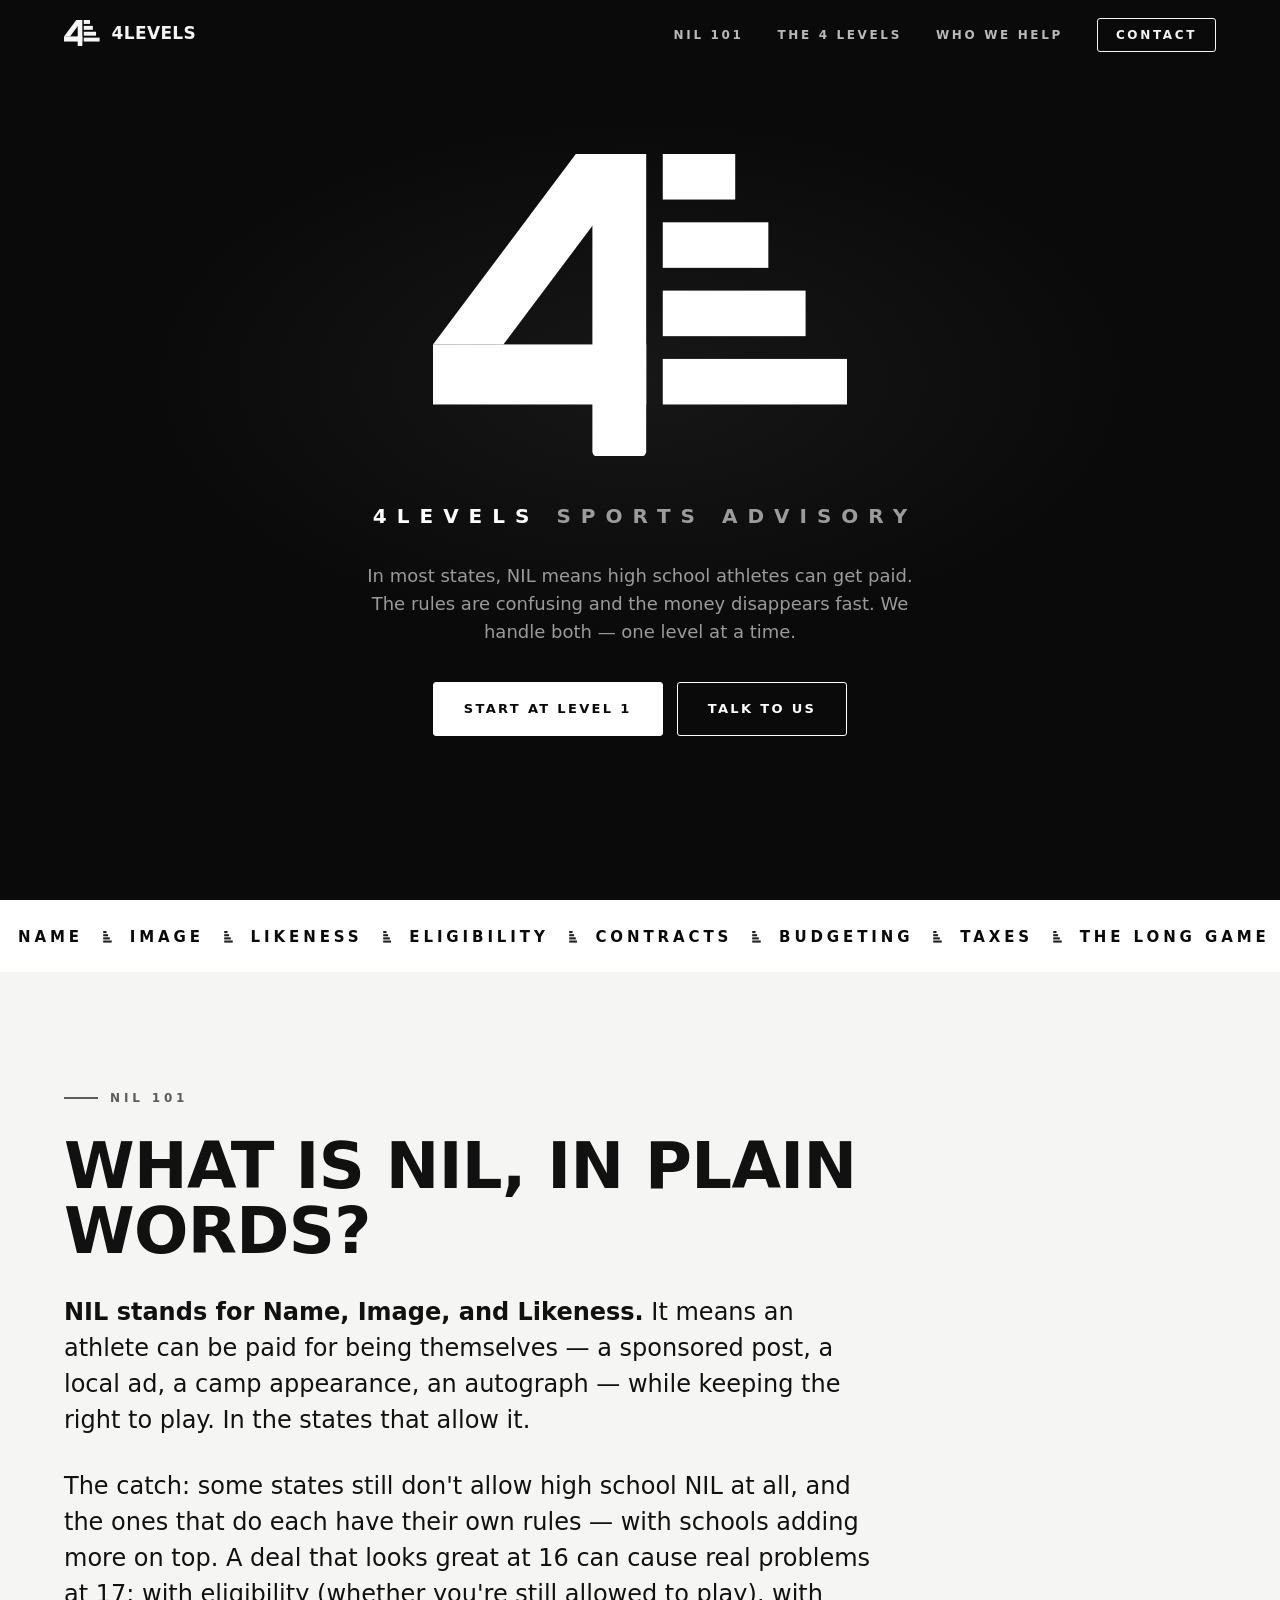
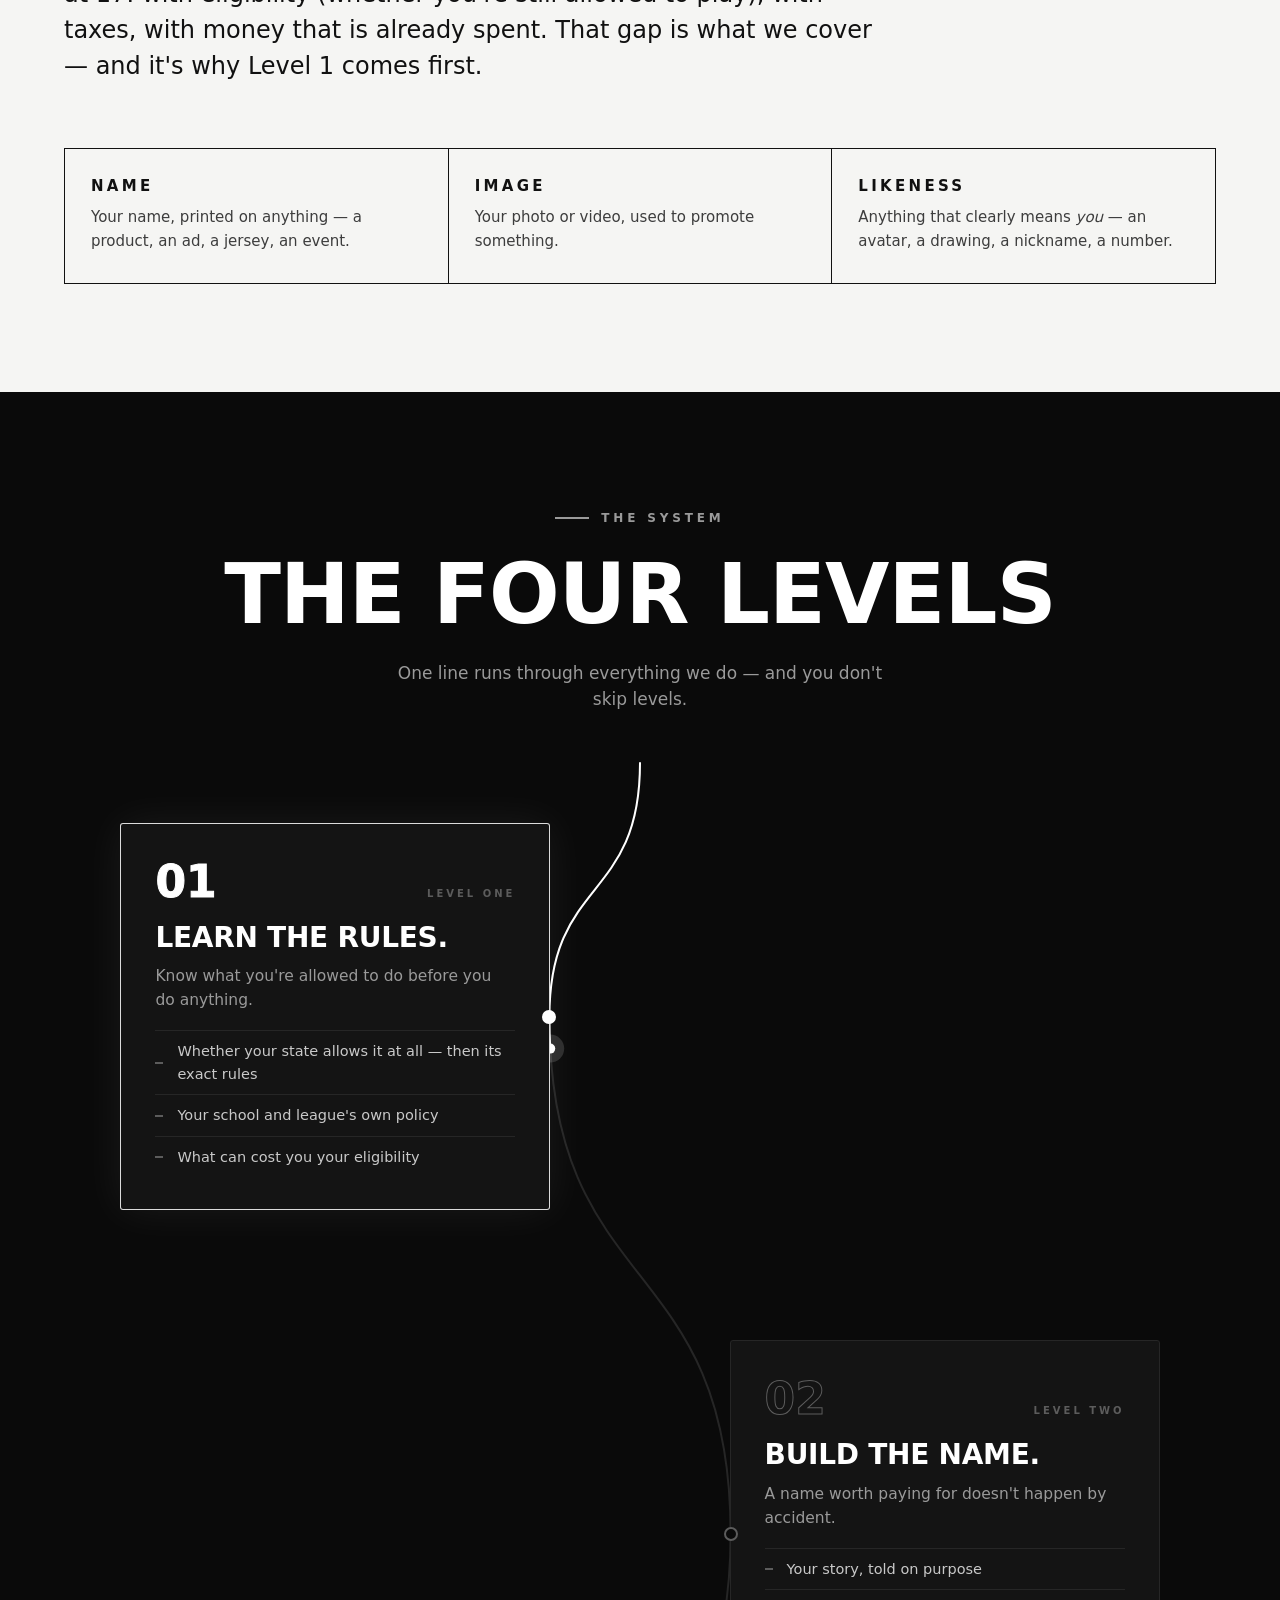
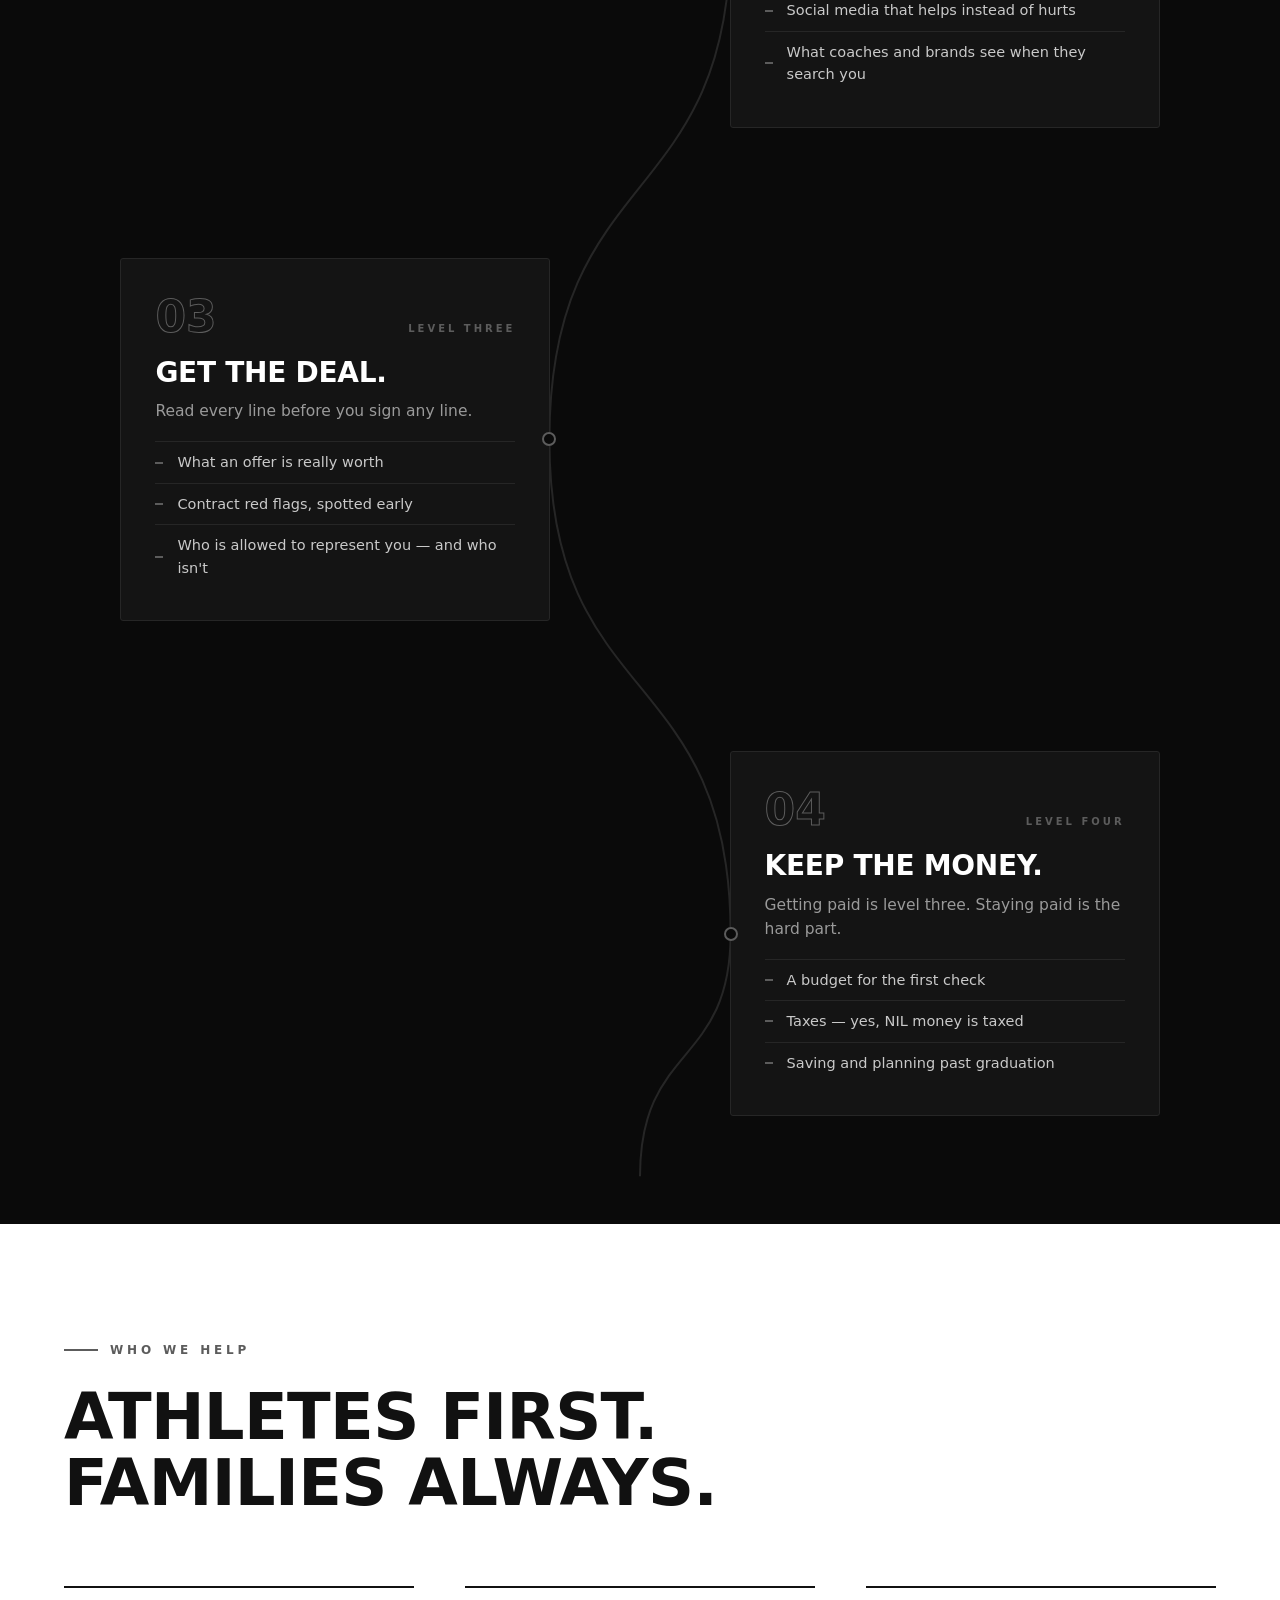
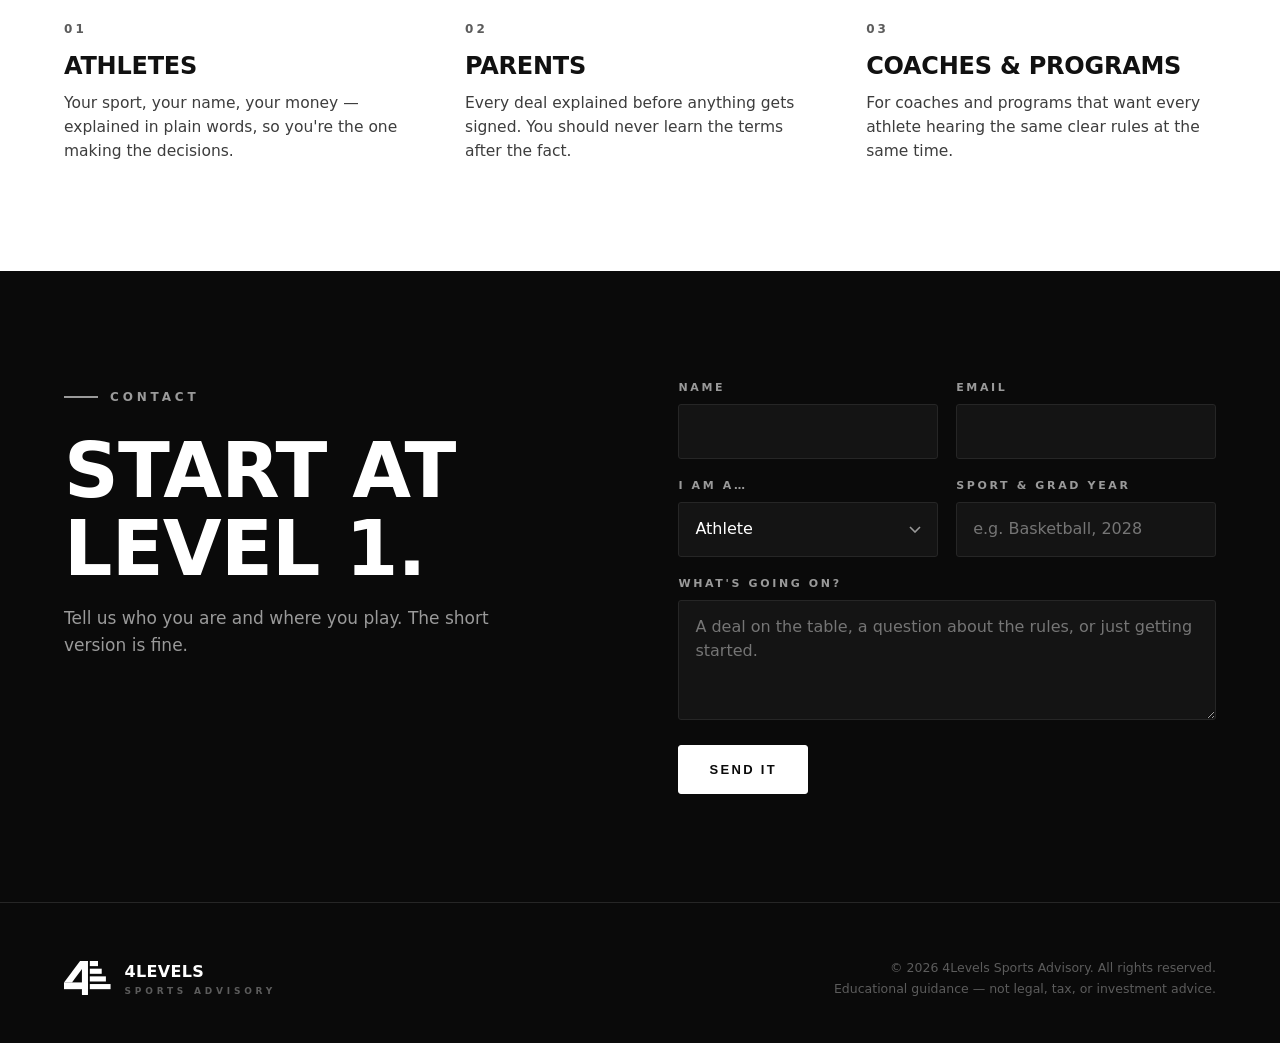
==== index.html @ 1e31b15c "Initial commit: 4 Levels Sports Advisory site Static landing page (index.html), lead capture serverl" ====
<!doctype html>
<html lang="en">
<head>
<meta charset="utf-8">
<meta name="viewport" content="width=device-width, initial-scale=1">
<title>4Levels Sports Advisory — NIL &amp; Money Guidance for High School Athletes</title>
<meta name="description" content="4Levels Sports Advisory helps high school athletes handle NIL — Name, Image, and Likeness — and manage the money wisely. Learn the rules, build the name, get the deal, keep the money.">

<!-- Social preview -->
<meta property="og:title" content="4Levels Sports Advisory">
<meta property="og:description" content="NIL & money guidance for high school athletes. Learn the rules. Build the name. Get the deal. Keep the money.">
<meta property="og:type" content="website">
<!-- TODO AT DEPLOY: og:image must be the FULL live URL (https://…/assets/og.png).
     Link previews (iMessage, Slack, Facebook) ignore relative paths. -->
<meta property="og:image" content="/assets/og.png">
<meta name="twitter:card" content="summary_large_image">

<link rel="icon" href="/assets/favicon.svg" type="image/svg+xml">

<!-- Archivo: one family, variable width + weight, matches the hard geometry
     of the logo. Self-hosted (from @fontsource-variable/archivo v5.3.0) so
     the site has zero third-party requests and no font flash. -->
<link rel="preload" href="/assets/fonts/archivo-latin-standard-normal.woff2" as="font" type="font/woff2" crossorigin>

<!-- JSON-LD (hidden code that tells search engines facts). Only facts we actually have. -->
<script type="application/ld+json">
{
  "@context": "https://schema.org",
  "@type": "Organization",
  "name": "4Levels Sports Advisory",
  "description": "NIL (Name, Image, Likeness) and money guidance for high school athletes.",
  "knowsAbout": ["NIL", "Name Image Likeness", "student athlete finances", "athlete brand building"]
}
</script>

<script>document.documentElement.classList.add('js')</script>

<style>
/* ============================================================
   4LEVELS SPORTS ADVISORY — one page, black & white, no photos.
   Plain CSS. No frameworks.
   ============================================================ */

@font-face{
  font-family:'Archivo';
  src:url('/assets/fonts/archivo-latin-standard-normal.woff2') format('woff2');
  font-weight:100 900;
  font-stretch:62.5% 125%;
  font-style:normal;
  font-display:swap;
}

:root{
  --black:#0a0a0a;
  --ink:#111111;
  --panel:#141414;
  --line:#262626;
  --grey:#9a9a9a;
  --grey-dark:#5c5c5c;
  --white:#ffffff;
  --off:#f5f5f3;
  --pad: clamp(20px, 5vw, 72px);
  --radius: 3px; /* sharp corners — matches the hard cuts of the logo */
}

*{ margin:0; padding:0; box-sizing:border-box; }
html{ scroll-behavior:smooth; }
@media (prefers-reduced-motion: reduce){ html{ scroll-behavior:auto; } }

body{
  background:var(--black);
  color:var(--white);
  font-family:'Archivo', system-ui, -apple-system, 'Helvetica Neue', Arial, sans-serif;
  font-size:17px;
  line-height:1.55;
  -webkit-font-smoothing:antialiased;
  overflow-x:hidden;
}

::selection{ background:var(--white); color:var(--black); }

h1,h2,h3{ font-weight:800; line-height:1.02; letter-spacing:-0.01em; text-transform:uppercase; }

.wide{ font-stretch:125%; font-variation-settings:'wdth' 125; }

a{ color:inherit; }

section{ padding: clamp(90px, 12vh, 150px) var(--pad); }
.inner{ max-width:1200px; margin:0 auto; }

/* Small label above headings */
.eyebrow{
  display:inline-flex; align-items:center; gap:12px;
  font-size:12px; font-weight:700; letter-spacing:.32em; text-transform:uppercase;
  color:var(--grey); margin-bottom:26px;
}
.eyebrow::before{ content:""; width:34px; height:2px; background:currentColor; }

/* ---------- reveal on scroll ---------- */
html.js .reveal{ opacity:0; transform:translateY(26px); }
html.js .reveal.in{ opacity:1; transform:none; transition:opacity .8s ease, transform .8s cubic-bezier(.16,1,.3,1); }
@media (prefers-reduced-motion: reduce){
  html.js .reveal{ opacity:1; transform:none; }
}

/* ============================================================
   NAV — mix-blend-mode:difference makes it self-invert over
   white sections, so one nav works everywhere.
   ============================================================ */
.nav{
  position:fixed; inset:0 0 auto 0; z-index:50;
  display:flex; align-items:center; justify-content:space-between;
  padding:20px var(--pad);
  mix-blend-mode:difference; color:#fff;
}
.nav-brand{
  display:flex; align-items:center; gap:12px;
  font-weight:900; font-size:17px; letter-spacing:.02em; text-decoration:none;
}
.nav-brand svg{ height:26px; width:auto; display:block; }
.nav-links{ display:flex; gap:34px; align-items:center; list-style:none; }
.nav-links a{
  font-size:12px; font-weight:700; letter-spacing:.22em; text-transform:uppercase;
  text-decoration:none; opacity:.75; transition:opacity .2s;
}
.nav-links a:hover{ opacity:1; }
.nav-links a.nav-cta{
  border:1px solid #fff; padding:9px 18px; border-radius:var(--radius); opacity:1;
}
@media (max-width:720px){
  .nav-links li:not(:last-child){ display:none; }
}

/* ============================================================
   HERO — the logo, alive. Bars slide out of the side of the 4.
   ============================================================ */
.hero{
  height:100svh;              /* exactly one screen, whatever the window size */
  min-height:540px;           /* safety floor for tiny windows */
  display:flex; flex-direction:column; align-items:center; justify-content:center;
  text-align:center; position:relative;
  padding-top:70px; padding-bottom:80px;
}
/* faint glow so pure black doesn't feel flat */
.hero::before{
  content:""; position:absolute; inset:0; pointer-events:none;
  background:radial-gradient(ellipse 60% 45% at 50% 42%, rgba(255,255,255,.055), transparent 70%);
}

/* sized against BOTH width and height, so the whole hero always fits one screen */
.mark{ width:min(430px, 68vw, 46svh); height:auto; display:block; margin-bottom:clamp(26px, 4.5svh, 46px); cursor:pointer; }

/* ---------- INTRO SEQUENCE ----------
   Page loads with <body class="intro">: only the logo exists on screen,
   moved to dead centre and scaled up. It plays its bar animation there.
   Removing the class makes the logo glide back into its real spot while
   the nav, name line, tagline and buttons fade in behind it, staggered. */
html.js .mark{ transition: transform .95s cubic-bezier(.16,1,.3,1); }
html.js body.intro .mark{
  transform: translateY(var(--intro-shift, 10vh)) scale(var(--intro-scale, 1.35));
}
.mark.measure{ transform:none !important; transition:none !important; }

html.js :is(.nav, .hero .brandline, .hero .tagline, .hero .cta-row){ transition: opacity .8s ease; }
html.js body.intro :is(.nav, .hero .brandline, .hero .tagline, .hero .cta-row){ opacity:0; pointer-events:none; }
/* the settle order: logo first, then the rest, top to bottom */
html.js body:not(.intro) .nav{ transition-delay:.45s; }
html.js body:not(.intro) .hero .brandline{ transition-delay:.55s; }
html.js body:not(.intro) .hero .tagline{ transition-delay:.68s; }
html.js body:not(.intro) .hero .cta-row{ transition-delay:.82s; }

/* one-frame kill switch so skipped intros (anchor links, reload mid-page,
   reduced motion) never show a transition */
body.instant, body.instant *{ transition:none !important; }

@media (prefers-reduced-motion: reduce){
  html.js body.intro .mark{ transform:none; }
  html.js body.intro :is(.nav, .hero .brandline, .hero .tagline, .hero .cta-row){ opacity:1; pointer-events:auto; }
}
.mark .m4{ fill:var(--white); }
.mark .bar{ fill:var(--white); }

/* Bars hidden behind the 4 (clip keeps them from covering it),
   then they punch out to the right, longest first feel via stagger. */
html.js .mark .bar{ transform:translateX(-560px); }
html.js .mark.play .bar{ animation:barOut 1s cubic-bezier(.22,1.2,.36,1) forwards; }
html.js .mark.play .bar1{ animation-delay:.30s; }
html.js .mark.play .bar2{ animation-delay:.42s; }
html.js .mark.play .bar3{ animation-delay:.54s; }
html.js .mark.play .bar4{ animation-delay:.66s; }
@keyframes barOut{
  0%{ transform:translateX(-560px); }
  78%{ transform:translateX(10px); }
  100%{ transform:translateX(0); }
}
/* the 4 itself rises in first */
html.js .mark .m4{ opacity:0; transform:translateY(26px); }
html.js .mark.play .m4{ animation:fourIn .7s cubic-bezier(.16,1,.3,1) forwards; }
@keyframes fourIn{ to{ opacity:1; transform:none; } }
@media (prefers-reduced-motion: reduce){
  html.js .mark .bar, html.js .mark .m4{ animation:none !important; transform:none !important; opacity:1 !important; }
}

/* one line: 4LEVELS SPORTS ADVISORY */
.hero .brandline{
  font-size:clamp(13px, 2vw, 20px);
  font-weight:900; letter-spacing:.5em; text-indent:.5em; /* indent balances the tracking */
  text-transform:uppercase; line-height:1.9;
}
.hero .brandline span{ color:var(--grey); font-weight:600; }
.hero .tagline{
  max-width:560px; margin:clamp(18px, 3svh, 30px) auto 0;
  color:var(--grey); font-size:clamp(15px,2vw,18px);
}
.hero .cta-row{ display:flex; gap:14px; margin-top:clamp(24px, 4svh, 38px); flex-wrap:wrap; justify-content:center; }

.btn{
  display:inline-block; padding:16px 30px;
  font-size:13px; font-weight:800; letter-spacing:.18em; text-transform:uppercase;
  text-decoration:none; border-radius:var(--radius);
  border:1px solid var(--white);
  transition:background .2s, color .2s;
}
.btn-solid{ background:var(--white); color:var(--black); }
.btn-solid:hover{ background:transparent; color:var(--white); }
.btn-ghost{ background:transparent; color:var(--white); }
.btn-ghost:hover{ background:var(--white); color:var(--black); }

/* ============================================================
   MARQUEE — white strip, black type, endless drift
   ============================================================ */
.marquee{
  background:var(--white); color:var(--black);
  padding:22px 0; overflow:hidden; white-space:nowrap;
  border-block:1px solid var(--white);
}
.marquee-row{ display:inline-flex; align-items:center; animation:drift 26s linear infinite; }
@keyframes drift{ to{ transform:translateX(-50%); } }
@media (prefers-reduced-motion: reduce){ .marquee-row{ animation:none; } }
.marquee span{
  font-size:15px; font-weight:800; letter-spacing:.26em; text-transform:uppercase;
  padding:0 18px;
}
.marquee svg{ height:14px; width:auto; flex:none; opacity:.9; }

/* ============================================================
   NIL 101 — white section
   ============================================================ */
.nil{ background:var(--off); color:var(--ink); }
.nil .eyebrow{ color:var(--grey-dark); }
.nil h2{ font-size:clamp(36px,5.4vw,64px); max-width:900px; }
.nil .lede{
  font-size:clamp(18px,2.4vw,24px); line-height:1.5; max-width:820px;
  margin-top:30px; font-weight:500;
}
.nil .lede b{ font-weight:800; }
.nil-grid{
  display:grid; grid-template-columns:repeat(3,1fr); gap:1px;
  background:var(--ink); border:1px solid var(--ink);
  margin-top:64px;
}
.nil-cell{ background:var(--off); padding:30px 26px; }
.nil-cell h3{ font-size:15px; letter-spacing:.22em; margin-bottom:12px; }
.nil-cell p{ font-size:15px; color:#3d3d3d; }
@media (max-width:820px){ .nil-grid{ grid-template-columns:1fr; } }

/* ============================================================
   THE 4 LEVELS — the wire draws itself through the cards
   ============================================================ */
.levels{ background:var(--black); position:relative; }
.levels-head{ text-align:center; margin-bottom:110px; }
.levels-head h2{ font-size:clamp(40px,6.5vw,84px); }
.levels-head p{ color:var(--grey); max-width:520px; margin:22px auto 0; }

.levels-track{
  position:relative; max-width:1060px; margin:0 auto;
  display:grid; grid-template-columns:1fr 1fr;
  column-gap:clamp(70px, 14vw, 200px);
  row-gap:130px;
}
.lvl{
  position:relative; z-index:2;
  background:var(--panel);
  border:1px solid var(--line);
  border-radius:var(--radius);
  padding:36px 34px 32px;
  max-width:430px;
  transition:border-color .5s, box-shadow .5s;
}
.lvl:nth-of-type(odd){ grid-column:1; justify-self:end; }
.lvl:nth-of-type(even){ grid-column:2; justify-self:start; }
.lvl1{ grid-row:1; } .lvl2{ grid-row:2; } .lvl3{ grid-row:3; } .lvl4{ grid-row:4; }

.lvl-top{ display:flex; align-items:baseline; justify-content:space-between; margin-bottom:20px; }
.lvl-num{
  font-size:44px; font-weight:900; line-height:1;
  color:transparent; -webkit-text-stroke:1px var(--grey-dark);
  transition:color .5s, -webkit-text-stroke-color .5s;
}
.lvl-tag{ font-size:10px; font-weight:700; letter-spacing:.3em; color:var(--grey-dark); text-transform:uppercase; }
.lvl h3{ font-size:clamp(22px,2.6vw,28px); margin-bottom:12px; }
.lvl > p{ color:var(--grey); font-size:15.5px; margin-bottom:18px; }
.lvl ul{ list-style:none; }
.lvl li{
  font-size:14.5px; color:#c9c9c9; padding:9px 0 9px 22px; position:relative;
  border-top:1px solid var(--line);
}
.lvl li::before{
  content:""; position:absolute; left:0; top:50%; transform:translateY(-50%);
  width:8px; height:2px; background:var(--grey-dark);
}

/* the connection point the wire passes through */
.node{
  position:absolute; top:50%; width:14px; height:14px; border-radius:50%;
  background:var(--black); border:2px solid var(--grey-dark);
  transform:translateY(-50%); z-index:3; transition:background .4s, border-color .4s;
}
.lvl:nth-of-type(odd) .node{ right:-7px; }
.lvl:nth-of-type(even) .node{ left:-7px; }

/* card lights up once the wire reaches it */
.lvl.lit{ border-color:rgba(255,255,255,.85); box-shadow:0 0 44px rgba(255,255,255,.07); }
.lvl.lit .lvl-num{ color:var(--white); -webkit-text-stroke-color:var(--white); }
.lvl.lit .node{ background:var(--white); border-color:var(--white); }

/* the wire itself */
.wire{ position:absolute; inset:0; width:100%; height:100%; overflow:visible; z-index:1; pointer-events:none; }
.wire-track{ fill:none; stroke:var(--line); stroke-width:2; }
.wire-draw{ fill:none; stroke:var(--white); stroke-width:2; stroke-linecap:round; }
.wire-dot{ fill:var(--white); }
.wire-dot-halo{ fill:rgba(255,255,255,.14); }

@media (max-width:860px){
  .levels-track{ grid-template-columns:1fr; row-gap:70px; padding-left:34px; }
  .lvl:nth-of-type(odd), .lvl:nth-of-type(even){ grid-column:1; justify-self:stretch; max-width:none; }
  .lvl1{grid-row:1}.lvl2{grid-row:2}.lvl3{grid-row:3}.lvl4{grid-row:4}
  .lvl:nth-of-type(odd) .node, .lvl:nth-of-type(even) .node{ left:-41px; right:auto; }
}

/* ============================================================
   WHO WE HELP — white section
   ============================================================ */
.who{ background:var(--white); color:var(--ink); }
.who .eyebrow{ color:var(--grey-dark); }
.who h2{ font-size:clamp(36px,5.4vw,64px); }
.who-grid{ display:grid; grid-template-columns:repeat(3,1fr); gap:clamp(28px,4vw,56px); margin-top:70px; }
.who-col{ border-top:2px solid var(--ink); padding-top:26px; }
.who-col .who-n{ font-size:12px; font-weight:800; letter-spacing:.26em; color:var(--grey-dark); }
.who-col h3{ font-size:24px; margin:14px 0 12px; }
.who-col p{ font-size:15.5px; color:#3d3d3d; }
@media (max-width:820px){ .who-grid{ grid-template-columns:1fr; } }

/* ============================================================
   CONTACT — black
   ============================================================ */
.contact h2{ font-size:clamp(40px,6vw,76px); }
.contact .sub{ color:var(--grey); margin-top:18px; max-width:480px; }
.contact-wrap{ display:grid; grid-template-columns:1fr 1fr; gap:clamp(40px,6vw,90px); align-items:start; }
@media (max-width:860px){ .contact-wrap{ grid-template-columns:1fr; } }

form{ display:grid; gap:18px; }
.field label{
  display:block; font-size:11px; font-weight:700; letter-spacing:.24em;
  text-transform:uppercase; color:var(--grey); margin-bottom:8px;
}
.field input, .field select, .field textarea{
  width:100%; background:var(--panel); border:1px solid var(--line);
  color:var(--white); font:inherit; font-size:16px;
  padding:14px 16px; border-radius:var(--radius); outline:none;
  transition:border-color .2s;
}
.field input:focus, .field select:focus, .field textarea:focus{ border-color:var(--white); }
.field textarea{ min-height:120px; resize:vertical; }
.field select{ appearance:none; -webkit-appearance:none;
  background-image:url("data:image/svg+xml,%3Csvg xmlns='http://www.w3.org/2000/svg' width='12' height='7'%3E%3Cpath d='M1 1l5 5 5-5' stroke='%23999' fill='none' stroke-width='1.6'/%3E%3C/svg%3E");
  background-repeat:no-repeat; background-position:right 16px center;
}
.form-row{ display:grid; grid-template-columns:1fr 1fr; gap:18px; }
@media (max-width:560px){ .form-row{ grid-template-columns:1fr; } }

/* honeypot — invisible to people, irresistible to bots */
.hp{ position:absolute; left:-9999px; opacity:0; height:0; overflow:hidden; }

.form-note{ font-size:13px; color:var(--grey-dark); }
.form-msg{ display:none; font-size:15px; padding:14px 16px; border-radius:var(--radius); }
.form-msg.ok{ display:block; background:var(--white); color:var(--black); font-weight:600; }
.form-msg.err{ display:block; border:1px solid var(--white); color:var(--white); }

/* ============================================================
   FOOTER
   ============================================================ */
footer{
  border-top:1px solid var(--line);
  padding:54px var(--pad) 44px;
  display:flex; flex-wrap:wrap; gap:28px; align-items:center; justify-content:space-between;
}
.foot-brand{ display:flex; align-items:center; gap:14px; }
.foot-brand svg{ height:34px; width:auto; }
.foot-brand .fb-name{ font-weight:900; font-size:16px; letter-spacing:.02em; }
.foot-brand .fb-sub{ display:block; font-size:9px; font-weight:600; letter-spacing:.42em; color:var(--grey-dark); text-transform:uppercase; }
footer small{ color:var(--grey-dark); font-size:12.5px; line-height:1.7; text-align:right; }
@media (max-width:640px){ footer{ flex-direction:column; align-items:flex-start; } footer small{ text-align:left; } }
</style>
</head>
<body class="intro">

<!-- ==================================================
     The mark, defined once, reused everywhere.
     Each bar is its own element so it can animate.
     ================================================== -->
<svg width="0" height="0" style="position:absolute" aria-hidden="true">
  <defs>
    <!-- The "4": diagonal + crossbar + stem drawn as one union -->
    <g id="glyph4">
      <path d="M345 0 L515 0 L170 460 L0 460 Z"/>
      <rect x="0" y="460" width="515" height="145"/>
      <path d="M385 0 H515 V718 Q515 730 503 730 H397 Q385 730 385 718 Z"/>
    </g>
    <!-- The four bars = the four levels -->
    <g id="glyphBars">
      <rect class="bar bar1" x="555" y="0"   width="175" height="110"/>
      <rect class="bar bar2" x="555" y="165" width="255" height="110"/>
      <rect class="bar bar3" x="555" y="330" width="345" height="110"/>
      <rect class="bar bar4" x="555" y="495" width="445" height="110"/>
    </g>
    <clipPath id="barsClip"><rect x="540" y="-20" width="480" height="770"/></clipPath>
  </defs>
</svg>

<!-- ================= NAV ================= -->
<header class="nav">
  <a class="nav-brand" href="#top" aria-label="4Levels Sports Advisory — home">
    <svg viewBox="0 0 1000 730" fill="currentColor" aria-hidden="true"><use href="#glyph4"/><use href="#glyphBars"/></svg>
    4LEVELS
  </a>
  <ul class="nav-links">
    <li><a href="#nil">NIL 101</a></li>
    <li><a href="#levels">The 4 Levels</a></li>
    <li><a href="#who">Who We Help</a></li>
    <li><a class="nav-cta" href="#contact">Contact</a></li>
  </ul>
</header>

<!-- ================= HERO ================= -->
<section class="hero" id="top">
  <!-- click it and it replays.
       NOTE: the bars are REAL elements here, not a <use> reference — CSS
       animations cannot reach the separate pieces inside a <use> clone,
       which is why they get their own copies in this one spot. -->
  <svg class="mark" id="heroMark" viewBox="0 0 1000 730" role="img" aria-label="4Levels logo — a 4 with four rising bars">
    <g class="m4" fill="currentColor"><use href="#glyph4"/></g>
    <g clip-path="url(#barsClip)" fill="currentColor">
      <rect class="bar bar1" x="555" y="0"   width="175" height="110"/>
      <rect class="bar bar2" x="555" y="165" width="255" height="110"/>
      <rect class="bar bar3" x="555" y="330" width="345" height="110"/>
      <rect class="bar bar4" x="555" y="495" width="445" height="110"/>
    </g>
  </svg>

  <h1 class="brandline">4Levels <span>Sports&nbsp;Advisory</span></h1>

  <p class="tagline">In most states, NIL means high school athletes can get paid. The rules
  are confusing and the money disappears fast. We handle both — one level at a time.</p>

  <div class="cta-row">
    <a class="btn btn-solid" href="#levels">Start at Level 1</a>
    <a class="btn btn-ghost" href="#contact">Talk to us</a>
  </div>
</section>

<!-- ================= MARQUEE ================= -->
<div class="marquee" aria-hidden="true">
  <div class="marquee-row" id="marqueeRow">
    <!-- one set; JS duplicates it so the loop repeats with no visible jump -->
    <span>Name</span><svg viewBox="440 0 560 730" fill="currentColor"><use href="#glyphBars"/></svg>
    <span>Image</span><svg viewBox="440 0 560 730" fill="currentColor"><use href="#glyphBars"/></svg>
    <span>Likeness</span><svg viewBox="440 0 560 730" fill="currentColor"><use href="#glyphBars"/></svg>
    <span>Eligibility</span><svg viewBox="440 0 560 730" fill="currentColor"><use href="#glyphBars"/></svg>
    <span>Contracts</span><svg viewBox="440 0 560 730" fill="currentColor"><use href="#glyphBars"/></svg>
    <span>Budgeting</span><svg viewBox="440 0 560 730" fill="currentColor"><use href="#glyphBars"/></svg>
    <span>Taxes</span><svg viewBox="440 0 560 730" fill="currentColor"><use href="#glyphBars"/></svg>
    <span>The Long Game</span><svg viewBox="440 0 560 730" fill="currentColor"><use href="#glyphBars"/></svg>
  </div>
</div>

<!-- ================= NIL 101 ================= -->
<section class="nil" id="nil">
  <div class="inner">
    <div class="eyebrow reveal">NIL 101</div>
    <h2 class="reveal">What is NIL, in plain words?</h2>
    <p class="lede reveal"><b>NIL stands for Name, Image, and Likeness.</b> It means an athlete
    can be paid for being themselves — a sponsored post, a local ad, a camp appearance, an
    autograph — while keeping the right to play. In the states that allow it.</p>
    <p class="lede reveal">The catch: some states still don't allow high school NIL at all,
    and the ones that do each have their own rules — with schools adding more on top. A deal
    that looks great at 16 can cause real problems at 17: with eligibility (whether you're
    still allowed to play), with taxes, with money that is already spent. That gap is what
    we cover — and it's why Level 1 comes first.</p>

    <div class="nil-grid reveal">
      <div class="nil-cell">
        <h3>Name</h3>
        <p>Your name, printed on anything — a product, an ad, a jersey, an event.</p>
      </div>
      <div class="nil-cell">
        <h3>Image</h3>
        <p>Your photo or video, used to promote something.</p>
      </div>
      <div class="nil-cell">
        <h3>Likeness</h3>
        <p>Anything that clearly means <em>you</em> — an avatar, a drawing, a nickname, a number.</p>
      </div>
    </div>
  </div>
</section>

<!-- ================= THE 4 LEVELS ================= -->
<section class="levels" id="levels">
  <div class="levels-head">
    <div class="eyebrow reveal" style="justify-content:center">The System</div>
    <h2 class="reveal">The Four Levels</h2>
    <p class="reveal">One line runs through everything we do — and you don't skip levels.</p>
  </div>

  <div class="levels-track" id="levelsTrack">
    <svg class="wire" id="wire" aria-hidden="true">
      <path class="wire-track" id="wireTrack" d=""/>
      <path class="wire-draw" id="wireDraw" d=""/>
      <circle class="wire-dot-halo" id="wireHalo" r="14" cx="-100" cy="-100"/>
      <circle class="wire-dot" id="wireDot" r="5" cx="-100" cy="-100"/>
    </svg>

    <article class="lvl lvl1">
      <span class="node"></span>
      <div class="lvl-top"><span class="lvl-num">01</span><span class="lvl-tag">Level One</span></div>
      <h3>Learn the rules.</h3>
      <p>Know what you're allowed to do before you do anything.</p>
      <ul>
        <li>Whether your state allows it at all — then its exact rules</li>
        <li>Your school and league's own policy</li>
        <li>What can cost you your eligibility</li>
      </ul>
    </article>

    <article class="lvl lvl2">
      <span class="node"></span>
      <div class="lvl-top"><span class="lvl-num">02</span><span class="lvl-tag">Level Two</span></div>
      <h3>Build the name.</h3>
      <p>A name worth paying for doesn't happen by accident.</p>
      <ul>
        <li>Your story, told on purpose</li>
        <li>Social media that helps instead of hurts</li>
        <li>What coaches and brands see when they search you</li>
      </ul>
    </article>

    <article class="lvl lvl3">
      <span class="node"></span>
      <div class="lvl-top"><span class="lvl-num">03</span><span class="lvl-tag">Level Three</span></div>
      <h3>Get the deal.</h3>
      <p>Read every line before you sign any line.</p>
      <ul>
        <li>What an offer is really worth</li>
        <li>Contract red flags, spotted early</li>
        <li>Who is allowed to represent you — and who isn't</li>
      </ul>
    </article>

    <article class="lvl lvl4">
      <span class="node"></span>
      <div class="lvl-top"><span class="lvl-num">04</span><span class="lvl-tag">Level Four</span></div>
      <h3>Keep the money.</h3>
      <p>Getting paid is level three. Staying paid is the hard part.</p>
      <ul>
        <li>A budget for the first check</li>
        <li>Taxes — yes, NIL money is taxed</li>
        <li>Saving and planning past graduation</li>
      </ul>
    </article>
  </div>
</section>

<!-- ================= WHO WE HELP ================= -->
<section class="who" id="who">
  <div class="inner">
    <div class="eyebrow reveal">Who We Help</div>
    <h2 class="reveal">Athletes first.<br>Families always.</h2>
    <div class="who-grid">
      <div class="who-col reveal">
        <span class="who-n">01</span>
        <h3>Athletes</h3>
        <p>Your sport, your name, your money — explained in plain words, so you're the
        one making the decisions.</p>
      </div>
      <div class="who-col reveal">
        <span class="who-n">02</span>
        <h3>Parents</h3>
        <p>Every deal explained before anything gets signed. You should never learn the
        terms after the fact.</p>
      </div>
      <div class="who-col reveal">
        <span class="who-n">03</span>
        <h3>Coaches &amp; Programs</h3>
        <p>For coaches and programs that want every athlete hearing the same clear
        rules at the same time.</p>
      </div>
    </div>
  </div>
</section>

<!-- ================= CONTACT ================= -->
<section class="contact" id="contact">
  <div class="inner contact-wrap">
    <div>
      <div class="eyebrow reveal">Contact</div>
      <h2 class="reveal">Start at<br>Level 1.</h2>
      <p class="sub reveal">Tell us who you are and where you play. The short version is fine.</p>
    </div>

    <form id="leadForm" novalidate>
      <input type="hidden" name="_form" value="4Levels intro">
      <input type="hidden" name="_page" value="/">
      <input type="hidden" name="_started" id="startedAt" value="">
      <!-- honeypot -->
      <div class="hp" aria-hidden="true">
        <label>Website <input type="text" name="website" tabindex="-1" autocomplete="off"></label>
      </div>

      <div class="form-row">
        <div class="field">
          <label for="f-name">Name</label>
          <input id="f-name" name="Name" type="text" autocomplete="name" required>
        </div>
        <div class="field">
          <label for="f-email">Email</label>
          <input id="f-email" name="Email" type="email" autocomplete="email" required>
        </div>
      </div>

      <div class="form-row">
        <div class="field">
          <label for="f-role">I am a…</label>
          <select id="f-role" name="I am">
            <option>Athlete</option>
            <option>Parent</option>
            <option>Coach / program</option>
            <option>Something else</option>
          </select>
        </div>
        <div class="field">
          <label for="f-sport">Sport &amp; grad year</label>
          <input id="f-sport" name="Sport and grad year" type="text" placeholder="e.g. Basketball, 2028">
        </div>
      </div>

      <div class="field">
        <label for="f-msg">What's going on?</label>
        <textarea id="f-msg" name="Message" placeholder="A deal on the table, a question about the rules, or just getting started."></textarea>
      </div>

      <div class="form-msg" id="formMsg" role="status"></div>

      <div>
        <button class="btn btn-solid" type="submit" id="sendBtn">Send it</button>
      </div>
    </form>
  </div>
</section>

<!-- ================= FOOTER ================= -->
<footer>
  <div class="foot-brand">
    <svg viewBox="0 0 1000 730" fill="currentColor" aria-hidden="true"><use href="#glyph4"/><use href="#glyphBars"/></svg>
    <div>
      <span class="fb-name">4LEVELS</span>
      <span class="fb-sub">Sports Advisory</span>
    </div>
  </div>
  <small>© 2026 4Levels Sports Advisory. All rights reserved.<br>
  Educational guidance — not legal, tax, or investment advice.</small>
</footer>

<script>
/* ============================================================
   1. HERO MARK — play the bar animation on load,
      replay when it scrolls back into view or gets clicked.
   ============================================================ */
(function(){
  var mark = document.getElementById('heroMark');
  if(!mark) return;

  function play(){
    mark.classList.remove('play');
    void mark.getBoundingClientRect(); // force a reflow so the animation restarts
    mark.classList.add('play');
  }

  /* ---- the intro ----
     Body starts as <body class="intro">: logo alone, big, dead centre.
     1. bars animate out of the 4 at centre stage
     2. logo glides back to its real position
     3. nav + text + buttons fade in, staggered (all CSS, keyed off
        removing the .intro class) */
  var reduced = window.matchMedia('(prefers-reduced-motion: reduce)').matches;

  function endIntro(instant){
    if(instant){
      document.body.classList.add('instant');
      document.body.classList.remove('intro');
      requestAnimationFrame(function(){ requestAnimationFrame(function(){
        document.body.classList.remove('instant');
      });});
    }else{
      document.body.classList.remove('intro');
    }
  }

  /* The intro owns the first moment of EVERY load and refresh:
     start at the top, drop any #anchor from the address bar, then play.
     (Nav clicks within the page never reload, so they're unaffected.) */
  if('scrollRestoration' in history) history.scrollRestoration = 'manual';
  if(location.hash) history.replaceState(null, '', location.pathname + location.search);
  window.scrollTo(0, 0);

  if(reduced){
    /* the one real exception: the visitor asked their system for less motion */
    endIntro(true);
  }else{
    /* measure the logo's REAL spot (transform off for one invisible frame),
       then centre it and cap the zoom so it can never overflow the screen */
    mark.classList.add('measure');
    var r = mark.getBoundingClientRect();
    mark.classList.remove('measure');

    var scale = Math.min(1.45, (innerWidth * 0.86) / r.width, (innerHeight * 0.60) / r.height);
    var shift = (innerHeight / 2) - (r.top + r.height / 2);
    document.documentElement.style.setProperty('--intro-shift', shift.toFixed(1) + 'px');
    document.documentElement.style.setProperty('--intro-scale', scale.toFixed(3));

    setTimeout(function(){ window.scrollTo(0, 0); play(); }, 250); // bars animate at centre stage (~1.7s)
    setTimeout(endIntro, 2250);   // then settle + fade everything in
  }

  mark.addEventListener('click', play);

  var seen = true;
  new IntersectionObserver(function(entries){
    entries.forEach(function(e){
      if(e.isIntersecting && !seen){ seen = true; play(); }
      else if(!e.isIntersecting){ seen = false; }
    });
  }, {threshold:.4}).observe(mark);
})();

/* ============================================================
   2. MARQUEE — duplicate the row once so the -50% loop has no visible jump
   ============================================================ */
(function(){
  var row = document.getElementById('marqueeRow');
  if(row) row.innerHTML += row.innerHTML;
})();

/* ============================================================
   3. REVEAL ON SCROLL
   ============================================================ */
(function(){
  var io = new IntersectionObserver(function(entries){
    entries.forEach(function(e){
      if(e.isIntersecting){ e.target.classList.add('in'); io.unobserve(e.target); }
    });
  }, {threshold:.15});
  document.querySelectorAll('.reveal').forEach(function(el){ io.observe(el); });
})();

/* ============================================================
   4. THE WIRE — an SVG line that draws itself through the four
      level cards as you scroll. This is the "scroll-triggered
      SVG path draw" technique: the path's stroke-dasharray is
      set to its own length, then stroke-dashoffset is pulled
      back as you scroll, which reveals the line. The dot rides
      the path with getPointAtLength().
   ============================================================ */
(function(){
  var track   = document.getElementById('levelsTrack');
  var wire    = document.getElementById('wire');
  var drawEl  = document.getElementById('wireDraw');
  var trackEl = document.getElementById('wireTrack');
  var dot     = document.getElementById('wireDot');
  var halo    = document.getElementById('wireHalo');
  if(!track || !wire) return;

  var cards = [].slice.call(track.querySelectorAll('.lvl'));
  var nodes = [].slice.call(track.querySelectorAll('.node'));

  var totalLen = 0;
  var nodeLens = [];  // how far along the path each card's node sits
  var reduced = window.matchMedia('(prefers-reduced-motion: reduce)').matches;

  /* Build the path from the real positions of the nodes, so it
     always connects no matter the screen size. */
  function build(){
    var tr = track.getBoundingClientRect();
    wire.setAttribute('viewBox', '0 0 ' + tr.width + ' ' + tr.height);

    var pts = nodes.map(function(n){
      var r = n.getBoundingClientRect();
      return { x: r.left - tr.left + r.width/2, y: r.top - tr.top + r.height/2 };
    });

    // start above the first card, end below the last
    var start = { x: tr.width/2, y: -60 };
    var end   = { x: tr.width/2, y: tr.height + 60 };
    var all   = [start].concat(pts, [end]);

    // smooth S-curves: control points pull vertically between points
    var d = 'M ' + all[0].x + ' ' + all[0].y;
    var segEnds = [];
    var probe = document.createElementNS('http://www.w3.org/2000/svg','path');

    for(var i=1; i<all.length; i++){
      var a = all[i-1], b = all[i];
      var bend = Math.max(50, (b.y - a.y) * 0.55);
      d += ' C ' + a.x + ' ' + (a.y + bend) + ', ' + b.x + ' ' + (b.y - bend) + ', ' + b.x + ' ' + b.y;
      probe.setAttribute('d', d);
      segEnds.push(probe.getTotalLength());
    }

    drawEl.setAttribute('d', d);
    trackEl.setAttribute('d', d);
    totalLen = drawEl.getTotalLength();
    nodeLens = segEnds.slice(0, pts.length); // lengths at each node (skip the final tail)

    drawEl.style.strokeDasharray = totalLen;
    drawEl.style.strokeDashoffset = reduced ? 0 : totalLen;
    if(reduced){
      cards.forEach(function(c){ c.classList.add('lit'); });
      dot.style.display = 'none'; halo.style.display = 'none';
    }
  }

  /* How far should the line be drawn right now?
     0 when the section enters, 1 when you've scrolled through it. */
  function targetProgress(){
    var r = track.getBoundingClientRect();
    var vh = window.innerHeight;
    return Math.min(1, Math.max(0, (vh * 0.82 - r.top) / (r.height + vh * 0.30)));
  }

  var cur = 0, ticking = false;
  function frame(){
    var t = targetProgress();
    cur += (t - cur) * 0.10;               // ease toward the target
    if(Math.abs(t - cur) < 0.001) cur = t;

    var len = totalLen * cur;
    drawEl.style.strokeDashoffset = totalLen - len;

    var p = drawEl.getPointAtLength(len);
    dot.setAttribute('cx', p.x);  dot.setAttribute('cy', p.y);
    halo.setAttribute('cx', p.x); halo.setAttribute('cy', p.y);

    cards.forEach(function(c, i){
      c.classList.toggle('lit', len >= nodeLens[i] - 2);
    });

    if(cur !== t){ requestAnimationFrame(frame); } else { ticking = false; }
  }
  function kick(){ if(!ticking){ ticking = true; requestAnimationFrame(frame); } }

  if(!reduced){
    window.addEventListener('scroll', kick, {passive:true});
    window.addEventListener('load', kick);
  }

  var resizeT;
  window.addEventListener('resize', function(){
    clearTimeout(resizeT);
    resizeT = setTimeout(function(){ build(); kick(); }, 150);
  });

  build();
  if(document.fonts && document.fonts.ready){
    document.fonts.ready.then(function(){ build(); kick(); });
  }
})();

/* ============================================================
   5. LEAD FORM — posts to /api/lead (Vercel function).
      On failure it says so and KEEPS the visitor's answers.
   ============================================================ */
(function(){
  var form = document.getElementById('leadForm');
  if(!form) return;
  document.getElementById('startedAt').value = Date.now();

  form.addEventListener('submit', function(ev){
    ev.preventDefault();
    var msg = document.getElementById('formMsg');
    var btn = document.getElementById('sendBtn');

    var name  = document.getElementById('f-name').value.trim();
    var email = document.getElementById('f-email').value.trim();
    if(!name || !/^[^\s@]+@[^\s@]+\.[^\s@]{2,}$/.test(email)){
      msg.className = 'form-msg err';
      msg.textContent = 'Add your name and a working email address first.';
      return;
    }

    var data = {};
    new FormData(form).forEach(function(v, k){ data[k] = v; });

    btn.disabled = true; btn.textContent = 'Sending…';
    fetch('/api/lead', {
      method:'POST',
      headers:{'Content-Type':'application/json'},
      body: JSON.stringify(data)
    }).then(function(r){ return r.json().catch(function(){ return {ok:false}; }); })
      .then(function(res){
        if(res.ok){
          /* this branch only runs when the email provider confirmed the send */
          msg.className = 'form-msg ok';
          msg.textContent = 'Sent — it\'s in the inbox.';
          form.reset();
          document.getElementById('startedAt').value = Date.now();
        }else if(res.error === 'NOTCONFIGURED'){
          msg.className = 'form-msg err';
          msg.textContent = 'This form isn\'t connected yet. Nothing was lost — your answers are still here.';
        }else{
          msg.className = 'form-msg err';
          msg.textContent = (res.message || 'We could not send that just now.') +
            ' Nothing was lost — your answers are still here. Try again in a minute.';
        }
      })
      .catch(function(){
        msg.className = 'form-msg err';
        msg.textContent = 'We could not send that just now. Nothing was lost — your answers are still here. Try again in a minute.';
      })
      .finally(function(){
        btn.disabled = false; btn.textContent = 'Send it';
      });
  });
})();
</script>
</body>
</html>
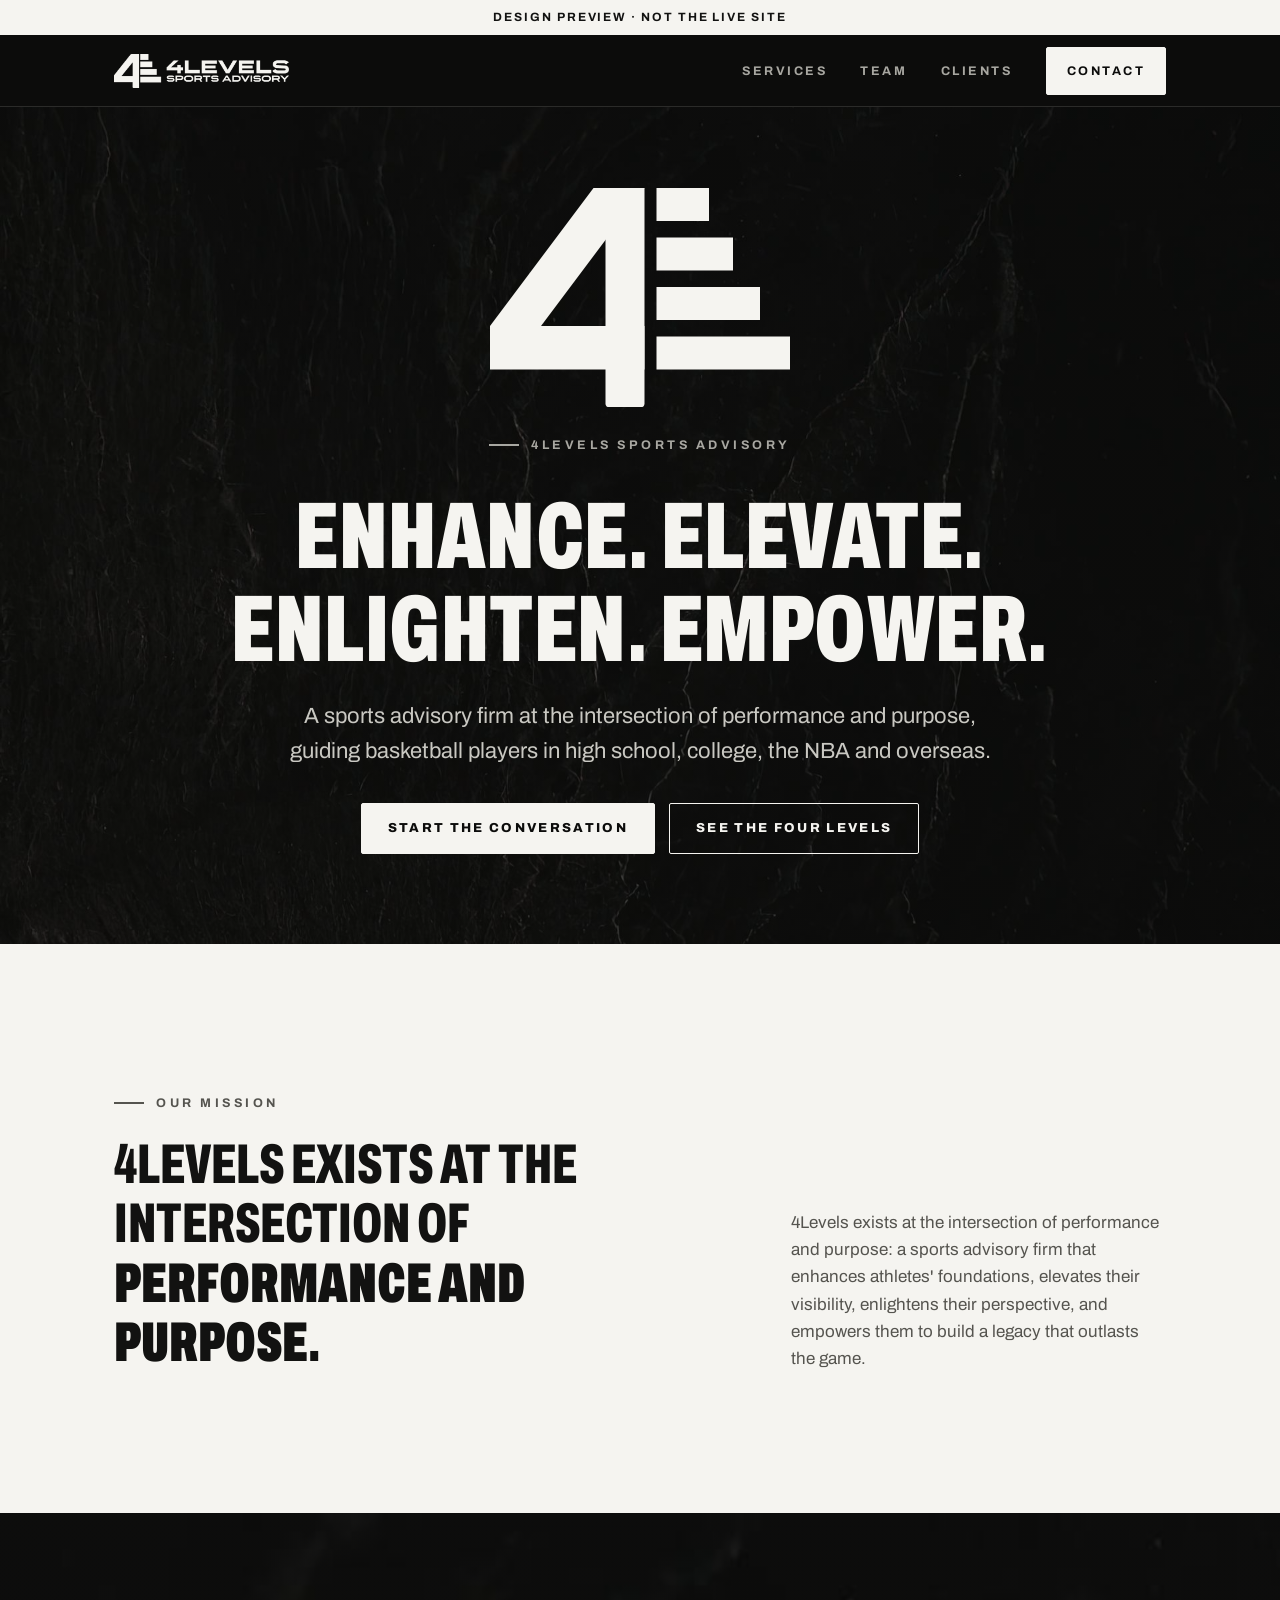
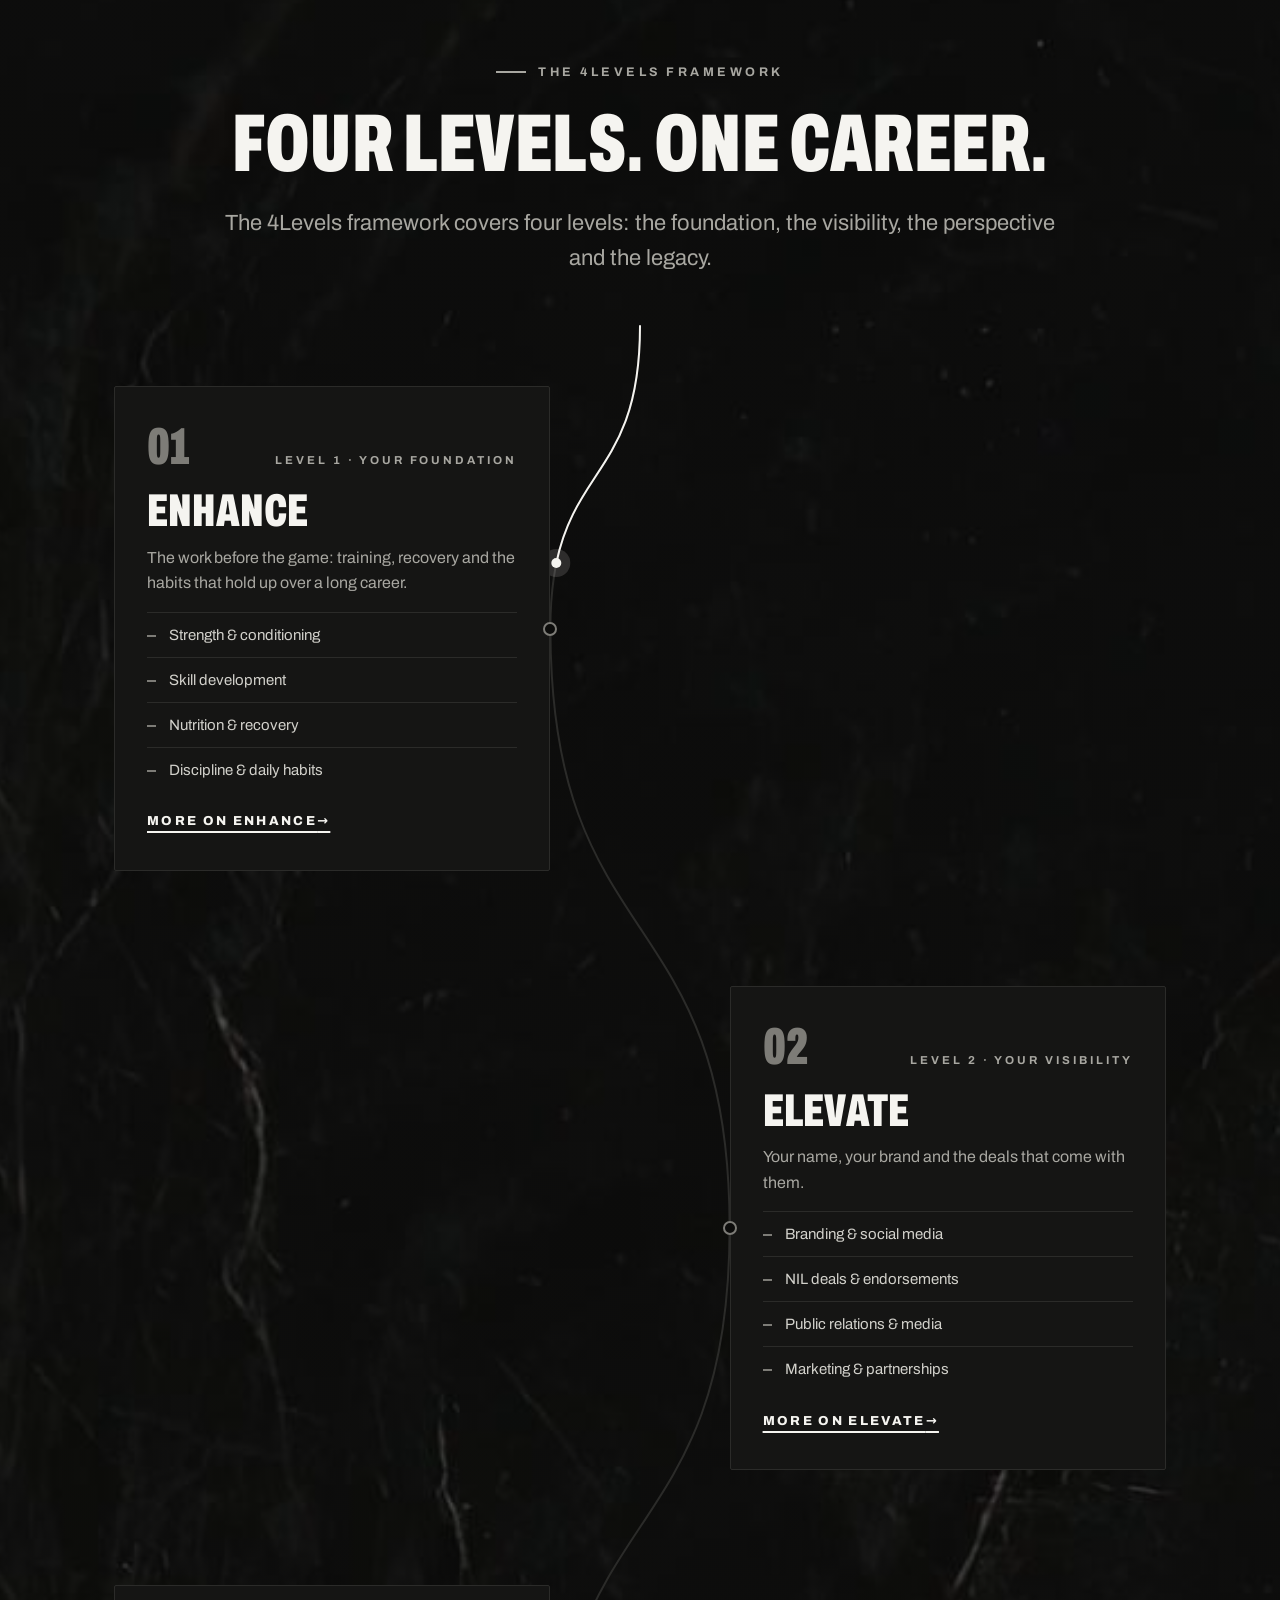
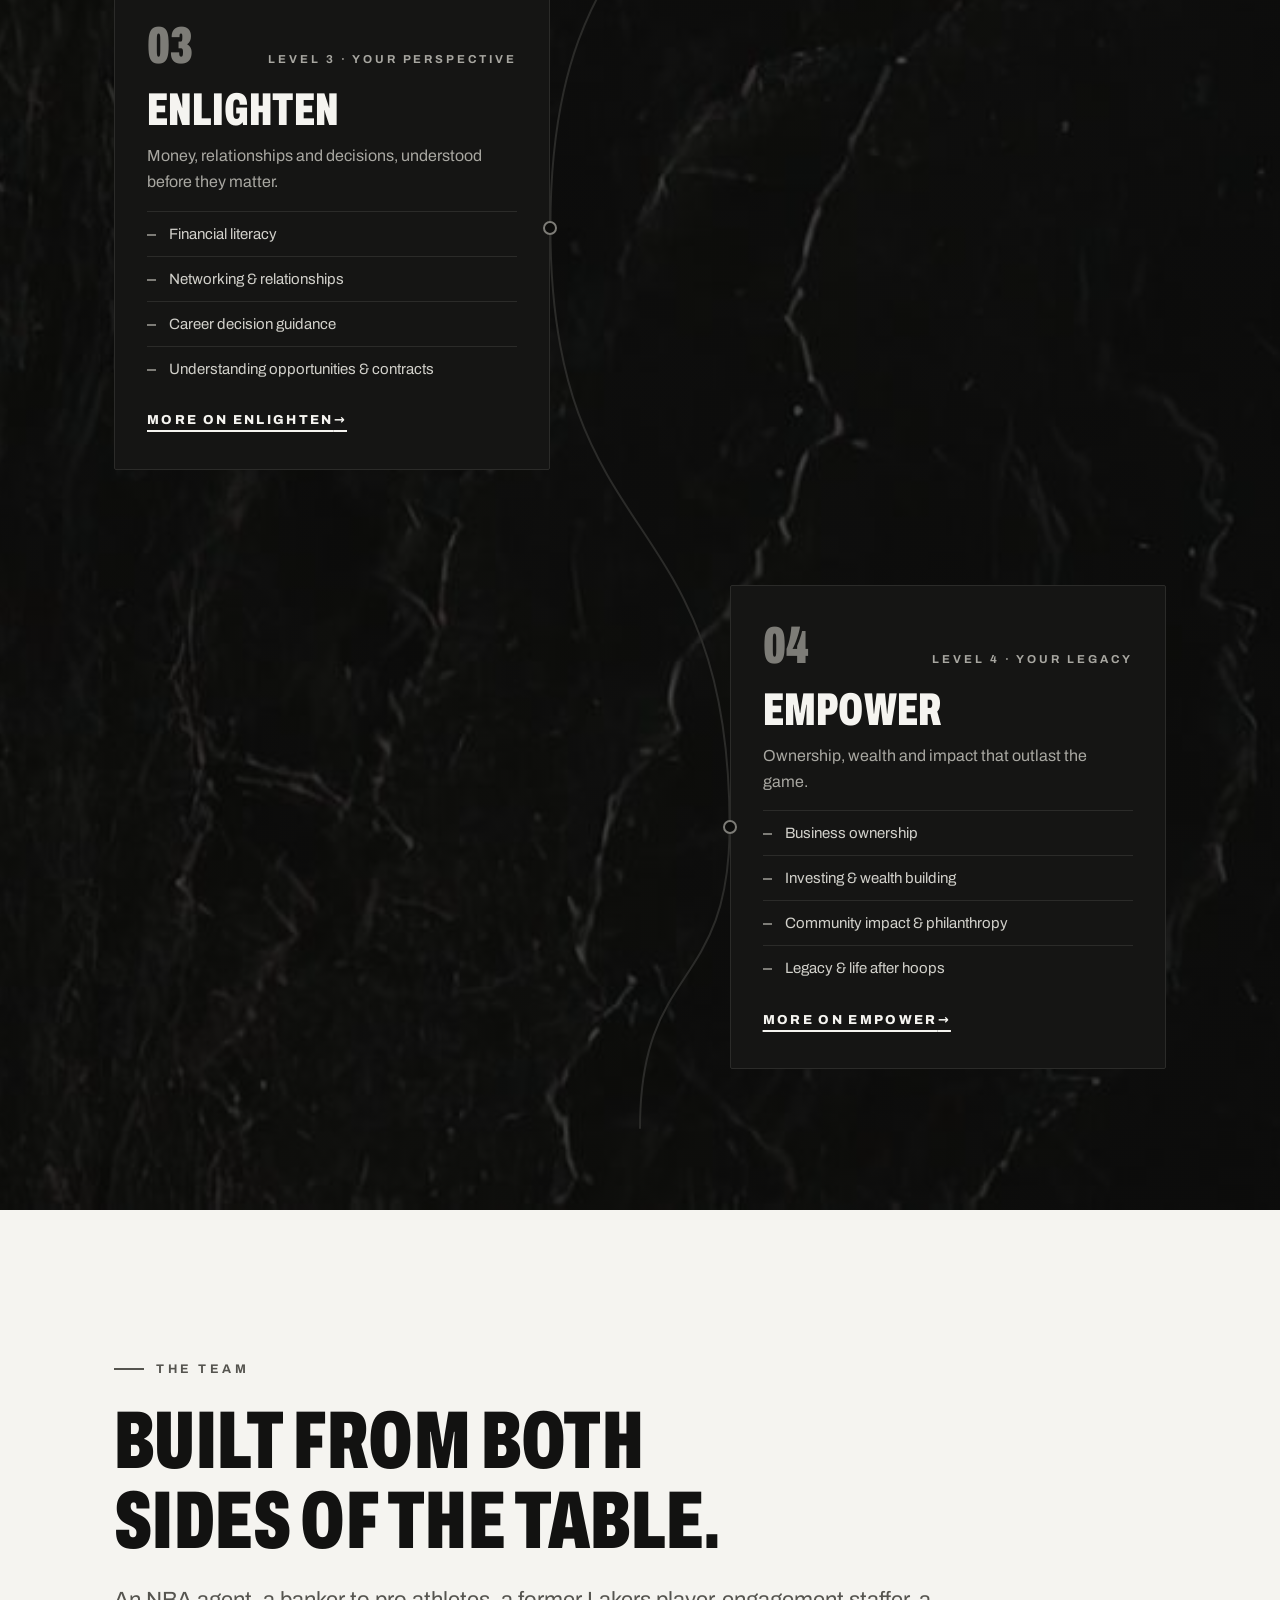
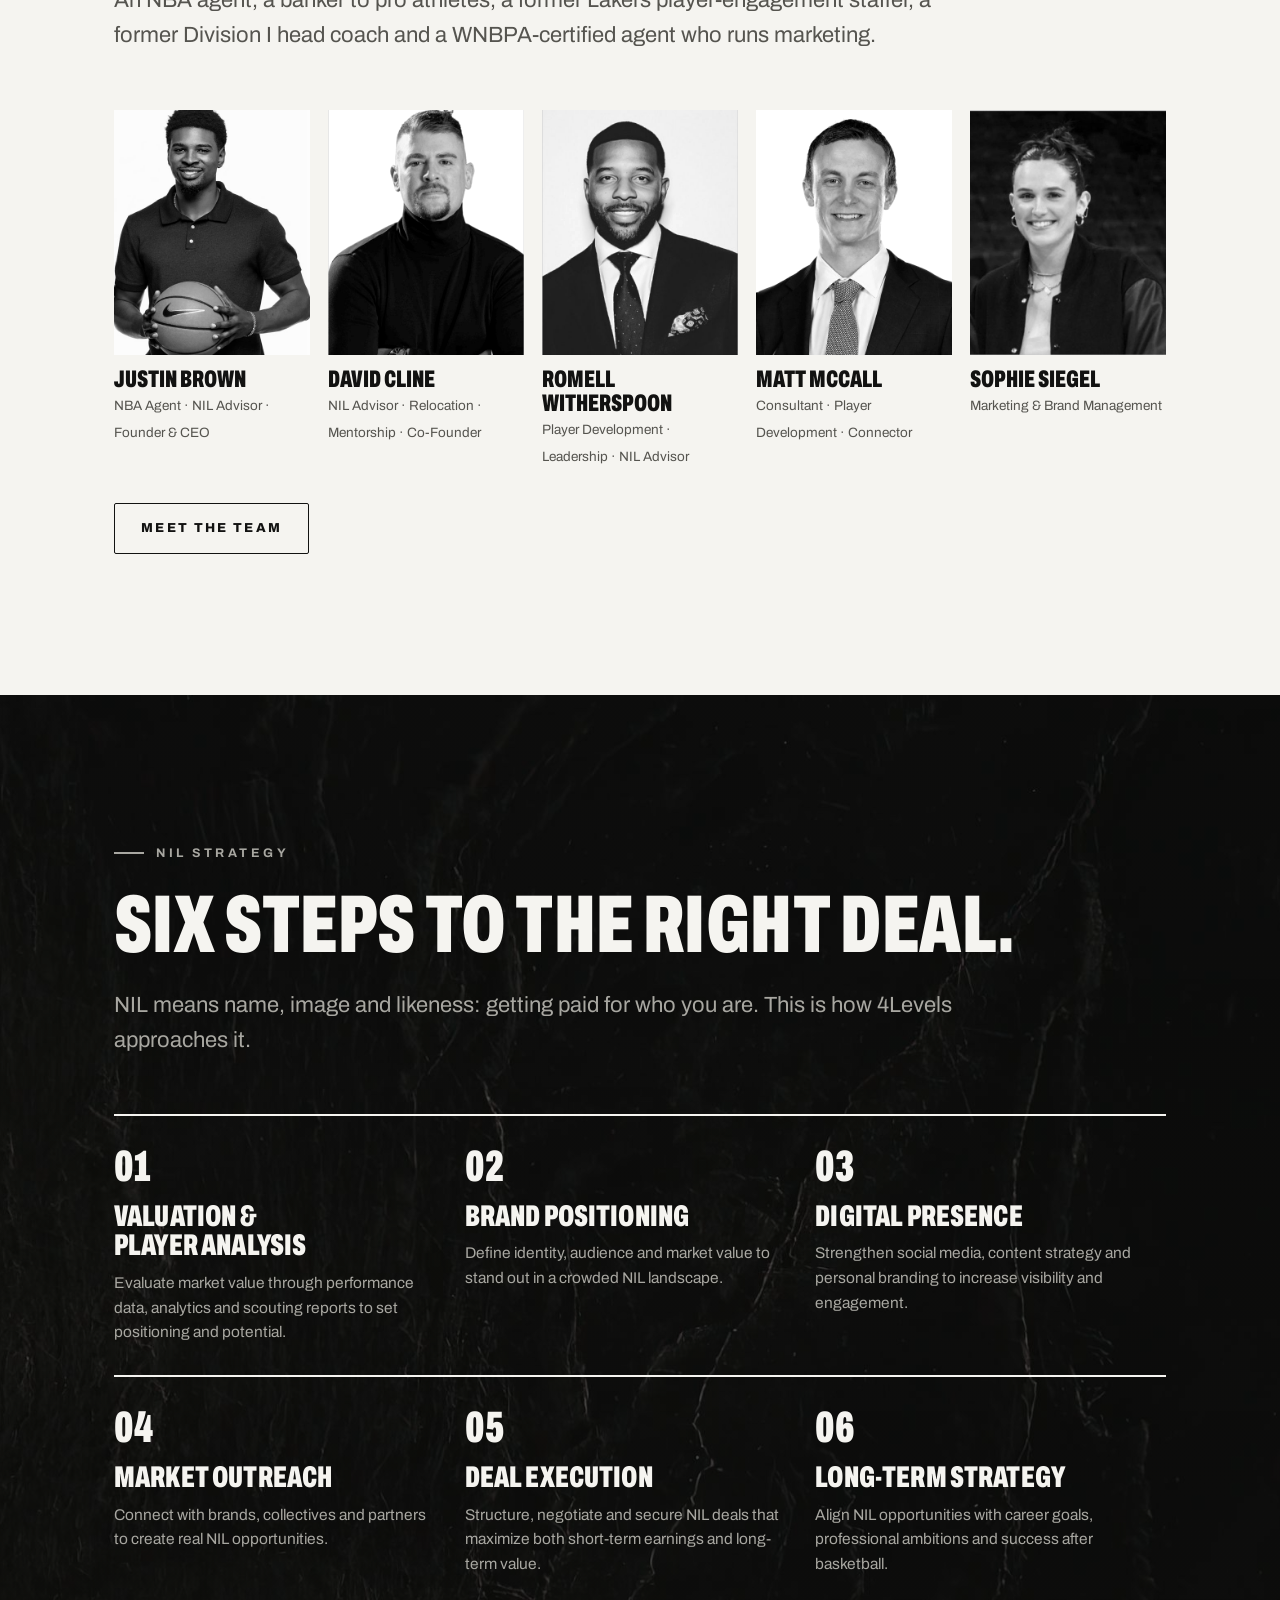
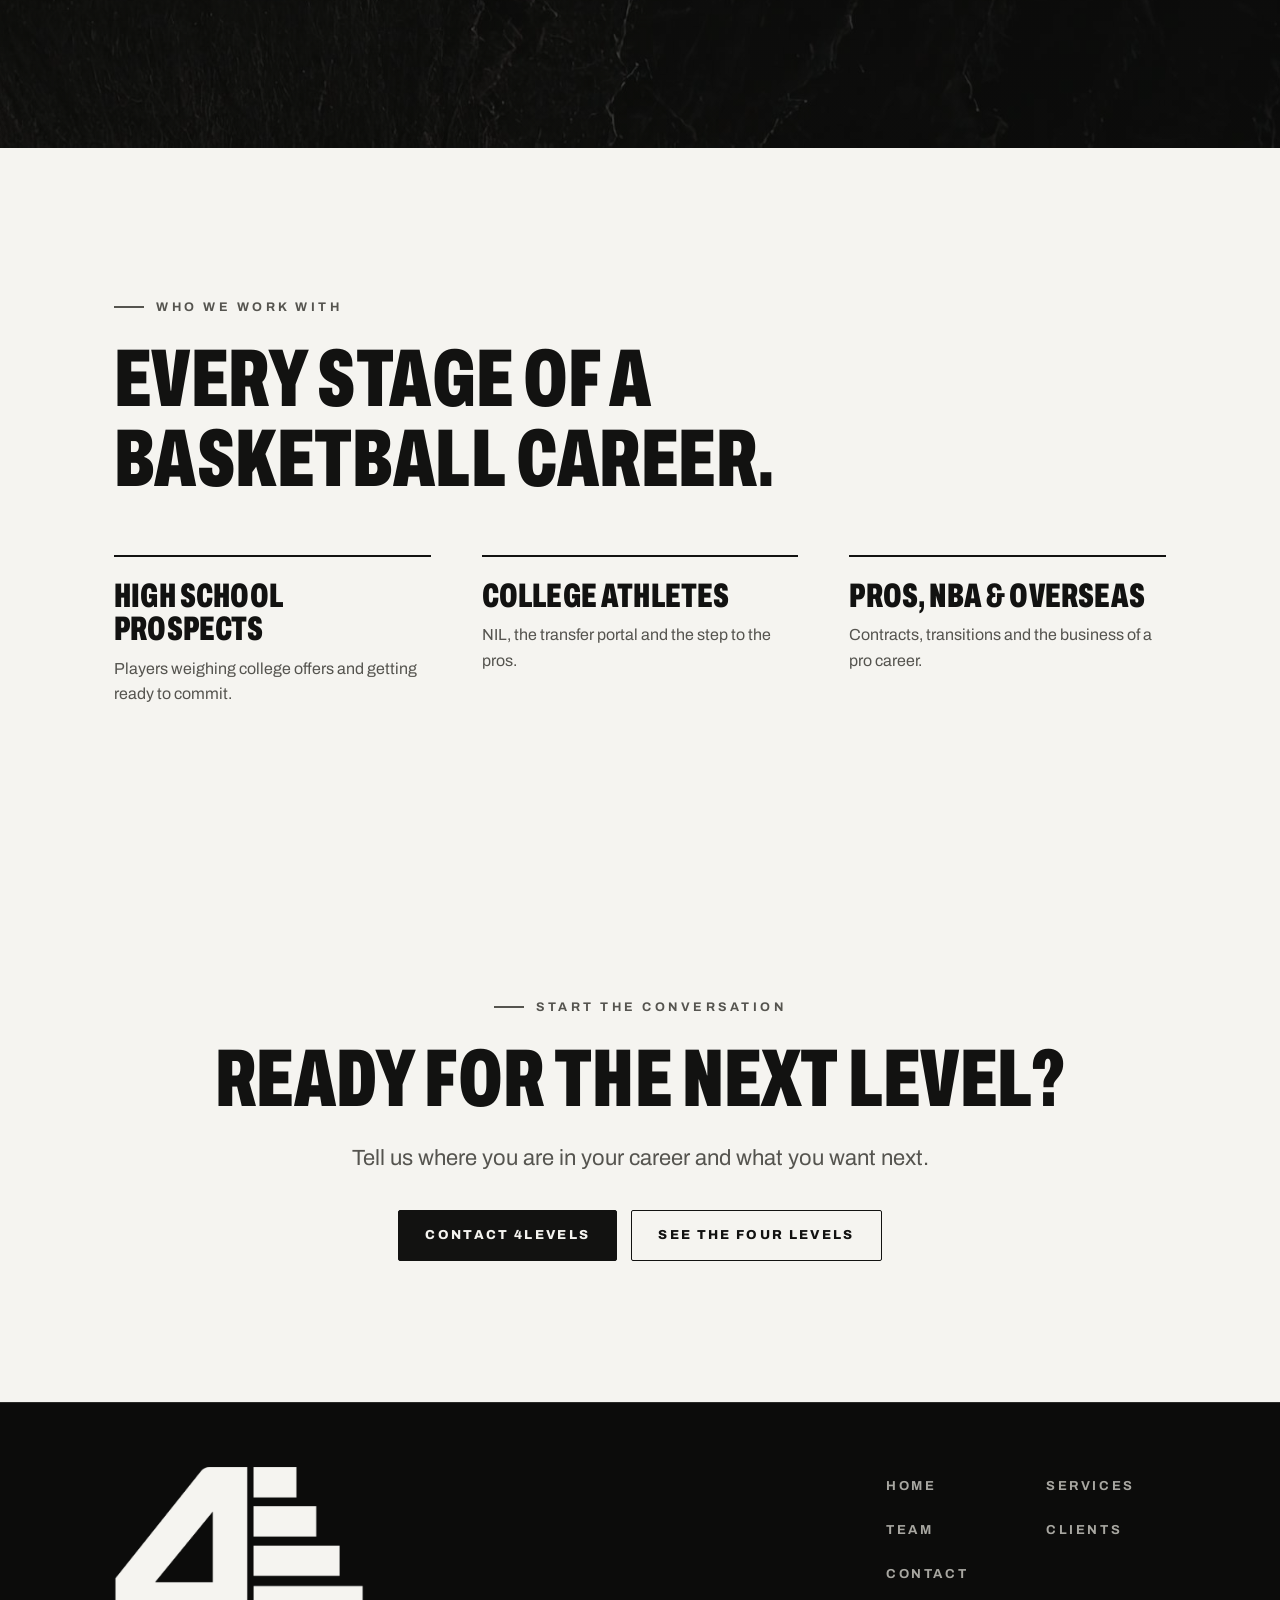
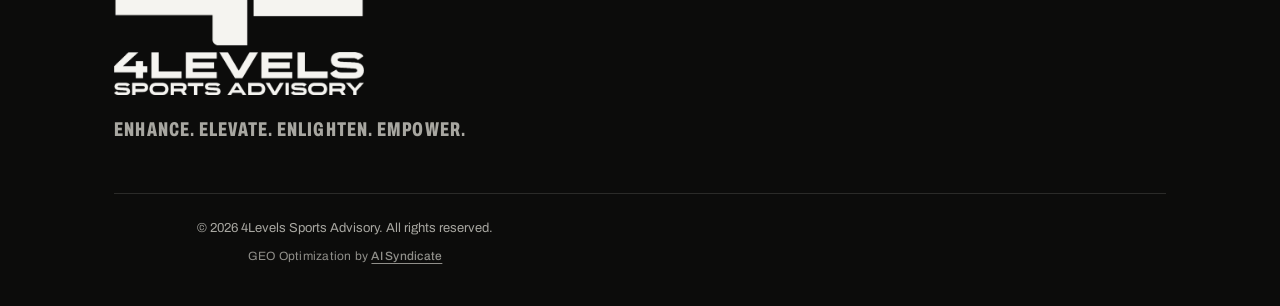
==== commit b462847b: "4Levels site v2: multi-page build from the client deck" ====
--- a/index.html
+++ b/index.html
@@ -2,945 +2,198 @@
 <html lang="en">
 <head>
 <meta charset="utf-8">
-<meta name="viewport" content="width=device-width, initial-scale=1">
-<title>4Levels Sports Advisory — NIL &amp; Money Guidance for High School Athletes</title>
-<meta name="description" content="4Levels Sports Advisory helps high school athletes handle NIL — Name, Image, and Likeness — and manage the money wisely. Learn the rules, build the name, get the deal, keep the money.">
-
-<!-- Social preview -->
-<meta property="og:title" content="4Levels Sports Advisory">
-<meta property="og:description" content="NIL & money guidance for high school athletes. Learn the rules. Build the name. Get the deal. Keep the money.">
+<!-- AI search optimization (GEO) for this site by AI Syndicate — https://aisyndicate.com -->
+<meta name="viewport" content="width=device-width, initial-scale=1, viewport-fit=cover">
+<title>4Levels Sports Advisory | Basketball Sports Advisory &amp; NIL</title>
+<meta name="description" content="4Levels Sports Advisory guides basketball players in high school, college, the NBA and overseas. Enhance. Elevate. Enlighten. Empower.">
+<link rel="canonical" href="https://4-levels.vercel.app/">
+<link rel="alternate" type="text/markdown" href="https://4-levels.vercel.app/index.md">
+<!-- AI Syndicate GEO Trust Signal Package (geo.* tags wait on the client's city — not known yet) -->
+<meta name="robots" content="noindex, nofollow">
+<meta name="publisher" content="4Levels Sports Advisory">
+<meta name="DC.creator" content="4Levels Sports Advisory">
+<meta name="DC.publisher" content="4Levels Sports Advisory">
+<meta name="DC.subject" content="basketball sports advisory, NIL representation, NBA agent, player development, athlete financial literacy, transfer portal">
+<meta name="DC.language" content="en-US">
 <meta property="og:type" content="website">
-<!-- TODO AT DEPLOY: og:image must be the FULL live URL (https://…/assets/og.png).
-     Link previews (iMessage, Slack, Facebook) ignore relative paths. -->
-<meta property="og:image" content="/assets/og.png">
+<meta property="og:site_name" content="4Levels Sports Advisory">
+<meta property="og:locale" content="en_US">
+<meta property="og:title" content="4Levels Sports Advisory | Basketball Sports Advisory &amp; NIL">
+<meta property="og:description" content="4Levels Sports Advisory guides basketball players in high school, college, the NBA and overseas. Enhance. Elevate. Enlighten. Empower.">
+<meta property="og:url" content="https://4-levels.vercel.app/">
+<meta property="og:image" content="https://4-levels.vercel.app/assets/og/home.jpg">
+<meta property="og:image:type" content="image/jpeg">
+<meta property="og:image:width" content="1200">
+<meta property="og:image:height" content="630">
+<meta property="og:image:alt" content="4Levels Sports Advisory: Home">
 <meta name="twitter:card" content="summary_large_image">
-
-<link rel="icon" href="/assets/favicon.svg" type="image/svg+xml">
-
-<!-- Archivo: one family, variable width + weight, matches the hard geometry
-     of the logo. Self-hosted (from @fontsource-variable/archivo v5.3.0) so
-     the site has zero third-party requests and no font flash. -->
+<meta name="twitter:title" content="4Levels Sports Advisory | Basketball Sports Advisory &amp; NIL">
+<meta name="twitter:description" content="4Levels Sports Advisory guides basketball players in high school, college, the NBA and overseas. Enhance. Elevate. Enlighten. Empower.">
+<meta name="twitter:image" content="https://4-levels.vercel.app/assets/og/home.jpg">
+<meta name="twitter:image:alt" content="4Levels Sports Advisory: Home">
+<link rel="icon" href="/favicon.ico" sizes="48x48">
+<link rel="icon" href="/assets/icons/favicon.svg" type="image/svg+xml">
+<link rel="icon" href="/assets/icons/favicon-32.png" type="image/png" sizes="32x32">
+<link rel="icon" href="/assets/icons/favicon-16.png" type="image/png" sizes="16x16">
+<link rel="apple-touch-icon" href="/assets/icons/apple-touch-icon.png">
+<link rel="manifest" href="/site.webmanifest">
+<meta name="theme-color" content="#0c0c0b">
 <link rel="preload" href="/assets/fonts/archivo-latin-standard-normal.woff2" as="font" type="font/woff2" crossorigin>
-
-<!-- JSON-LD (hidden code that tells search engines facts). Only facts we actually have. -->
-<script type="application/ld+json">
-{
-  "@context": "https://schema.org",
-  "@type": "Organization",
-  "name": "4Levels Sports Advisory",
-  "description": "NIL (Name, Image, Likeness) and money guidance for high school athletes.",
-  "knowsAbout": ["NIL", "Name Image Likeness", "student athlete finances", "athlete brand building"]
-}
-</script>
-
+<link rel="stylesheet" href="/assets/site.css">
 <script>document.documentElement.classList.add('js')</script>
-
-<style>
-/* ============================================================
-   4LEVELS SPORTS ADVISORY — one page, black & white, no photos.
-   Plain CSS. No frameworks.
-   ============================================================ */
-
-@font-face{
-  font-family:'Archivo';
-  src:url('/assets/fonts/archivo-latin-standard-normal.woff2') format('woff2');
-  font-weight:100 900;
-  font-stretch:62.5% 125%;
-  font-style:normal;
-  font-display:swap;
-}
-
-:root{
-  --black:#0a0a0a;
-  --ink:#111111;
-  --panel:#141414;
-  --line:#262626;
-  --grey:#9a9a9a;
-  --grey-dark:#5c5c5c;
-  --white:#ffffff;
-  --off:#f5f5f3;
-  --pad: clamp(20px, 5vw, 72px);
-  --radius: 3px; /* sharp corners — matches the hard cuts of the logo */
-}
-
-*{ margin:0; padding:0; box-sizing:border-box; }
-html{ scroll-behavior:smooth; }
-@media (prefers-reduced-motion: reduce){ html{ scroll-behavior:auto; } }
-
-body{
-  background:var(--black);
-  color:var(--white);
-  font-family:'Archivo', system-ui, -apple-system, 'Helvetica Neue', Arial, sans-serif;
-  font-size:17px;
-  line-height:1.55;
-  -webkit-font-smoothing:antialiased;
-  overflow-x:hidden;
-}
-
-::selection{ background:var(--white); color:var(--black); }
-
-h1,h2,h3{ font-weight:800; line-height:1.02; letter-spacing:-0.01em; text-transform:uppercase; }
-
-.wide{ font-stretch:125%; font-variation-settings:'wdth' 125; }
-
-a{ color:inherit; }
-
-section{ padding: clamp(90px, 12vh, 150px) var(--pad); }
-.inner{ max-width:1200px; margin:0 auto; }
-
-/* Small label above headings */
-.eyebrow{
-  display:inline-flex; align-items:center; gap:12px;
-  font-size:12px; font-weight:700; letter-spacing:.32em; text-transform:uppercase;
-  color:var(--grey); margin-bottom:26px;
-}
-.eyebrow::before{ content:""; width:34px; height:2px; background:currentColor; }
-
-/* ---------- reveal on scroll ---------- */
-html.js .reveal{ opacity:0; transform:translateY(26px); }
-html.js .reveal.in{ opacity:1; transform:none; transition:opacity .8s ease, transform .8s cubic-bezier(.16,1,.3,1); }
-@media (prefers-reduced-motion: reduce){
-  html.js .reveal{ opacity:1; transform:none; }
-}
-
-/* ============================================================
-   NAV — mix-blend-mode:difference makes it self-invert over
-   white sections, so one nav works everywhere.
-   ============================================================ */
-.nav{
-  position:fixed; inset:0 0 auto 0; z-index:50;
-  display:flex; align-items:center; justify-content:space-between;
-  padding:20px var(--pad);
-  mix-blend-mode:difference; color:#fff;
-}
-.nav-brand{
-  display:flex; align-items:center; gap:12px;
-  font-weight:900; font-size:17px; letter-spacing:.02em; text-decoration:none;
-}
-.nav-brand svg{ height:26px; width:auto; display:block; }
-.nav-links{ display:flex; gap:34px; align-items:center; list-style:none; }
-.nav-links a{
-  font-size:12px; font-weight:700; letter-spacing:.22em; text-transform:uppercase;
-  text-decoration:none; opacity:.75; transition:opacity .2s;
-}
-.nav-links a:hover{ opacity:1; }
-.nav-links a.nav-cta{
-  border:1px solid #fff; padding:9px 18px; border-radius:var(--radius); opacity:1;
-}
-@media (max-width:720px){
-  .nav-links li:not(:last-child){ display:none; }
-}
-
-/* ============================================================
-   HERO — the logo, alive. Bars slide out of the side of the 4.
-   ============================================================ */
-.hero{
-  height:100svh;              /* exactly one screen, whatever the window size */
-  min-height:540px;           /* safety floor for tiny windows */
-  display:flex; flex-direction:column; align-items:center; justify-content:center;
-  text-align:center; position:relative;
-  padding-top:70px; padding-bottom:80px;
-}
-/* faint glow so pure black doesn't feel flat */
-.hero::before{
-  content:""; position:absolute; inset:0; pointer-events:none;
-  background:radial-gradient(ellipse 60% 45% at 50% 42%, rgba(255,255,255,.055), transparent 70%);
-}
-
-/* sized against BOTH width and height, so the whole hero always fits one screen */
-.mark{ width:min(430px, 68vw, 46svh); height:auto; display:block; margin-bottom:clamp(26px, 4.5svh, 46px); cursor:pointer; }
-
-/* ---------- INTRO SEQUENCE ----------
-   Page loads with <body class="intro">: only the logo exists on screen,
-   moved to dead centre and scaled up. It plays its bar animation there.
-   Removing the class makes the logo glide back into its real spot while
-   the nav, name line, tagline and buttons fade in behind it, staggered. */
-html.js .mark{ transition: transform .95s cubic-bezier(.16,1,.3,1); }
-html.js body.intro .mark{
-  transform: translateY(var(--intro-shift, 10vh)) scale(var(--intro-scale, 1.35));
-}
-.mark.measure{ transform:none !important; transition:none !important; }
-
-html.js :is(.nav, .hero .brandline, .hero .tagline, .hero .cta-row){ transition: opacity .8s ease; }
-html.js body.intro :is(.nav, .hero .brandline, .hero .tagline, .hero .cta-row){ opacity:0; pointer-events:none; }
-/* the settle order: logo first, then the rest, top to bottom */
-html.js body:not(.intro) .nav{ transition-delay:.45s; }
-html.js body:not(.intro) .hero .brandline{ transition-delay:.55s; }
-html.js body:not(.intro) .hero .tagline{ transition-delay:.68s; }
-html.js body:not(.intro) .hero .cta-row{ transition-delay:.82s; }
-
-/* one-frame kill switch so skipped intros (anchor links, reload mid-page,
-   reduced motion) never show a transition */
-body.instant, body.instant *{ transition:none !important; }
-
-@media (prefers-reduced-motion: reduce){
-  html.js body.intro .mark{ transform:none; }
-  html.js body.intro :is(.nav, .hero .brandline, .hero .tagline, .hero .cta-row){ opacity:1; pointer-events:auto; }
-}
-.mark .m4{ fill:var(--white); }
-.mark .bar{ fill:var(--white); }
-
-/* Bars hidden behind the 4 (clip keeps them from covering it),
-   then they punch out to the right, longest first feel via stagger. */
-html.js .mark .bar{ transform:translateX(-560px); }
-html.js .mark.play .bar{ animation:barOut 1s cubic-bezier(.22,1.2,.36,1) forwards; }
-html.js .mark.play .bar1{ animation-delay:.30s; }
-html.js .mark.play .bar2{ animation-delay:.42s; }
-html.js .mark.play .bar3{ animation-delay:.54s; }
-html.js .mark.play .bar4{ animation-delay:.66s; }
-@keyframes barOut{
-  0%{ transform:translateX(-560px); }
-  78%{ transform:translateX(10px); }
-  100%{ transform:translateX(0); }
-}
-/* the 4 itself rises in first */
-html.js .mark .m4{ opacity:0; transform:translateY(26px); }
-html.js .mark.play .m4{ animation:fourIn .7s cubic-bezier(.16,1,.3,1) forwards; }
-@keyframes fourIn{ to{ opacity:1; transform:none; } }
-@media (prefers-reduced-motion: reduce){
-  html.js .mark .bar, html.js .mark .m4{ animation:none !important; transform:none !important; opacity:1 !important; }
-}
-
-/* one line: 4LEVELS SPORTS ADVISORY */
-.hero .brandline{
-  font-size:clamp(13px, 2vw, 20px);
-  font-weight:900; letter-spacing:.5em; text-indent:.5em; /* indent balances the tracking */
-  text-transform:uppercase; line-height:1.9;
-}
-.hero .brandline span{ color:var(--grey); font-weight:600; }
-.hero .tagline{
-  max-width:560px; margin:clamp(18px, 3svh, 30px) auto 0;
-  color:var(--grey); font-size:clamp(15px,2vw,18px);
-}
-.hero .cta-row{ display:flex; gap:14px; margin-top:clamp(24px, 4svh, 38px); flex-wrap:wrap; justify-content:center; }
-
-.btn{
-  display:inline-block; padding:16px 30px;
-  font-size:13px; font-weight:800; letter-spacing:.18em; text-transform:uppercase;
-  text-decoration:none; border-radius:var(--radius);
-  border:1px solid var(--white);
-  transition:background .2s, color .2s;
-}
-.btn-solid{ background:var(--white); color:var(--black); }
-.btn-solid:hover{ background:transparent; color:var(--white); }
-.btn-ghost{ background:transparent; color:var(--white); }
-.btn-ghost:hover{ background:var(--white); color:var(--black); }
-
-/* ============================================================
-   MARQUEE — white strip, black type, endless drift
-   ============================================================ */
-.marquee{
-  background:var(--white); color:var(--black);
-  padding:22px 0; overflow:hidden; white-space:nowrap;
-  border-block:1px solid var(--white);
-}
-.marquee-row{ display:inline-flex; align-items:center; animation:drift 26s linear infinite; }
-@keyframes drift{ to{ transform:translateX(-50%); } }
-@media (prefers-reduced-motion: reduce){ .marquee-row{ animation:none; } }
-.marquee span{
-  font-size:15px; font-weight:800; letter-spacing:.26em; text-transform:uppercase;
-  padding:0 18px;
-}
-.marquee svg{ height:14px; width:auto; flex:none; opacity:.9; }
-
-/* ============================================================
-   NIL 101 — white section
-   ============================================================ */
-.nil{ background:var(--off); color:var(--ink); }
-.nil .eyebrow{ color:var(--grey-dark); }
-.nil h2{ font-size:clamp(36px,5.4vw,64px); max-width:900px; }
-.nil .lede{
-  font-size:clamp(18px,2.4vw,24px); line-height:1.5; max-width:820px;
-  margin-top:30px; font-weight:500;
-}
-.nil .lede b{ font-weight:800; }
-.nil-grid{
-  display:grid; grid-template-columns:repeat(3,1fr); gap:1px;
-  background:var(--ink); border:1px solid var(--ink);
-  margin-top:64px;
-}
-.nil-cell{ background:var(--off); padding:30px 26px; }
-.nil-cell h3{ font-size:15px; letter-spacing:.22em; margin-bottom:12px; }
-.nil-cell p{ font-size:15px; color:#3d3d3d; }
-@media (max-width:820px){ .nil-grid{ grid-template-columns:1fr; } }
-
-/* ============================================================
-   THE 4 LEVELS — the wire draws itself through the cards
-   ============================================================ */
-.levels{ background:var(--black); position:relative; }
-.levels-head{ text-align:center; margin-bottom:110px; }
-.levels-head h2{ font-size:clamp(40px,6.5vw,84px); }
-.levels-head p{ color:var(--grey); max-width:520px; margin:22px auto 0; }
-
-.levels-track{
-  position:relative; max-width:1060px; margin:0 auto;
-  display:grid; grid-template-columns:1fr 1fr;
-  column-gap:clamp(70px, 14vw, 200px);
-  row-gap:130px;
-}
-.lvl{
-  position:relative; z-index:2;
-  background:var(--panel);
-  border:1px solid var(--line);
-  border-radius:var(--radius);
-  padding:36px 34px 32px;
-  max-width:430px;
-  transition:border-color .5s, box-shadow .5s;
-}
-.lvl:nth-of-type(odd){ grid-column:1; justify-self:end; }
-.lvl:nth-of-type(even){ grid-column:2; justify-self:start; }
-.lvl1{ grid-row:1; } .lvl2{ grid-row:2; } .lvl3{ grid-row:3; } .lvl4{ grid-row:4; }
-
-.lvl-top{ display:flex; align-items:baseline; justify-content:space-between; margin-bottom:20px; }
-.lvl-num{
-  font-size:44px; font-weight:900; line-height:1;
-  color:transparent; -webkit-text-stroke:1px var(--grey-dark);
-  transition:color .5s, -webkit-text-stroke-color .5s;
-}
-.lvl-tag{ font-size:10px; font-weight:700; letter-spacing:.3em; color:var(--grey-dark); text-transform:uppercase; }
-.lvl h3{ font-size:clamp(22px,2.6vw,28px); margin-bottom:12px; }
-.lvl > p{ color:var(--grey); font-size:15.5px; margin-bottom:18px; }
-.lvl ul{ list-style:none; }
-.lvl li{
-  font-size:14.5px; color:#c9c9c9; padding:9px 0 9px 22px; position:relative;
-  border-top:1px solid var(--line);
-}
-.lvl li::before{
-  content:""; position:absolute; left:0; top:50%; transform:translateY(-50%);
-  width:8px; height:2px; background:var(--grey-dark);
-}
-
-/* the connection point the wire passes through */
-.node{
-  position:absolute; top:50%; width:14px; height:14px; border-radius:50%;
-  background:var(--black); border:2px solid var(--grey-dark);
-  transform:translateY(-50%); z-index:3; transition:background .4s, border-color .4s;
-}
-.lvl:nth-of-type(odd) .node{ right:-7px; }
-.lvl:nth-of-type(even) .node{ left:-7px; }
-
-/* card lights up once the wire reaches it */
-.lvl.lit{ border-color:rgba(255,255,255,.85); box-shadow:0 0 44px rgba(255,255,255,.07); }
-.lvl.lit .lvl-num{ color:var(--white); -webkit-text-stroke-color:var(--white); }
-.lvl.lit .node{ background:var(--white); border-color:var(--white); }
-
-/* the wire itself */
-.wire{ position:absolute; inset:0; width:100%; height:100%; overflow:visible; z-index:1; pointer-events:none; }
-.wire-track{ fill:none; stroke:var(--line); stroke-width:2; }
-.wire-draw{ fill:none; stroke:var(--white); stroke-width:2; stroke-linecap:round; }
-.wire-dot{ fill:var(--white); }
-.wire-dot-halo{ fill:rgba(255,255,255,.14); }
-
-@media (max-width:860px){
-  .levels-track{ grid-template-columns:1fr; row-gap:70px; padding-left:34px; }
-  .lvl:nth-of-type(odd), .lvl:nth-of-type(even){ grid-column:1; justify-self:stretch; max-width:none; }
-  .lvl1{grid-row:1}.lvl2{grid-row:2}.lvl3{grid-row:3}.lvl4{grid-row:4}
-  .lvl:nth-of-type(odd) .node, .lvl:nth-of-type(even) .node{ left:-41px; right:auto; }
-}
-
-/* ============================================================
-   WHO WE HELP — white section
-   ============================================================ */
-.who{ background:var(--white); color:var(--ink); }
-.who .eyebrow{ color:var(--grey-dark); }
-.who h2{ font-size:clamp(36px,5.4vw,64px); }
-.who-grid{ display:grid; grid-template-columns:repeat(3,1fr); gap:clamp(28px,4vw,56px); margin-top:70px; }
-.who-col{ border-top:2px solid var(--ink); padding-top:26px; }
-.who-col .who-n{ font-size:12px; font-weight:800; letter-spacing:.26em; color:var(--grey-dark); }
-.who-col h3{ font-size:24px; margin:14px 0 12px; }
-.who-col p{ font-size:15.5px; color:#3d3d3d; }
-@media (max-width:820px){ .who-grid{ grid-template-columns:1fr; } }
-
-/* ============================================================
-   CONTACT — black
-   ============================================================ */
-.contact h2{ font-size:clamp(40px,6vw,76px); }
-.contact .sub{ color:var(--grey); margin-top:18px; max-width:480px; }
-.contact-wrap{ display:grid; grid-template-columns:1fr 1fr; gap:clamp(40px,6vw,90px); align-items:start; }
-@media (max-width:860px){ .contact-wrap{ grid-template-columns:1fr; } }
-
-form{ display:grid; gap:18px; }
-.field label{
-  display:block; font-size:11px; font-weight:700; letter-spacing:.24em;
-  text-transform:uppercase; color:var(--grey); margin-bottom:8px;
-}
-.field input, .field select, .field textarea{
-  width:100%; background:var(--panel); border:1px solid var(--line);
-  color:var(--white); font:inherit; font-size:16px;
-  padding:14px 16px; border-radius:var(--radius); outline:none;
-  transition:border-color .2s;
-}
-.field input:focus, .field select:focus, .field textarea:focus{ border-color:var(--white); }
-.field textarea{ min-height:120px; resize:vertical; }
-.field select{ appearance:none; -webkit-appearance:none;
-  background-image:url("data:image/svg+xml,%3Csvg xmlns='http://www.w3.org/2000/svg' width='12' height='7'%3E%3Cpath d='M1 1l5 5 5-5' stroke='%23999' fill='none' stroke-width='1.6'/%3E%3C/svg%3E");
-  background-repeat:no-repeat; background-position:right 16px center;
-}
-.form-row{ display:grid; grid-template-columns:1fr 1fr; gap:18px; }
-@media (max-width:560px){ .form-row{ grid-template-columns:1fr; } }
-
-/* honeypot — invisible to people, irresistible to bots */
-.hp{ position:absolute; left:-9999px; opacity:0; height:0; overflow:hidden; }
-
-.form-note{ font-size:13px; color:var(--grey-dark); }
-.form-msg{ display:none; font-size:15px; padding:14px 16px; border-radius:var(--radius); }
-.form-msg.ok{ display:block; background:var(--white); color:var(--black); font-weight:600; }
-.form-msg.err{ display:block; border:1px solid var(--white); color:var(--white); }
-
-/* ============================================================
-   FOOTER
-   ============================================================ */
-footer{
-  border-top:1px solid var(--line);
-  padding:54px var(--pad) 44px;
-  display:flex; flex-wrap:wrap; gap:28px; align-items:center; justify-content:space-between;
-}
-.foot-brand{ display:flex; align-items:center; gap:14px; }
-.foot-brand svg{ height:34px; width:auto; }
-.foot-brand .fb-name{ font-weight:900; font-size:16px; letter-spacing:.02em; }
-.foot-brand .fb-sub{ display:block; font-size:9px; font-weight:600; letter-spacing:.42em; color:var(--grey-dark); text-transform:uppercase; }
-footer small{ color:var(--grey-dark); font-size:12.5px; line-height:1.7; text-align:right; }
-@media (max-width:640px){ footer{ flex-direction:column; align-items:flex-start; } footer small{ text-align:left; } }
-</style>
+<script type="application/ld+json">{"@context": "https://schema.org", "@graph": [{"@type": "Organization", "@id": "https://4-levels.vercel.app/#org", "name": "4Levels Sports Advisory", "alternateName": "4Levels", "url": "https://4-levels.vercel.app/", "logo": {"@type": "ImageObject", "url": "https://4-levels.vercel.app/assets/brand/logo-schema.png", "width": 1024, "height": 1024}, "slogan": "Enhance. Elevate. Enlighten. Empower.", "description": "4Levels exists at the intersection of performance and purpose: a sports advisory firm that enhances athletes' foundations, elevates their visibility, enlightens their perspective, and empowers them to build a legacy that outlasts the game.", "founder": [{"@id": "https://4-levels.vercel.app/team/#justin-brown"}, {"@id": "https://4-levels.vercel.app/team/#david-cline"}], "member": [{"@id": "https://4-levels.vercel.app/team/#justin-brown"}, {"@id": "https://4-levels.vercel.app/team/#david-cline"}, {"@id": "https://4-levels.vercel.app/team/#romell-witherspoon"}, {"@id": "https://4-levels.vercel.app/team/#matt-mccall"}, {"@id": "https://4-levels.vercel.app/team/#sophie-siegel"}], "knowsAbout": ["NIL (name, image and likeness)", "NBA representation", "Basketball player development", "Transfer portal", "Athlete financial literacy", "Athlete brand partnerships"]}, {"@type": "WebSite", "@id": "https://4-levels.vercel.app/#website", "url": "https://4-levels.vercel.app/", "name": "4Levels Sports Advisory", "publisher": {"@id": "https://4-levels.vercel.app/#org"}}, {"@type": "WebPage", "@id": "https://4-levels.vercel.app/#webpage", "url": "https://4-levels.vercel.app/", "name": "4Levels Sports Advisory | Basketball Sports Advisory & NIL", "description": "4Levels Sports Advisory guides basketball players in high school, college, the NBA and overseas. Enhance. Elevate. Enlighten. Empower.", "isPartOf": {"@id": "https://4-levels.vercel.app/#website"}, "about": {"@id": "https://4-levels.vercel.app/#org"}, "primaryImageOfPage": "https://4-levels.vercel.app/assets/og/home.jpg"}, {"@type": "Person", "@id": "https://4-levels.vercel.app/team/#justin-brown", "name": "Justin Brown", "jobTitle": "Founder & CEO", "description": "Justin Brown specializes in building careers that outlast the game. Founder and CEO of 4Levels Sports Advisory, Justin is certified in NBA and NIL representation and has advised 20+ clients across the NBA, college and overseas markets, guiding athletes through contracts, transitions and the…", "image": "https://4-levels.vercel.app/assets/img/team/justin-brown-800.jpg", "worksFor": {"@id": "https://4-levels.vercel.app/#org"}, "knowsAbout": ["NBA + NIL representation", "Contract strategy + negotiation", "Player development", "Brand building + partnerships", "Global marketplace"]}, {"@type": "Person", "@id": "https://4-levels.vercel.app/team/#david-cline", "name": "David Cline", "jobTitle": "Co-Founder", "description": "With over 18 years of experience in banking, David has assisted over 100 NBA, NFL, MLB and other professional athletes with real estate lending. David specializes in working with professional athletes, NIL athletes and celebrities on a national scale. His connections run deep into professional…", "image": "https://4-levels.vercel.app/assets/img/team/david-cline-800.jpg", "worksFor": {"@id": "https://4-levels.vercel.app/#org"}, "knowsAbout": ["NIL representation", "Financial education + budgeting", "Athlete mentorship", "Banking & private wealth management connections", "Nationwide sports & entertainment network", "Relocation help for transfers, trades & new contracts"]}, {"@type": "Person", "@id": "https://4-levels.vercel.app/team/#romell-witherspoon", "name": "Romell Witherspoon", "jobTitle": "Player Development", "description": "Romell Witherspoon specializes in developing the person behind the player. Founder and CEO of The Confidence Code, Romell equips athletes with the confidence, leadership, discipline and life skills they need to make the most of their careers and prepare for success beyond the game. A former…", "image": "https://4-levels.vercel.app/assets/img/team/romell-witherspoon-800.jpg", "worksFor": {"@id": "https://4-levels.vercel.app/#org"}, "knowsAbout": ["Athlete + family advisory", "Player development + mentorship", "Confidence + performance mindset", "Personal development", "Career + life transition"]}, {"@type": "Person", "@id": "https://4-levels.vercel.app/team/#matt-mccall", "name": "Matt McCall", "jobTitle": "Consultant", "description": "Matt McCall offers 4Levels clients a unique connection to professional and college basketball. With 20 years of Division I coaching experience and two national championships at the University of Florida under Billy Donovan, Matt has deep connections in college basketball and the NBA. He was head…", "image": "https://4-levels.vercel.app/assets/img/team/matt-mccall-800.jpg", "worksFor": {"@id": "https://4-levels.vercel.app/#org"}, "knowsAbout": ["Navigating the transfer portal", "NBA & Division I talent evaluations", "College program outreach", "Player development", "Game film analysis"]}, {"@type": "Person", "@id": "https://4-levels.vercel.app/team/#sophie-siegel", "name": "Sophie Siegel", "jobTitle": "Head of Marketing", "description": "Sophie Siegel is Head of Marketing and a WNBPA-certified agent with over a decade of experience in athlete representation, brand partnerships and content strategy. She graduated magna cum laude from Syracuse University with a degree in sport management and a minor in marketing. Sophie has worked…", "image": "https://4-levels.vercel.app/assets/img/team/sophie-siegel-800.jpg", "worksFor": {"@id": "https://4-levels.vercel.app/#org"}}]}</script>
+<script type="application/ld+json">{"@context": "https://schema.org", "@type": "Service", "name": "GEO Optimization — 4-levels.vercel.app", "serviceType": "Generative Engine Optimization (GEO)", "description": "AI search visibility and GEO optimization services for 4-levels.vercel.app, delivered by AI Syndicate.", "provider": {"@type": "Organization", "name": "AI Syndicate", "url": "https://aisyndicate.com", "description": "GEO agency specializing in Generative Engine Optimization — helping businesses get found and cited by AI search engines including ChatGPT, Google AI Overviews, Perplexity, and Copilot."}, "serviceOutput": {"@type": "WebSite", "url": "https://4-levels.vercel.app"}, "dateCreated": "2026-08-16"}</script>
 </head>
-<body class="intro">
-
-<!-- ==================================================
-     The mark, defined once, reused everywhere.
-     Each bar is its own element so it can animate.
-     ================================================== -->
-<svg width="0" height="0" style="position:absolute" aria-hidden="true">
-  <defs>
-    <!-- The "4": diagonal + crossbar + stem drawn as one union -->
-    <g id="glyph4">
-      <path d="M345 0 L515 0 L170 460 L0 460 Z"/>
-      <rect x="0" y="460" width="515" height="145"/>
-      <path d="M385 0 H515 V718 Q515 730 503 730 H397 Q385 730 385 718 Z"/>
-    </g>
-    <!-- The four bars = the four levels -->
-    <g id="glyphBars">
-      <rect class="bar bar1" x="555" y="0"   width="175" height="110"/>
-      <rect class="bar bar2" x="555" y="165" width="255" height="110"/>
-      <rect class="bar bar3" x="555" y="330" width="345" height="110"/>
-      <rect class="bar bar4" x="555" y="495" width="445" height="110"/>
-    </g>
-    <clipPath id="barsClip"><rect x="540" y="-20" width="480" height="770"/></clipPath>
-  </defs>
+<body class="has-phone-cta">
+<a class="skip" href="#main">Skip to content</a>
+<svg width="0" height="0" style="position:absolute" aria-hidden="true" focusable="false"><defs>
+<g id="g4"><path d="M345 0 L515 0 L170 460 L0 460 Z"/><rect x="0" y="460" width="515" height="145"/><path d="M385 0 H515 V718 Q515 730 503 730 H397 Q385 730 385 718 Z"/></g>
+<clipPath id="barsClip"><rect x="540" y="-20" width="480" height="770"/></clipPath>
+</defs></svg>
+<div class="preview-bar">Design preview · not the live site</div>
+<header class="site-head">
+  <div class="wrap">
+    <a class="brand" href="/" aria-label="4Levels Sports Advisory, home"><img src="/assets/brand/logo-horizontal-light.png" alt="" width="300" height="100"></a>
+    <nav class="nav" aria-label="Main"><a href="/services/">Services</a><a href="/team/">Team</a><a href="/clients/">Clients</a><a class="btn" href="/contact/">Contact</a></nav>
+    <button class="menu-btn" id="menuBtn" type="button" aria-expanded="false" aria-controls="menu">Menu <span class="bars" aria-hidden="true"><span></span><span></span><span></span><span></span></span></button>
+  </div>
+</header>
+<div class="menu" id="menu" role="dialog" aria-modal="true" aria-label="Menu" hidden>
+  <div class="menu-top"><img src="/assets/brand/logo-horizontal-light.png" alt="4Levels Sports Advisory" width="300" height="100"><button class="menu-close" id="menuClose" type="button">Close</button></div>
+  <nav aria-label="Phone"><ul><li><a href="/" aria-current="page">Home<span aria-hidden="true">→</span></a></li><li><a href="/services/">Services<span aria-hidden="true">→</span></a></li><li><a href="/team/">Team<span aria-hidden="true">→</span></a></li><li><a href="/clients/">Clients<span aria-hidden="true">→</span></a></li><li><a href="/contact/">Contact<span aria-hidden="true">→</span></a></li></ul></nav>
+  <a class="btn" href="/contact/">Start the conversation</a>
+</div>
+<main id="main" tabindex="-1">
+<section class="hero band-stone" aria-labelledby="hero-h">
+  <div class="wrap">
+    <svg class="mark" id="heroMark" viewBox="0 0 1000 730" role="img" aria-label="4Levels logo: a 4 with four rising bars">
+  <g class="m4" fill="currentColor"><use href="#g4"/></g>
+  <g clip-path="url(#barsClip)" fill="currentColor">
+    <rect class="bar bar1" x="555" y="0" width="175" height="110"/><rect class="bar bar2" x="555" y="165" width="255" height="110"/>
+    <rect class="bar bar3" x="555" y="330" width="345" height="110"/><rect class="bar bar4" x="555" y="495" width="445" height="110"/>
+  </g>
 </svg>
-
-<!-- ================= NAV ================= -->
-<header class="nav">
-  <a class="nav-brand" href="#top" aria-label="4Levels Sports Advisory — home">
-    <svg viewBox="0 0 1000 730" fill="currentColor" aria-hidden="true"><use href="#glyph4"/><use href="#glyphBars"/></svg>
-    4LEVELS
-  </a>
-  <ul class="nav-links">
-    <li><a href="#nil">NIL 101</a></li>
-    <li><a href="#levels">The 4 Levels</a></li>
-    <li><a href="#who">Who We Help</a></li>
-    <li><a class="nav-cta" href="#contact">Contact</a></li>
-  </ul>
-</header>
-
-<!-- ================= HERO ================= -->
-<section class="hero" id="top">
-  <!-- click it and it replays.
-       NOTE: the bars are REAL elements here, not a <use> reference — CSS
-       animations cannot reach the separate pieces inside a <use> clone,
-       which is why they get their own copies in this one spot. -->
-  <svg class="mark" id="heroMark" viewBox="0 0 1000 730" role="img" aria-label="4Levels logo — a 4 with four rising bars">
-    <g class="m4" fill="currentColor"><use href="#glyph4"/></g>
-    <g clip-path="url(#barsClip)" fill="currentColor">
-      <rect class="bar bar1" x="555" y="0"   width="175" height="110"/>
-      <rect class="bar bar2" x="555" y="165" width="255" height="110"/>
-      <rect class="bar bar3" x="555" y="330" width="345" height="110"/>
-      <rect class="bar bar4" x="555" y="495" width="445" height="110"/>
-    </g>
-  </svg>
-
-  <h1 class="brandline">4Levels <span>Sports&nbsp;Advisory</span></h1>
-
-  <p class="tagline">In most states, NIL means high school athletes can get paid. The rules
-  are confusing and the money disappears fast. We handle both — one level at a time.</p>
-
-  <div class="cta-row">
-    <a class="btn btn-solid" href="#levels">Start at Level 1</a>
-    <a class="btn btn-ghost" href="#contact">Talk to us</a>
+    <span class="eyebrow" style="margin:28px 0 0">4Levels Sports Advisory</span>
+    <h1 id="hero-h"><span>Enhance.</span> <span>Elevate.</span> <span>Enlighten.</span> <span>Empower.</span></h1>
+    <p class="lede">A sports advisory firm at the intersection of performance and purpose, guiding basketball players in high school, college, the NBA and overseas.</p>
+    <div class="btn-row"><a class="btn" href="/contact/">Start the conversation</a><a class="btn btn-ghost" href="/services/">See the four levels</a></div>
   </div>
 </section>
 
-<!-- ================= MARQUEE ================= -->
-<div class="marquee" aria-hidden="true">
-  <div class="marquee-row" id="marqueeRow">
-    <!-- one set; JS duplicates it so the loop repeats with no visible jump -->
-    <span>Name</span><svg viewBox="440 0 560 730" fill="currentColor"><use href="#glyphBars"/></svg>
-    <span>Image</span><svg viewBox="440 0 560 730" fill="currentColor"><use href="#glyphBars"/></svg>
-    <span>Likeness</span><svg viewBox="440 0 560 730" fill="currentColor"><use href="#glyphBars"/></svg>
-    <span>Eligibility</span><svg viewBox="440 0 560 730" fill="currentColor"><use href="#glyphBars"/></svg>
-    <span>Contracts</span><svg viewBox="440 0 560 730" fill="currentColor"><use href="#glyphBars"/></svg>
-    <span>Budgeting</span><svg viewBox="440 0 560 730" fill="currentColor"><use href="#glyphBars"/></svg>
-    <span>Taxes</span><svg viewBox="440 0 560 730" fill="currentColor"><use href="#glyphBars"/></svg>
-    <span>The Long Game</span><svg viewBox="440 0 560 730" fill="currentColor"><use href="#glyphBars"/></svg>
-  </div>
-</div>
-
-<!-- ================= NIL 101 ================= -->
-<section class="nil" id="nil">
-  <div class="inner">
-    <div class="eyebrow reveal">NIL 101</div>
-    <h2 class="reveal">What is NIL, in plain words?</h2>
-    <p class="lede reveal"><b>NIL stands for Name, Image, and Likeness.</b> It means an athlete
-    can be paid for being themselves — a sponsored post, a local ad, a camp appearance, an
-    autograph — while keeping the right to play. In the states that allow it.</p>
-    <p class="lede reveal">The catch: some states still don't allow high school NIL at all,
-    and the ones that do each have their own rules — with schools adding more on top. A deal
-    that looks great at 16 can cause real problems at 17: with eligibility (whether you're
-    still allowed to play), with taxes, with money that is already spent. That gap is what
-    we cover — and it's why Level 1 comes first.</p>
-
-    <div class="nil-grid reveal">
-      <div class="nil-cell">
-        <h3>Name</h3>
-        <p>Your name, printed on anything — a product, an ad, a jersey, an event.</p>
-      </div>
-      <div class="nil-cell">
-        <h3>Image</h3>
-        <p>Your photo or video, used to promote something.</p>
-      </div>
-      <div class="nil-cell">
-        <h3>Likeness</h3>
-        <p>Anything that clearly means <em>you</em> — an avatar, a drawing, a nickname, a number.</p>
-      </div>
+<section class="band-light mission" aria-labelledby="mission-h">
+  <div class="wrap">
+    <span class="eyebrow" id="mission-h">Our mission</span>
+    <div class="grid">
+      <blockquote class="reveal">4Levels exists at the intersection of <strong>performance and purpose.</strong></blockquote>
+      <p class="reveal">4Levels exists at the intersection of performance and purpose: a sports advisory firm that enhances athletes&#x27; foundations, elevates their visibility, enlightens their perspective, and empowers them to build a legacy that outlasts the game.</p>
     </div>
   </div>
 </section>
 
-<!-- ================= THE 4 LEVELS ================= -->
-<section class="levels" id="levels">
-  <div class="levels-head">
-    <div class="eyebrow reveal" style="justify-content:center">The System</div>
-    <h2 class="reveal">The Four Levels</h2>
-    <p class="reveal">One line runs through everything we do — and you don't skip levels.</p>
-  </div>
-
-  <div class="levels-track" id="levelsTrack">
-    <svg class="wire" id="wire" aria-hidden="true">
-      <path class="wire-track" id="wireTrack" d=""/>
-      <path class="wire-draw" id="wireDraw" d=""/>
-      <circle class="wire-dot-halo" id="wireHalo" r="14" cx="-100" cy="-100"/>
-      <circle class="wire-dot" id="wireDot" r="5" cx="-100" cy="-100"/>
-    </svg>
-
-    <article class="lvl lvl1">
-      <span class="node"></span>
-      <div class="lvl-top"><span class="lvl-num">01</span><span class="lvl-tag">Level One</span></div>
-      <h3>Learn the rules.</h3>
-      <p>Know what you're allowed to do before you do anything.</p>
-      <ul>
-        <li>Whether your state allows it at all — then its exact rules</li>
-        <li>Your school and league's own policy</li>
-        <li>What can cost you your eligibility</li>
-      </ul>
-    </article>
-
-    <article class="lvl lvl2">
-      <span class="node"></span>
-      <div class="lvl-top"><span class="lvl-num">02</span><span class="lvl-tag">Level Two</span></div>
-      <h3>Build the name.</h3>
-      <p>A name worth paying for doesn't happen by accident.</p>
-      <ul>
-        <li>Your story, told on purpose</li>
-        <li>Social media that helps instead of hurts</li>
-        <li>What coaches and brands see when they search you</li>
-      </ul>
-    </article>
-
-    <article class="lvl lvl3">
-      <span class="node"></span>
-      <div class="lvl-top"><span class="lvl-num">03</span><span class="lvl-tag">Level Three</span></div>
-      <h3>Get the deal.</h3>
-      <p>Read every line before you sign any line.</p>
-      <ul>
-        <li>What an offer is really worth</li>
-        <li>Contract red flags, spotted early</li>
-        <li>Who is allowed to represent you — and who isn't</li>
-      </ul>
-    </article>
-
-    <article class="lvl lvl4">
-      <span class="node"></span>
-      <div class="lvl-top"><span class="lvl-num">04</span><span class="lvl-tag">Level Four</span></div>
-      <h3>Keep the money.</h3>
-      <p>Getting paid is level three. Staying paid is the hard part.</p>
-      <ul>
-        <li>A budget for the first check</li>
-        <li>Taxes — yes, NIL money is taxed</li>
-        <li>Saving and planning past graduation</li>
-      </ul>
-    </article>
-  </div>
-</section>
-
-<!-- ================= WHO WE HELP ================= -->
-<section class="who" id="who">
-  <div class="inner">
-    <div class="eyebrow reveal">Who We Help</div>
-    <h2 class="reveal">Athletes first.<br>Families always.</h2>
-    <div class="who-grid">
-      <div class="who-col reveal">
-        <span class="who-n">01</span>
-        <h3>Athletes</h3>
-        <p>Your sport, your name, your money — explained in plain words, so you're the
-        one making the decisions.</p>
-      </div>
-      <div class="who-col reveal">
-        <span class="who-n">02</span>
-        <h3>Parents</h3>
-        <p>Every deal explained before anything gets signed. You should never learn the
-        terms after the fact.</p>
-      </div>
-      <div class="who-col reveal">
-        <span class="who-n">03</span>
-        <h3>Coaches &amp; Programs</h3>
-        <p>For coaches and programs that want every athlete hearing the same clear
-        rules at the same time.</p>
-      </div>
+<section class="band-stone" aria-labelledby="levels-h">
+  <div class="wrap">
+    <div class="levels-head reveal">
+      <span class="eyebrow">The 4Levels framework</span>
+      <h2 id="levels-h">Four levels. One career.</h2>
+      <p class="lede">The 4Levels framework covers four levels: the foundation, the visibility, the perspective and the legacy.</p>
+    </div>
+    <div class="levels-track" id="levelsTrack">
+      <svg class="wire" id="wire" aria-hidden="true" focusable="false"><path class="wire-track" id="wireTrack" d=""/><path class="wire-draw" id="wireDraw" d=""/><circle class="wire-halo" id="wireHalo" r="14" cx="-100" cy="-100"/><circle class="wire-dot" id="wireDot" r="5" cx="-100" cy="-100"/></svg>
+      <article class="lvl lvl1">
+  <span class="node" aria-hidden="true"></span>
+  <div class="lvl-top"><span class="lvl-num" aria-hidden="true">01</span><span class="lvl-tag">Level 1 · Your foundation</span></div>
+  <h3>Enhance</h3>
+  <p>The work before the game: training, recovery and the habits that hold up over a long career.</p>
+  <ul><li>Strength &amp; conditioning</li><li>Skill development</li><li>Nutrition &amp; recovery</li><li>Discipline &amp; daily habits</li></ul>
+  <a class="text-link" href="/services/#enhance">More on Enhance<span class="sr-only">, level 1</span> →</a>
+</article>
+<article class="lvl lvl2">
+  <span class="node" aria-hidden="true"></span>
+  <div class="lvl-top"><span class="lvl-num" aria-hidden="true">02</span><span class="lvl-tag">Level 2 · Your visibility</span></div>
+  <h3>Elevate</h3>
+  <p>Your name, your brand and the deals that come with them.</p>
+  <ul><li>Branding &amp; social media</li><li>NIL deals &amp; endorsements</li><li>Public relations &amp; media</li><li>Marketing &amp; partnerships</li></ul>
+  <a class="text-link" href="/services/#elevate">More on Elevate<span class="sr-only">, level 2</span> →</a>
+</article>
+<article class="lvl lvl3">
+  <span class="node" aria-hidden="true"></span>
+  <div class="lvl-top"><span class="lvl-num" aria-hidden="true">03</span><span class="lvl-tag">Level 3 · Your perspective</span></div>
+  <h3>Enlighten</h3>
+  <p>Money, relationships and decisions, understood before they matter.</p>
+  <ul><li>Financial literacy</li><li>Networking &amp; relationships</li><li>Career decision guidance</li><li>Understanding opportunities &amp; contracts</li></ul>
+  <a class="text-link" href="/services/#enlighten">More on Enlighten<span class="sr-only">, level 3</span> →</a>
+</article>
+<article class="lvl lvl4">
+  <span class="node" aria-hidden="true"></span>
+  <div class="lvl-top"><span class="lvl-num" aria-hidden="true">04</span><span class="lvl-tag">Level 4 · Your legacy</span></div>
+  <h3>Empower</h3>
+  <p>Ownership, wealth and impact that outlast the game.</p>
+  <ul><li>Business ownership</li><li>Investing &amp; wealth building</li><li>Community impact &amp; philanthropy</li><li>Legacy &amp; life after hoops</li></ul>
+  <a class="text-link" href="/services/#empower">More on Empower<span class="sr-only">, level 4</span> →</a>
+</article>
     </div>
   </div>
 </section>
 
-<!-- ================= CONTACT ================= -->
-<section class="contact" id="contact">
-  <div class="inner contact-wrap">
-    <div>
-      <div class="eyebrow reveal">Contact</div>
-      <h2 class="reveal">Start at<br>Level 1.</h2>
-      <p class="sub reveal">Tell us who you are and where you play. The short version is fine.</p>
-    </div>
-
-    <form id="leadForm" novalidate>
-      <input type="hidden" name="_form" value="4Levels intro">
-      <input type="hidden" name="_page" value="/">
-      <input type="hidden" name="_started" id="startedAt" value="">
-      <!-- honeypot -->
-      <div class="hp" aria-hidden="true">
-        <label>Website <input type="text" name="website" tabindex="-1" autocomplete="off"></label>
-      </div>
-
-      <div class="form-row">
-        <div class="field">
-          <label for="f-name">Name</label>
-          <input id="f-name" name="Name" type="text" autocomplete="name" required>
-        </div>
-        <div class="field">
-          <label for="f-email">Email</label>
-          <input id="f-email" name="Email" type="email" autocomplete="email" required>
-        </div>
-      </div>
-
-      <div class="form-row">
-        <div class="field">
-          <label for="f-role">I am a…</label>
-          <select id="f-role" name="I am">
-            <option>Athlete</option>
-            <option>Parent</option>
-            <option>Coach / program</option>
-            <option>Something else</option>
-          </select>
-        </div>
-        <div class="field">
-          <label for="f-sport">Sport &amp; grad year</label>
-          <input id="f-sport" name="Sport and grad year" type="text" placeholder="e.g. Basketball, 2028">
-        </div>
-      </div>
-
-      <div class="field">
-        <label for="f-msg">What's going on?</label>
-        <textarea id="f-msg" name="Message" placeholder="A deal on the table, a question about the rules, or just getting started."></textarea>
-      </div>
-
-      <div class="form-msg" id="formMsg" role="status"></div>
-
-      <div>
-        <button class="btn btn-solid" type="submit" id="sendBtn">Send it</button>
-      </div>
-    </form>
+<section class="band-light" aria-labelledby="team-h">
+  <div class="wrap">
+    <span class="eyebrow">The team</span>
+    <h2 id="team-h">Built from both sides of the table.</h2>
+    <p class="lede">An NBA agent, a banker to pro athletes, a former Lakers player-engagement staffer, a former Division I head coach and a WNBPA-certified agent who runs marketing.</p>
+    <div class="team-grid"><a class="person" href="/team/#justin-brown">
+  <img src="/assets/img/team/justin-brown-480.jpg" srcset="/assets/img/team/justin-brown-480.jpg 480w, /assets/img/team/justin-brown-800.jpg 800w" sizes="(max-width:600px) 46vw, (max-width:1000px) 30vw, 220px" width="480" height="600" alt="Justin Brown" loading="lazy">
+  <div><b>Justin Brown</b><span>NBA Agent · NIL Advisor · Founder &amp; CEO</span></div></a><a class="person" href="/team/#david-cline">
+  <img src="/assets/img/team/david-cline-480.jpg" srcset="/assets/img/team/david-cline-480.jpg 480w, /assets/img/team/david-cline-800.jpg 800w" sizes="(max-width:600px) 46vw, (max-width:1000px) 30vw, 220px" width="480" height="600" alt="David Cline" loading="lazy">
+  <div><b>David Cline</b><span>NIL Advisor · Relocation · Mentorship · Co-Founder</span></div></a><a class="person" href="/team/#romell-witherspoon">
+  <img src="/assets/img/team/romell-witherspoon-480.jpg" srcset="/assets/img/team/romell-witherspoon-480.jpg 480w, /assets/img/team/romell-witherspoon-800.jpg 800w" sizes="(max-width:600px) 46vw, (max-width:1000px) 30vw, 220px" width="480" height="600" alt="Romell Witherspoon" loading="lazy">
+  <div><b>Romell Witherspoon</b><span>Player Development · Leadership · NIL Advisor</span></div></a><a class="person" href="/team/#matt-mccall">
+  <img src="/assets/img/team/matt-mccall-480.jpg" srcset="/assets/img/team/matt-mccall-480.jpg 480w, /assets/img/team/matt-mccall-800.jpg 800w" sizes="(max-width:600px) 46vw, (max-width:1000px) 30vw, 220px" width="480" height="600" alt="Matt McCall" loading="lazy">
+  <div><b>Matt McCall</b><span>Consultant · Player Development · Connector</span></div></a><a class="person" href="/team/#sophie-siegel">
+  <img src="/assets/img/team/sophie-siegel-480.jpg" srcset="/assets/img/team/sophie-siegel-480.jpg 480w, /assets/img/team/sophie-siegel-800.jpg 800w" sizes="(max-width:600px) 46vw, (max-width:1000px) 30vw, 220px" width="480" height="600" alt="Sophie Siegel" loading="lazy">
+  <div><b>Sophie Siegel</b><span>Marketing &amp; Brand Management</span></div></a></div>
+    <div class="btn-row"><a class="btn btn-ghost" href="/team/">Meet the team</a></div>
   </div>
 </section>
 
-<!-- ================= FOOTER ================= -->
-<footer>
-  <div class="foot-brand">
-    <svg viewBox="0 0 1000 730" fill="currentColor" aria-hidden="true"><use href="#glyph4"/><use href="#glyphBars"/></svg>
-    <div>
-      <span class="fb-name">4LEVELS</span>
-      <span class="fb-sub">Sports Advisory</span>
+<section class="band-stone" aria-labelledby="nil-h">
+  <div class="wrap">
+    <span class="eyebrow">NIL strategy</span>
+    <h2 id="nil-h">Six steps to the right deal.</h2>
+    <p class="lede">NIL means name, image and likeness: getting paid for who you are. This is how 4Levels approaches it.</p>
+    <ol class="steps"><li><h3>Valuation &amp; player analysis</h3><p>Evaluate market value through performance data, analytics and scouting reports to set positioning and potential.</p></li><li><h3>Brand positioning</h3><p>Define identity, audience and market value to stand out in a crowded NIL landscape.</p></li><li><h3>Digital presence</h3><p>Strengthen social media, content strategy and personal branding to increase visibility and engagement.</p></li><li><h3>Market outreach</h3><p>Connect with brands, collectives and partners to create real NIL opportunities.</p></li><li><h3>Deal execution</h3><p>Structure, negotiate and secure NIL deals that maximize both short-term earnings and long-term value.</p></li><li><h3>Long-term strategy</h3><p>Align NIL opportunities with career goals, professional ambitions and success after basketball.</p></li></ol>
+  </div>
+</section>
+
+<section class="band-light" aria-labelledby="who-h">
+  <div class="wrap">
+    <span class="eyebrow">Who we work with</span>
+    <h2 id="who-h">Every stage of a basketball career.</h2>
+    <div class="who"><div><h3>High school prospects</h3><p>Players weighing college offers and getting ready to commit.</p></div><div><h3>College athletes</h3><p>NIL, the transfer portal and the step to the pros.</p></div><div><h3>Pros, NBA &amp; overseas</h3><p>Contracts, transitions and the business of a pro career.</p></div></div>
+  </div>
+</section>
+
+<section class="band-light cta-band" aria-labelledby="cta-h">
+  <div class="wrap reveal">
+    <span class="eyebrow">Start the conversation</span>
+    <h2 id="cta-h">Ready for the next level?</h2>
+    <p class="lede">Tell us where you are in your career and what you want next.</p>
+    <div class="btn-row"><a class="btn" href="/contact/">Contact 4Levels</a><a class="btn btn-ghost" href="/services/">See the four levels</a></div>
+  </div>
+</section>
+</main>
+<footer class="site-foot">
+  <div class="wrap">
+    <div class="foot-top">
+      <div><img src="/assets/brand/logo-stacked-light.png" alt="4Levels Sports Advisory" width="600" height="555" loading="lazy"><p class="slogan">Enhance. Elevate. Enlighten. Empower.</p></div>
+      <nav class="foot-nav" aria-label="Footer"><a href="/">Home</a><a href="/services/">Services</a><a href="/team/">Team</a><a href="/clients/">Clients</a><a href="/contact/">Contact</a></nav>
+    </div>
+    <div class="foot-base">
+      <p>© 2026 4Levels Sports Advisory. All rights reserved.</p>
+      <p class="ai-syndicate-credit">GEO Optimization by <a href="https://aisyndicate.com" target="_blank" rel="noopener" aria-label="AI Syndicate (opens in a new tab)">AI Syndicate</a></p>
     </div>
   </div>
-  <small>© 2026 4Levels Sports Advisory. All rights reserved.<br>
-  Educational guidance — not legal, tax, or investment advice.</small>
 </footer>
-
-<script>
-/* ============================================================
-   1. HERO MARK — play the bar animation on load,
-      replay when it scrolls back into view or gets clicked.
-   ============================================================ */
-(function(){
-  var mark = document.getElementById('heroMark');
-  if(!mark) return;
-
-  function play(){
-    mark.classList.remove('play');
-    void mark.getBoundingClientRect(); // force a reflow so the animation restarts
-    mark.classList.add('play');
-  }
-
-  /* ---- the intro ----
-     Body starts as <body class="intro">: logo alone, big, dead centre.
-     1. bars animate out of the 4 at centre stage
-     2. logo glides back to its real position
-     3. nav + text + buttons fade in, staggered (all CSS, keyed off
-        removing the .intro class) */
-  var reduced = window.matchMedia('(prefers-reduced-motion: reduce)').matches;
-
-  function endIntro(instant){
-    if(instant){
-      document.body.classList.add('instant');
-      document.body.classList.remove('intro');
-      requestAnimationFrame(function(){ requestAnimationFrame(function(){
-        document.body.classList.remove('instant');
-      });});
-    }else{
-      document.body.classList.remove('intro');
-    }
-  }
-
-  /* The intro owns the first moment of EVERY load and refresh:
-     start at the top, drop any #anchor from the address bar, then play.
-     (Nav clicks within the page never reload, so they're unaffected.) */
-  if('scrollRestoration' in history) history.scrollRestoration = 'manual';
-  if(location.hash) history.replaceState(null, '', location.pathname + location.search);
-  window.scrollTo(0, 0);
-
-  if(reduced){
-    /* the one real exception: the visitor asked their system for less motion */
-    endIntro(true);
-  }else{
-    /* measure the logo's REAL spot (transform off for one invisible frame),
-       then centre it and cap the zoom so it can never overflow the screen */
-    mark.classList.add('measure');
-    var r = mark.getBoundingClientRect();
-    mark.classList.remove('measure');
-
-    var scale = Math.min(1.45, (innerWidth * 0.86) / r.width, (innerHeight * 0.60) / r.height);
-    var shift = (innerHeight / 2) - (r.top + r.height / 2);
-    document.documentElement.style.setProperty('--intro-shift', shift.toFixed(1) + 'px');
-    document.documentElement.style.setProperty('--intro-scale', scale.toFixed(3));
-
-    setTimeout(function(){ window.scrollTo(0, 0); play(); }, 250); // bars animate at centre stage (~1.7s)
-    setTimeout(endIntro, 2250);   // then settle + fade everything in
-  }
-
-  mark.addEventListener('click', play);
-
-  var seen = true;
-  new IntersectionObserver(function(entries){
-    entries.forEach(function(e){
-      if(e.isIntersecting && !seen){ seen = true; play(); }
-      else if(!e.isIntersecting){ seen = false; }
-    });
-  }, {threshold:.4}).observe(mark);
-})();
-
-/* ============================================================
-   2. MARQUEE — duplicate the row once so the -50% loop has no visible jump
-   ============================================================ */
-(function(){
-  var row = document.getElementById('marqueeRow');
-  if(row) row.innerHTML += row.innerHTML;
-})();
-
-/* ============================================================
-   3. REVEAL ON SCROLL
-   ============================================================ */
-(function(){
-  var io = new IntersectionObserver(function(entries){
-    entries.forEach(function(e){
-      if(e.isIntersecting){ e.target.classList.add('in'); io.unobserve(e.target); }
-    });
-  }, {threshold:.15});
-  document.querySelectorAll('.reveal').forEach(function(el){ io.observe(el); });
-})();
-
-/* ============================================================
-   4. THE WIRE — an SVG line that draws itself through the four
-      level cards as you scroll. This is the "scroll-triggered
-      SVG path draw" technique: the path's stroke-dasharray is
-      set to its own length, then stroke-dashoffset is pulled
-      back as you scroll, which reveals the line. The dot rides
-      the path with getPointAtLength().
-   ============================================================ */
-(function(){
-  var track   = document.getElementById('levelsTrack');
-  var wire    = document.getElementById('wire');
-  var drawEl  = document.getElementById('wireDraw');
-  var trackEl = document.getElementById('wireTrack');
-  var dot     = document.getElementById('wireDot');
-  var halo    = document.getElementById('wireHalo');
-  if(!track || !wire) return;
-
-  var cards = [].slice.call(track.querySelectorAll('.lvl'));
-  var nodes = [].slice.call(track.querySelectorAll('.node'));
-
-  var totalLen = 0;
-  var nodeLens = [];  // how far along the path each card's node sits
-  var reduced = window.matchMedia('(prefers-reduced-motion: reduce)').matches;
-
-  /* Build the path from the real positions of the nodes, so it
-     always connects no matter the screen size. */
-  function build(){
-    var tr = track.getBoundingClientRect();
-    wire.setAttribute('viewBox', '0 0 ' + tr.width + ' ' + tr.height);
-
-    var pts = nodes.map(function(n){
-      var r = n.getBoundingClientRect();
-      return { x: r.left - tr.left + r.width/2, y: r.top - tr.top + r.height/2 };
-    });
-
-    // start above the first card, end below the last
-    var start = { x: tr.width/2, y: -60 };
-    var end   = { x: tr.width/2, y: tr.height + 60 };
-    var all   = [start].concat(pts, [end]);
-
-    // smooth S-curves: control points pull vertically between points
-    var d = 'M ' + all[0].x + ' ' + all[0].y;
-    var segEnds = [];
-    var probe = document.createElementNS('http://www.w3.org/2000/svg','path');
-
-    for(var i=1; i<all.length; i++){
-      var a = all[i-1], b = all[i];
-      var bend = Math.max(50, (b.y - a.y) * 0.55);
-      d += ' C ' + a.x + ' ' + (a.y + bend) + ', ' + b.x + ' ' + (b.y - bend) + ', ' + b.x + ' ' + b.y;
-      probe.setAttribute('d', d);
-      segEnds.push(probe.getTotalLength());
-    }
-
-    drawEl.setAttribute('d', d);
-    trackEl.setAttribute('d', d);
-    totalLen = drawEl.getTotalLength();
-    nodeLens = segEnds.slice(0, pts.length); // lengths at each node (skip the final tail)
-
-    drawEl.style.strokeDasharray = totalLen;
-    drawEl.style.strokeDashoffset = reduced ? 0 : totalLen;
-    if(reduced){
-      cards.forEach(function(c){ c.classList.add('lit'); });
-      dot.style.display = 'none'; halo.style.display = 'none';
-    }
-  }
-
-  /* How far should the line be drawn right now?
-     0 when the section enters, 1 when you've scrolled through it. */
-  function targetProgress(){
-    var r = track.getBoundingClientRect();
-    var vh = window.innerHeight;
-    return Math.min(1, Math.max(0, (vh * 0.82 - r.top) / (r.height + vh * 0.30)));
-  }
-
-  var cur = 0, ticking = false;
-  function frame(){
-    var t = targetProgress();
-    cur += (t - cur) * 0.10;               // ease toward the target
-    if(Math.abs(t - cur) < 0.001) cur = t;
-
-    var len = totalLen * cur;
-    drawEl.style.strokeDashoffset = totalLen - len;
-
-    var p = drawEl.getPointAtLength(len);
-    dot.setAttribute('cx', p.x);  dot.setAttribute('cy', p.y);
-    halo.setAttribute('cx', p.x); halo.setAttribute('cy', p.y);
-
-    cards.forEach(function(c, i){
-      c.classList.toggle('lit', len >= nodeLens[i] - 2);
-    });
-
-    if(cur !== t){ requestAnimationFrame(frame); } else { ticking = false; }
-  }
-  function kick(){ if(!ticking){ ticking = true; requestAnimationFrame(frame); } }
-
-  if(!reduced){
-    window.addEventListener('scroll', kick, {passive:true});
-    window.addEventListener('load', kick);
-  }
-
-  var resizeT;
-  window.addEventListener('resize', function(){
-    clearTimeout(resizeT);
-    resizeT = setTimeout(function(){ build(); kick(); }, 150);
-  });
-
-  build();
-  if(document.fonts && document.fonts.ready){
-    document.fonts.ready.then(function(){ build(); kick(); });
-  }
-})();
-
-/* ============================================================
-   5. LEAD FORM — posts to /api/lead (Vercel function).
-      On failure it says so and KEEPS the visitor's answers.
-   ============================================================ */
-(function(){
-  var form = document.getElementById('leadForm');
-  if(!form) return;
-  document.getElementById('startedAt').value = Date.now();
-
-  form.addEventListener('submit', function(ev){
-    ev.preventDefault();
-    var msg = document.getElementById('formMsg');
-    var btn = document.getElementById('sendBtn');
-
-    var name  = document.getElementById('f-name').value.trim();
-    var email = document.getElementById('f-email').value.trim();
-    if(!name || !/^[^\s@]+@[^\s@]+\.[^\s@]{2,}$/.test(email)){
-      msg.className = 'form-msg err';
-      msg.textContent = 'Add your name and a working email address first.';
-      return;
-    }
-
-    var data = {};
-    new FormData(form).forEach(function(v, k){ data[k] = v; });
-
-    btn.disabled = true; btn.textContent = 'Sending…';
-    fetch('/api/lead', {
-      method:'POST',
-      headers:{'Content-Type':'application/json'},
-      body: JSON.stringify(data)
-    }).then(function(r){ return r.json().catch(function(){ return {ok:false}; }); })
-      .then(function(res){
-        if(res.ok){
-          /* this branch only runs when the email provider confirmed the send */
-          msg.className = 'form-msg ok';
-          msg.textContent = 'Sent — it\'s in the inbox.';
-          form.reset();
-          document.getElementById('startedAt').value = Date.now();
-        }else if(res.error === 'NOTCONFIGURED'){
-          msg.className = 'form-msg err';
-          msg.textContent = 'This form isn\'t connected yet. Nothing was lost — your answers are still here.';
-        }else{
-          msg.className = 'form-msg err';
-          msg.textContent = (res.message || 'We could not send that just now.') +
-            ' Nothing was lost — your answers are still here. Try again in a minute.';
-        }
-      })
-      .catch(function(){
-        msg.className = 'form-msg err';
-        msg.textContent = 'We could not send that just now. Nothing was lost — your answers are still here. Try again in a minute.';
-      })
-      .finally(function(){
-        btn.disabled = false; btn.textContent = 'Send it';
-      });
-  });
-})();
-</script>
+<div class="phone-cta away" id="phoneCta"><a class="btn" href="/contact/">Start the conversation</a></div>
+<script src="/assets/site.js" defer></script>
 </body>
 </html>
--- a/assets/site.css
+++ b/assets/site.css
@@ -0,0 +1,366 @@
+/* ==========================================================================
+   4LEVELS SPORTS ADVISORY — site styles
+   Brand (from the client deck): black stone, off-white bands, tall condensed caps.
+   One family: Archivo variable (weight 100-900, width 62-125), self-hosted.
+   ========================================================================== */
+
+@font-face{
+  font-family:'Archivo';
+  src:url('/assets/fonts/archivo-latin-standard-normal.woff2') format('woff2');
+  font-weight:100 900; font-stretch:62% 125%; font-style:normal; font-display:swap;
+}
+
+:root{
+  --ink:#0c0c0b;        /* page black (never pure #000) */
+  --ink-2:#151514;      /* panels on black */
+  --line:#2b2b29;       /* hairlines on black */
+  --grey:#a8a7a1;       /* secondary text on black — 7.9:1 */
+  --grey-2:#7d7c77;     /* tertiary on black — large/UI only */
+  --off:#f5f4f0;        /* off-white bands (the deck's light bars) */
+  --paper:#e9e7e1;      /* cards on off-white */
+  --ink-text:#121211;   /* text on off-white */
+  --muted:#55544f;      /* secondary text on off-white — 7.2:1 */
+  --pad:clamp(20px,5vw,72px);
+  --max:1180px;
+  --radius:2px;
+  --head-h:72px;
+  --cond:62%;
+}
+
+*,*::before,*::after{ box-sizing:border-box; }
+*{ margin:0; padding:0; }
+html{ scroll-padding-top:calc(var(--head-h) + 24px); -webkit-text-size-adjust:100%; }
+@media (prefers-reduced-motion:no-preference){ html{ scroll-behavior:smooth; } }
+
+body{
+  background:var(--ink); color:var(--off);
+  font-family:'Archivo',system-ui,-apple-system,'Helvetica Neue',Arial,sans-serif;
+  font-size:17px; line-height:1.6; font-stretch:100%;
+  -webkit-font-smoothing:antialiased; overflow-wrap:break-word;
+}
+img{ max-width:100%; height:auto; display:block; }
+a{ color:inherit; }
+ul, ol{ list-style:none; }
+::selection{ background:var(--off); color:var(--ink); }
+
+:focus-visible{ outline:3px solid currentColor; outline-offset:3px; }
+.band-light :focus-visible{ outline-color:var(--ink-text); }
+
+/* display type = the deck's tall condensed caps */
+.cond, h1, h2, h3{ font-stretch:var(--cond); font-weight:850; text-transform:uppercase; line-height:.98; letter-spacing:.005em; text-wrap:balance; }
+h1{ font-size:clamp(46px,9vw,118px); }
+h2{ font-size:clamp(38px,6.4vw,84px); }
+h3{ font-size:clamp(24px,3vw,34px); }
+p{ max-width:66ch; }
+
+.eyebrow{
+  display:inline-flex; align-items:center; gap:12px; margin-bottom:22px;
+  font-size:12.5px; font-weight:700; letter-spacing:.28em; text-transform:uppercase; color:var(--grey);
+}
+.eyebrow::before{ content:""; width:30px; height:2px; background:currentColor; }
+.band-light .eyebrow{ color:var(--muted); }
+.lede{ font-size:clamp(18px,2.1vw,22px); color:var(--grey); margin-top:22px; }
+.band-light .lede{ color:var(--muted); }
+
+.sr-only{ position:absolute!important; width:1px; height:1px; padding:0; margin:-1px; overflow:hidden; clip:rect(0,0,0,0); white-space:nowrap; border:0; }
+.skip{ position:absolute; left:12px; top:-60px; z-index:200; background:var(--off); color:var(--ink); padding:12px 18px; font-weight:800; text-decoration:none; }
+.skip:focus{ top:12px; }
+
+/* ------------------------------------------------------------- layout */
+.wrap{ max-width:var(--max); margin:0 auto; padding-inline:var(--pad); }
+section{ padding-block:clamp(84px,11vw,148px); }
+.band-light{ background:var(--off); color:var(--ink-text); }
+.band-stone{ position:relative; isolation:isolate; background:var(--ink); }
+.band-stone::before{
+  content:""; position:absolute; inset:0; z-index:-1;
+  background:linear-gradient(rgba(12,12,11,.55),rgba(12,12,11,.7)), url('/assets/img/stone-1920.jpg') center/cover;
+}
+@media (max-width:700px){ .band-stone::before{ background:linear-gradient(rgba(12,12,11,.55),rgba(12,12,11,.7)), url('/assets/img/stone-900.jpg') center/cover; } }
+
+/* ------------------------------------------------------------- preview bar */
+.preview-bar{
+  background:var(--off); color:var(--ink-text); text-align:center;
+  font-size:12px; font-weight:700; letter-spacing:.16em; text-transform:uppercase; padding:8px var(--pad);
+}
+
+/* ------------------------------------------------------------- header */
+.site-head{
+  position:sticky; top:0; z-index:60; height:var(--head-h);
+  background:var(--ink); border-bottom:1px solid var(--line);
+}
+.site-head .wrap{ height:100%; display:flex; align-items:center; justify-content:space-between; gap:24px; }
+.brand{ display:flex; align-items:center; min-height:44px; }
+.brand img{ height:34px; width:auto; }
+.nav{ display:flex; align-items:center; gap:clamp(18px,2.6vw,36px); }
+.nav a{
+  font-size:12.5px; font-weight:700; letter-spacing:.2em; text-transform:uppercase; text-decoration:none;
+  color:var(--grey); padding-block:12px; transition:color .2s;
+}
+.nav a:hover, .nav a[aria-current="page"]{ color:var(--off); }
+.nav a[aria-current="page"]{ text-decoration:underline; text-underline-offset:8px; text-decoration-thickness:2px; }
+.nav .btn{ color:var(--ink); padding:12px 20px; }
+.nav .btn:hover{ color:var(--off); }
+.menu-btn{ display:none; }
+
+@media (max-width:860px){
+  .nav{ display:none; }
+  .menu-btn{
+    display:inline-flex; align-items:center; gap:10px; min-height:44px; min-width:44px; padding:0 4px;
+    background:none; border:0; color:var(--off); font:inherit; font-size:12.5px; font-weight:800; letter-spacing:.2em; text-transform:uppercase; cursor:pointer;
+  }
+  .menu-btn .bars{ display:grid; gap:5px; }
+  .menu-btn .bars span{ display:block; height:2px; background:currentColor; }
+  .menu-btn .bars span:nth-child(1){ width:12px; } .menu-btn .bars span:nth-child(2){ width:18px; }
+  .menu-btn .bars span:nth-child(3){ width:24px; } .menu-btn .bars span:nth-child(4){ width:30px; }
+}
+
+/* full-screen phone menu — a sibling of the header, so nothing clips it */
+.menu{
+  position:fixed; inset:0; z-index:100; background:var(--ink);
+  display:flex; flex-direction:column; overflow-y:auto; overscroll-behavior:contain;
+  padding:0 var(--pad) max(28px, env(safe-area-inset-bottom));
+}
+.menu[hidden]{ display:none; }
+.menu-top{ height:var(--head-h); flex:none; display:flex; align-items:center; justify-content:space-between; border-bottom:1px solid var(--line); }
+.menu-top img{ height:30px; width:auto; }
+.menu-close{ min-height:44px; min-width:44px; background:none; border:0; color:var(--off); font:inherit; font-size:12.5px; font-weight:800; letter-spacing:.2em; text-transform:uppercase; cursor:pointer; }
+.menu ul{ display:grid; padding-top:28px; }
+.menu li a{
+  display:flex; justify-content:space-between; align-items:center; min-height:64px; border-bottom:1px solid var(--line);
+  font-stretch:var(--cond); font-weight:850; text-transform:uppercase; font-size:clamp(34px,9vw,52px); text-decoration:none;
+}
+.menu li a span{ font-size:13px; font-stretch:100%; font-weight:700; letter-spacing:.2em; color:var(--grey); }
+.menu .btn{ margin-top:30px; width:100%; text-align:center; }
+body.menu-open{ overflow:hidden; }
+
+/* ------------------------------------------------------------- buttons (square, not pills) */
+.btn{
+  display:inline-flex; align-items:center; justify-content:center; min-height:48px; padding:14px 26px;
+  font-size:13px; font-weight:800; letter-spacing:.18em; text-transform:uppercase; text-decoration:none;
+  border:1.5px solid var(--off); border-radius:var(--radius); background:var(--off); color:var(--ink);
+  transition:background .2s, color .2s; cursor:pointer; font-family:inherit;
+}
+.btn:hover{ background:transparent; color:var(--off); }
+.btn-ghost{ background:transparent; color:var(--off); }
+.btn-ghost:hover{ background:var(--off); color:var(--ink); }
+.band-light .btn{ background:var(--ink-text); color:var(--off); border-color:var(--ink-text); }
+.band-light .btn:hover{ background:transparent; color:var(--ink-text); }
+.band-light .btn-ghost{ background:transparent; color:var(--ink-text); }
+.band-light .btn-ghost:hover{ background:var(--ink-text); color:var(--off); }
+.btn-row{ display:flex; flex-wrap:wrap; gap:14px; margin-top:34px; }
+.text-link{ font-weight:800; font-size:13px; letter-spacing:.18em; text-transform:uppercase; text-underline-offset:6px; text-decoration-thickness:2px; display:inline-flex; align-items:center; min-height:44px; }
+
+/* ------------------------------------------------------------- hero (home) */
+.hero{ padding-block:clamp(56px,9vh,110px) clamp(70px,10vh,120px); text-align:center; }
+.hero .wrap{ display:flex; flex-direction:column; align-items:center; }
+.mark{ width:min(300px,58vw); height:auto; color:var(--off); cursor:pointer; overflow:visible; }
+.hero .word{ width:min(380px,72vw); margin-top:clamp(20px,3vh,30px); }
+.hero h1{ margin-top:clamp(26px,4vh,40px); font-size:clamp(40px,7.4vw,96px); }
+.hero h1 span{ display:inline-block; }
+.hero .lede{ margin-inline:auto; max-width:56ch; color:#c9c8c2; }
+.hero .btn-row{ justify-content:center; }
+
+/* the mark animation: the 4 rises, the four bars punch out */
+.mark .bar{ transform-box:fill-box; }
+html.js .mark .m4{ opacity:0; transform:translateY(26px); }
+html.js .mark .bar{ transform:translateX(-560px); }
+html.js .mark.play .m4{ animation:fourIn .7s cubic-bezier(.16,1,.3,1) forwards; }
+html.js .mark.play .bar{ animation:barOut 1s cubic-bezier(.22,1.2,.36,1) forwards; }
+html.js .mark.play .bar1{ animation-delay:.25s; } html.js .mark.play .bar2{ animation-delay:.37s; }
+html.js .mark.play .bar3{ animation-delay:.49s; } html.js .mark.play .bar4{ animation-delay:.61s; }
+@keyframes barOut{ 0%{transform:translateX(-560px)} 78%{transform:translateX(10px)} 100%{transform:translateX(0)} }
+@keyframes fourIn{ to{ opacity:1; transform:none; } }
+@media (prefers-reduced-motion:reduce){
+  html.js .mark .bar, html.js .mark .m4{ animation:none!important; transform:none!important; opacity:1!important; }
+}
+
+/* page heads (inner pages) */
+.page-head{ padding-block:clamp(70px,10vw,130px) clamp(56px,8vw,96px); }
+.page-head h1{ font-size:clamp(52px,10vw,132px); }
+
+/* ------------------------------------------------------------- mission */
+.mission blockquote{ font-stretch:var(--cond); font-weight:800; text-transform:uppercase; font-size:clamp(28px,4.4vw,56px); line-height:1.06; max-width:22ch; }
+.mission blockquote strong{ font-weight:900; }
+.mission .grid{ display:grid; grid-template-columns:minmax(0,1.6fr) minmax(0,1fr); gap:clamp(36px,6vw,90px); align-items:end; }
+.mission .grid p{ color:var(--muted); }
+@media (max-width:860px){ .mission .grid{ grid-template-columns:1fr; } }
+
+/* ------------------------------------------------------------- the four levels + the wire */
+.levels-head{ text-align:center; margin-bottom:clamp(64px,9vw,110px); }
+.levels-head .lede{ margin-inline:auto; }
+.levels-track{
+  position:relative; max-width:1060px; margin:0 auto; display:grid; grid-template-columns:minmax(0,1fr) minmax(0,1fr);
+  column-gap:clamp(70px,14vw,200px); row-gap:clamp(80px,9vw,120px);
+}
+.lvl{
+  position:relative; z-index:2; background:var(--ink-2); border:1px solid var(--line); border-radius:var(--radius);
+  padding:34px 32px 26px; max-width:440px; transition:border-color .5s, box-shadow .5s;
+}
+.lvl:nth-of-type(odd){ grid-column:1; justify-self:end; } .lvl:nth-of-type(even){ grid-column:2; justify-self:start; }
+.lvl1{grid-row:1} .lvl2{grid-row:2} .lvl3{grid-row:3} .lvl4{grid-row:4}
+.lvl-top{ display:flex; align-items:baseline; justify-content:space-between; gap:12px; margin-bottom:16px; }
+.lvl-num{ font-stretch:var(--cond); font-size:52px; font-weight:900; line-height:1; color:var(--grey-2); transition:color .5s; }
+.lvl-tag{ font-size:11.5px; font-weight:700; letter-spacing:.26em; text-transform:uppercase; color:var(--grey); }
+.lvl h3{ font-size:clamp(34px,4vw,46px); margin-bottom:10px; }
+.lvl > p{ color:var(--grey); font-size:16px; margin-bottom:16px; }
+.lvl li{ font-size:15px; color:#d2d1cb; padding:10px 0 10px 22px; position:relative; border-top:1px solid var(--line); }
+.lvl li::before{ content:""; position:absolute; left:0; top:50%; width:9px; height:2px; background:var(--grey-2); }
+.lvl .text-link{ margin-top:8px; }
+.node{ position:absolute; top:50%; width:14px; height:14px; border-radius:50%; background:var(--ink); border:2px solid var(--grey-2); transform:translateY(-50%); z-index:3; transition:background .4s, border-color .4s; }
+.lvl:nth-of-type(odd) .node{ right:-8px; } .lvl:nth-of-type(even) .node{ left:-8px; }
+.lvl.lit{ border-color:rgba(245,244,240,.8); box-shadow:0 0 44px rgba(245,244,240,.06); }
+.lvl.lit .lvl-num{ color:var(--off); }
+.lvl.lit .node{ background:var(--off); border-color:var(--off); }
+.wire{ position:absolute; inset:0; width:100%; height:100%; overflow:visible; z-index:1; pointer-events:none; }
+.wire-track{ fill:none; stroke:var(--line); stroke-width:2; }
+.wire-draw{ fill:none; stroke:var(--off); stroke-width:2; stroke-linecap:round; }
+.wire-dot{ fill:var(--off); } .wire-halo{ fill:rgba(245,244,240,.14); }
+@media (max-width:860px){
+  .levels-track{ grid-template-columns:minmax(0,1fr); row-gap:56px; padding-left:30px; }
+  .lvl:nth-of-type(odd), .lvl:nth-of-type(even){ grid-column:1; justify-self:stretch; max-width:none; }
+  .lvl:nth-of-type(odd) .node, .lvl:nth-of-type(even) .node{ left:-38px; right:auto; }
+  .lvl{ padding:28px 22px 20px; }
+}
+
+/* ------------------------------------------------------------- team */
+.team-grid{ display:grid; grid-template-columns:repeat(5,minmax(0,1fr)); gap:18px; margin-top:56px; }
+.person{ display:flex; flex-direction:column; gap:12px; text-decoration:none; }
+.person img{ aspect-ratio:4/5; width:100%; object-fit:cover; background:var(--paper); filter:contrast(1.04); transition:filter .4s; }
+.person:hover img{ filter:contrast(1.12); }
+.person b{ display:block; font-stretch:var(--cond); font-weight:850; text-transform:uppercase; font-size:24px; line-height:1; }
+.person span{ font-size:13.5px; color:var(--muted); line-height:1.45; }
+@media (max-width:1000px){ .team-grid{ grid-template-columns:repeat(3,minmax(0,1fr)); } }
+@media (max-width:600px){
+  .team-grid{ grid-template-columns:minmax(0,1fr); gap:0; }
+  .person{ flex-direction:row; align-items:center; gap:16px; padding-block:12px; border-top:1px solid #d6d4cd; }
+  .person img{ width:96px; flex:none; }
+  .person b{ font-size:24px; }
+}
+
+.bio{ display:grid; grid-template-columns:minmax(0,5fr) minmax(0,7fr); gap:clamp(30px,6vw,90px); align-items:start; padding-block:clamp(56px,7vw,96px); border-top:1px solid var(--line); }
+.bio:first-of-type{ border-top:0; }
+.bio figure img{ aspect-ratio:4/5; width:100%; object-fit:cover; }
+.bio .role{ font-size:13px; font-weight:700; letter-spacing:.2em; text-transform:uppercase; color:var(--grey); margin:14px 0 26px; }
+.bio p + p{ margin-top:16px; }
+.bio p{ color:#d6d5cf; }
+.bio h3{ font-size:15px; font-stretch:100%; letter-spacing:.24em; margin:30px 0 12px; color:var(--off); }
+.bio ul{ display:flex; flex-wrap:wrap; gap:8px 22px; }
+.bio li{ font-size:15px; color:var(--grey); position:relative; padding-left:16px; }
+.bio li::before{ content:""; position:absolute; left:0; top:.8em; width:8px; height:2px; background:var(--grey-2); }
+.bio .note{ font-size:13px; color:var(--grey-2); margin-top:10px; }
+@media (min-width:861px){ .bio:nth-of-type(even) figure{ order:2; } }
+@media (max-width:860px){ .bio{ grid-template-columns:minmax(0,1fr); } .bio figure{ max-width:420px; } }
+
+/* ------------------------------------------------------------- services */
+.svc{ display:grid; grid-template-columns:minmax(0,1fr) minmax(0,1fr); gap:clamp(30px,6vw,90px); align-items:center; padding-block:clamp(64px,8vw,110px); border-top:1px solid var(--line); }
+.svc:first-of-type{ border-top:0; }
+@media (min-width:861px){ .svc:nth-of-type(even) .svc-photo{ order:2; } }
+.svc-photo{ position:relative; aspect-ratio:4/5; overflow:hidden; background:var(--ink-2); display:flex; flex-direction:column; justify-content:flex-end; gap:18px; padding:clamp(18px,3vw,30px); container-type:inline-size; }
+.svc-photo .bars{ position:relative; display:grid; gap:6%; width:46%; }
+.svc-photo .bars i{ display:block; height:clamp(10px,4cqi,22px); background:var(--off); opacity:.18; }
+.svc-photo .bars i.on{ opacity:1; }
+.svc-photo::before{ content:""; position:absolute; inset:0; background:linear-gradient(rgba(12,12,11,.25),rgba(12,12,11,.6)), url('/assets/img/stone-900.jpg') center/cover; }
+.svc-photo .big{ position:relative; font-stretch:var(--cond); font-weight:900; font-size:clamp(72px,34cqi,190px); line-height:.8; color:var(--off); }
+.svc-photo .tag{ position:absolute; top:16px; left:16px; z-index:1; background:var(--off); color:var(--ink-text); font-size:11.5px; font-weight:800; letter-spacing:.16em; text-transform:uppercase; padding:7px 10px; }
+.svc .lvl-tag{ display:block; margin-bottom:14px; }
+.svc h2{ font-size:clamp(48px,7vw,92px); }
+.svc .role{ font-stretch:var(--cond); font-weight:800; text-transform:uppercase; font-size:clamp(22px,2.6vw,30px); color:var(--grey); margin-top:6px; }
+.svc > div > p{ color:#d6d5cf; margin-top:20px; }
+.svc dl{ margin-top:30px; display:grid; }
+.svc dt{ font-weight:800; font-size:15px; letter-spacing:.14em; text-transform:uppercase; padding-top:16px; border-top:1px solid var(--line); }
+.svc dd{ color:var(--grey); font-size:15.5px; padding:6px 0 16px; }
+@media (max-width:860px){ .svc{ grid-template-columns:minmax(0,1fr); } .svc-photo{ aspect-ratio:16/10; max-height:420px; } }
+
+/* NIL steps — a real sequence, so numbered */
+.steps{ display:grid; grid-template-columns:repeat(3,minmax(0,1fr)); gap:0; margin-top:56px; counter-reset:s; }
+.steps li{ padding:28px 26px 30px 0; border-top:2px solid currentColor; counter-increment:s; }
+.steps li::before{ content:counter(s,decimal-leading-zero); display:block; font-stretch:var(--cond); font-weight:900; font-size:44px; line-height:1; margin-bottom:14px; }
+.steps h3{ font-size:clamp(24px,2.6vw,30px); margin-bottom:10px; }
+.steps p{ font-size:15.5px; color:var(--muted); }
+.band-stone .steps p, .band-dark .steps p{ color:var(--grey); }
+@media (max-width:900px){ .steps{ grid-template-columns:repeat(2,minmax(0,1fr)); column-gap:24px; } }
+@media (max-width:560px){ .steps{ grid-template-columns:minmax(0,1fr); } .steps li{ padding-right:0; } }
+
+/* who we work with */
+.who{ display:grid; grid-template-columns:repeat(3,minmax(0,1fr)); gap:clamp(24px,4vw,56px); margin-top:56px; }
+.who div{ border-top:2px solid currentColor; padding-top:22px; }
+.who h3{ font-size:clamp(26px,2.8vw,34px); margin-bottom:10px; }
+.who p{ color:var(--muted); font-size:16px; }
+@media (max-width:820px){ .who{ grid-template-columns:minmax(0,1fr); } }
+
+/* ------------------------------------------------------------- clients */
+.notice{ display:flex; gap:14px; align-items:flex-start; border:1px dashed var(--grey-2); padding:18px 20px; color:var(--grey); font-size:15px; margin-top:34px; max-width:720px; }
+.notice b{ color:var(--off); }
+.roster{ display:grid; grid-template-columns:repeat(3,minmax(0,1fr)); gap:18px; margin-top:44px; }
+.athlete{ background:var(--ink-2); border:1px solid var(--line); }
+.athlete .ph{ aspect-ratio:4/5; display:flex; align-items:flex-end; justify-content:center; background:linear-gradient(#1b1b1a,#111110); overflow:hidden; }
+.athlete .ph svg{ width:62%; height:auto; color:#2c2c2a; }
+.athlete .txt{ padding:16px 18px 20px; }
+.athlete b{ display:block; font-stretch:var(--cond); font-weight:850; text-transform:uppercase; font-size:26px; color:var(--grey); }
+.athlete span{ font-size:13px; letter-spacing:.14em; text-transform:uppercase; color:var(--grey); }
+@media (max-width:860px){ .roster{ grid-template-columns:repeat(2,minmax(0,1fr)); } }
+@media (max-width:480px){ .roster{ grid-template-columns:minmax(0,1fr); } }
+
+/* ------------------------------------------------------------- CTA band */
+.cta-band{ text-align:center; }
+.cta-band .lede{ margin-inline:auto; }
+.cta-band .btn-row{ justify-content:center; }
+
+/* ------------------------------------------------------------- contact */
+.contact-grid{ display:grid; grid-template-columns:minmax(0,5fr) minmax(0,7fr); gap:clamp(36px,6vw,90px); align-items:start; }
+@media (max-width:860px){ .contact-grid{ grid-template-columns:minmax(0,1fr); } }
+.contact-side p{ color:var(--grey); margin-top:16px; }
+.contact-side ul{ margin-top:26px; display:grid; gap:10px; }
+.contact-side li{ padding-left:18px; position:relative; color:#d6d5cf; }
+.contact-side li::before{ content:""; position:absolute; left:0; top:.8em; width:9px; height:2px; background:var(--grey-2); }
+form{ display:grid; gap:18px; }
+.field label{ display:block; font-size:12px; font-weight:700; letter-spacing:.2em; text-transform:uppercase; color:var(--grey); margin-bottom:8px; }
+.field input, .field select, .field textarea{
+  width:100%; background:var(--ink-2); border:1px solid #4a4a47; color:var(--off); font:inherit; font-size:16px;
+  padding:14px 16px; border-radius:var(--radius); min-height:50px;
+}
+.field input:focus-visible, .field select:focus-visible, .field textarea:focus-visible{ outline:3px solid var(--off); outline-offset:2px; border-color:var(--off); }
+.field textarea{ min-height:140px; resize:vertical; }
+.field select{ appearance:none; -webkit-appearance:none; background-image:url("data:image/svg+xml,%3Csvg xmlns='http://www.w3.org/2000/svg' width='12' height='7'%3E%3Cpath d='M1 1l5 5 5-5' stroke='%23a8a7a1' fill='none' stroke-width='1.6'/%3E%3C/svg%3E"); background-repeat:no-repeat; background-position:right 16px center; padding-right:40px; }
+.form-row{ display:grid; grid-template-columns:minmax(0,1fr) minmax(0,1fr); gap:18px; }
+@media (max-width:600px){ .form-row{ grid-template-columns:minmax(0,1fr); } }
+.hp{ position:absolute; left:-9999px; width:1px; height:1px; overflow:hidden; }
+.form-note{ font-size:13.5px; color:var(--grey); }
+.form-msg{ font-size:15.5px; padding:14px 16px; border-radius:var(--radius); }
+.form-msg:empty{ display:none; }
+.form-msg.ok{ background:var(--off); color:var(--ink); font-weight:700; }
+.form-msg.err{ border:1px solid var(--off); color:var(--off); }
+
+/* ------------------------------------------------------------- footer */
+.site-foot{ border-top:1px solid var(--line); padding-block:64px 40px; padding-bottom:max(40px, calc(24px + env(safe-area-inset-bottom))); }
+.foot-top{ display:flex; flex-wrap:wrap; justify-content:space-between; gap:36px; align-items:flex-start; }
+.foot-top img{ width:min(250px,60vw); }
+.foot-top .slogan{ font-stretch:var(--cond); font-weight:800; text-transform:uppercase; font-size:20px; letter-spacing:.06em; color:var(--grey); margin-top:18px; }
+.foot-nav{ display:grid; grid-template-columns:repeat(2,minmax(120px,auto)); gap:4px 40px; }
+.foot-nav a{ font-size:13px; font-weight:700; letter-spacing:.2em; text-transform:uppercase; text-decoration:none; color:var(--grey); display:inline-flex; min-height:40px; align-items:center; }
+.foot-nav a:hover{ color:var(--off); }
+.foot-base{ margin-top:48px; padding-top:24px; border-top:1px solid var(--line); font-size:13px; color:var(--grey); text-align:center; }
+/* AI Syndicate credit — house rule, measured: #a8a7a1-ish on #0c0c0b passes 4.5:1 */
+.ai-syndicate-credit{ font-size:12px; opacity:.85; text-align:center; margin-top:8px; letter-spacing:.02em; color:var(--grey); }
+.ai-syndicate-credit a{ color:inherit; text-decoration:underline; text-underline-offset:3px; font-weight:500; }
+.ai-syndicate-credit a:hover{ opacity:1; }
+
+/* sticky phone CTA */
+.phone-cta{ display:none; }
+@media (max-width:700px){
+  .phone-cta.away{ transform:translateY(110%); visibility:hidden; }
+  .phone-cta{ transition:transform .3s, visibility .3s;
+    display:block; position:fixed; left:0; right:0; bottom:0; z-index:50; background:var(--ink); border-top:1px solid var(--line);
+    padding:10px max(16px, env(safe-area-inset-right)) max(10px, env(safe-area-inset-bottom)) max(16px, env(safe-area-inset-left));
+  }
+  .phone-cta .btn{ width:100%; }
+  body.has-phone-cta .site-foot{ padding-bottom:calc(96px + env(safe-area-inset-bottom)); }
+}
+
+/* ------------------------------------------------------------- reveal (content visible without JS) */
+html.js .reveal{ opacity:0; transform:translateY(22px); }
+html.js .reveal.in{ opacity:1; transform:none; transition:opacity .8s ease, transform .8s cubic-bezier(.16,1,.3,1); }
+@media (prefers-reduced-motion:reduce){ html.js .reveal{ opacity:1; transform:none; } }
+
+/* 404 */
+.nf{ min-height:60vh; display:flex; align-items:center; }
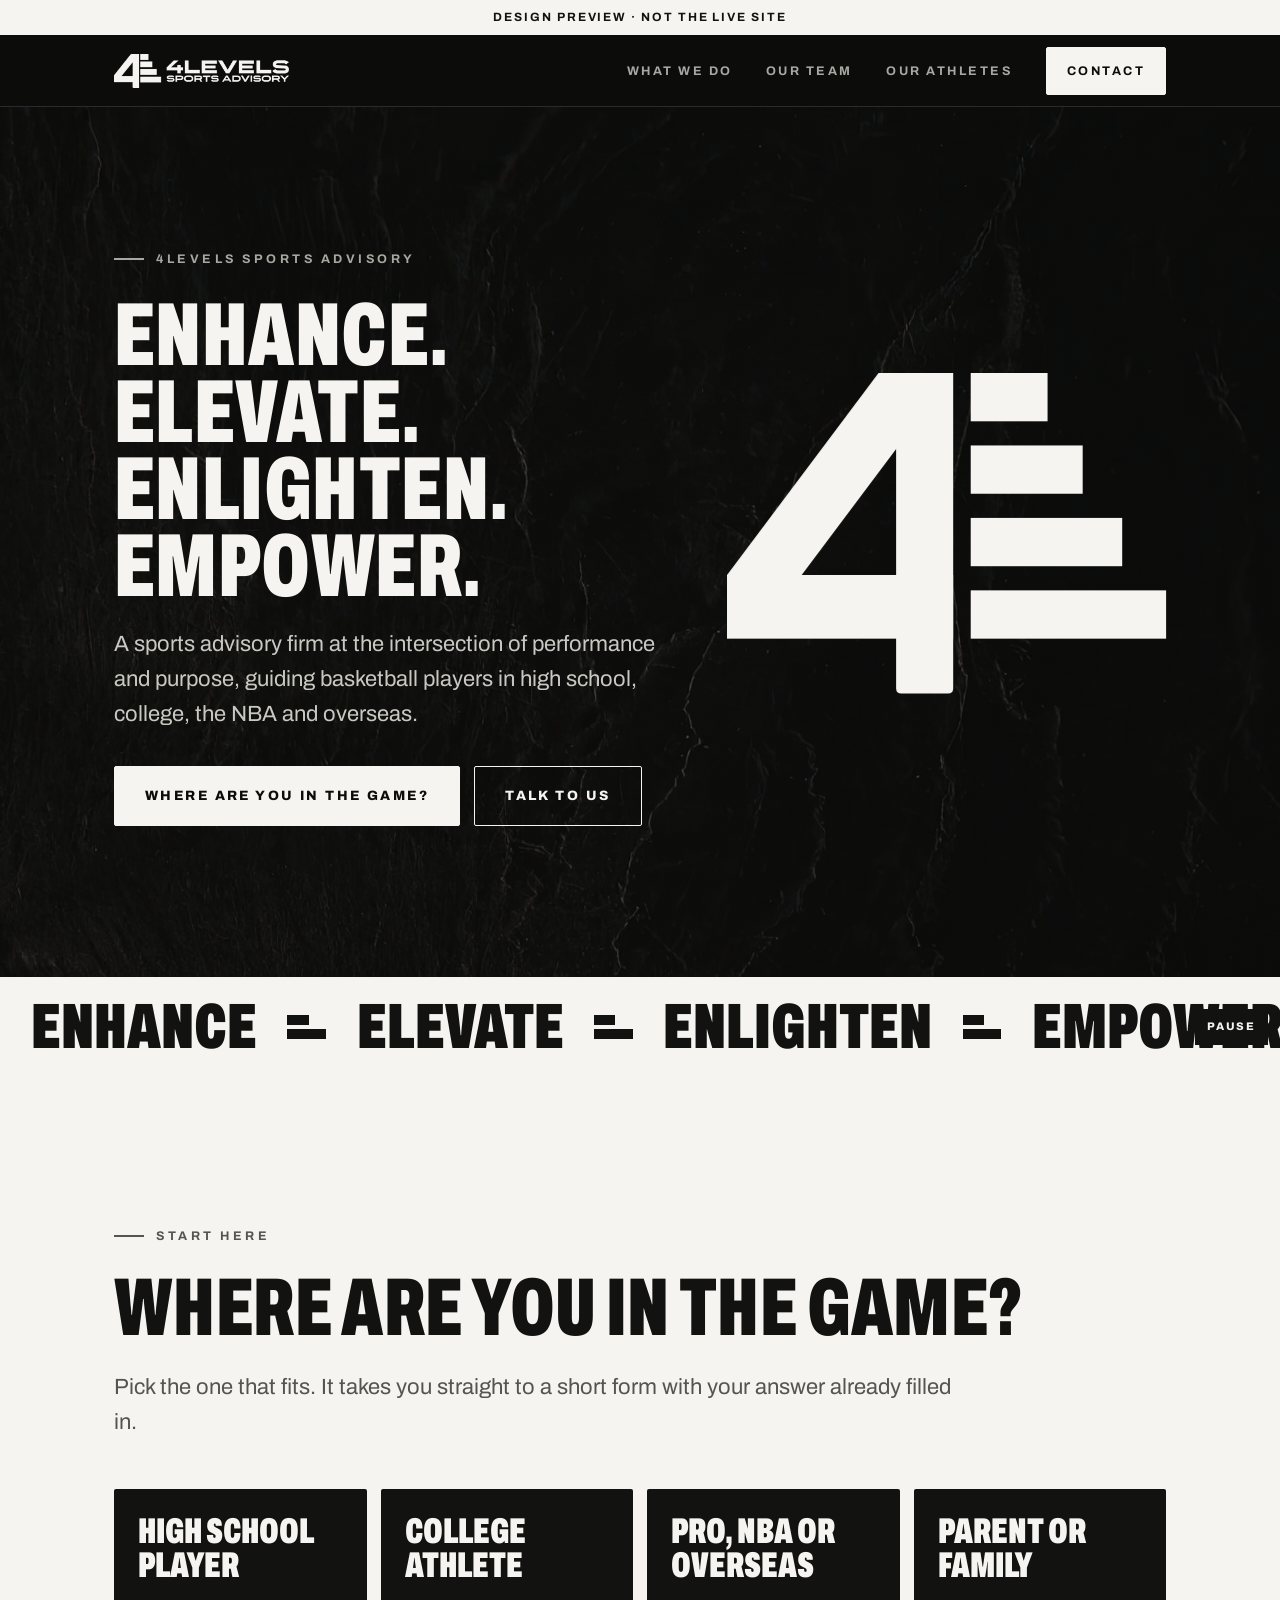
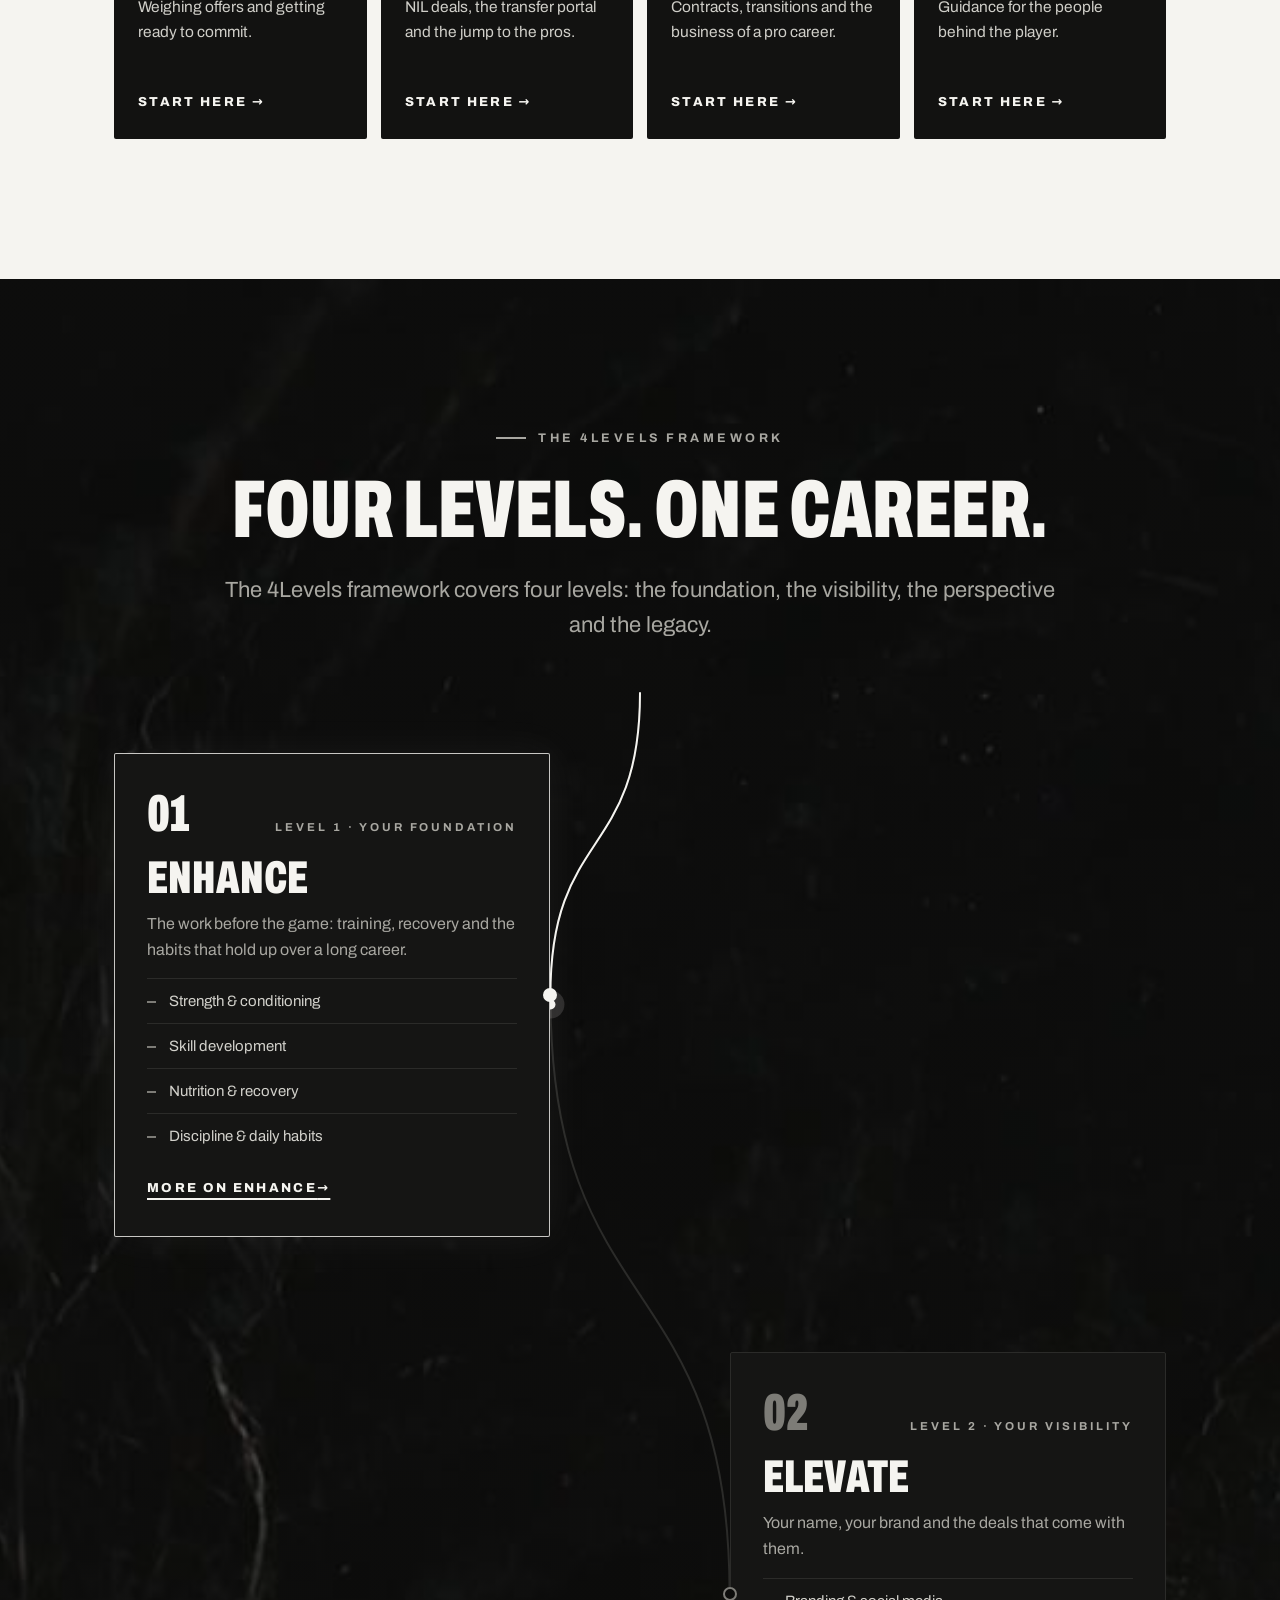
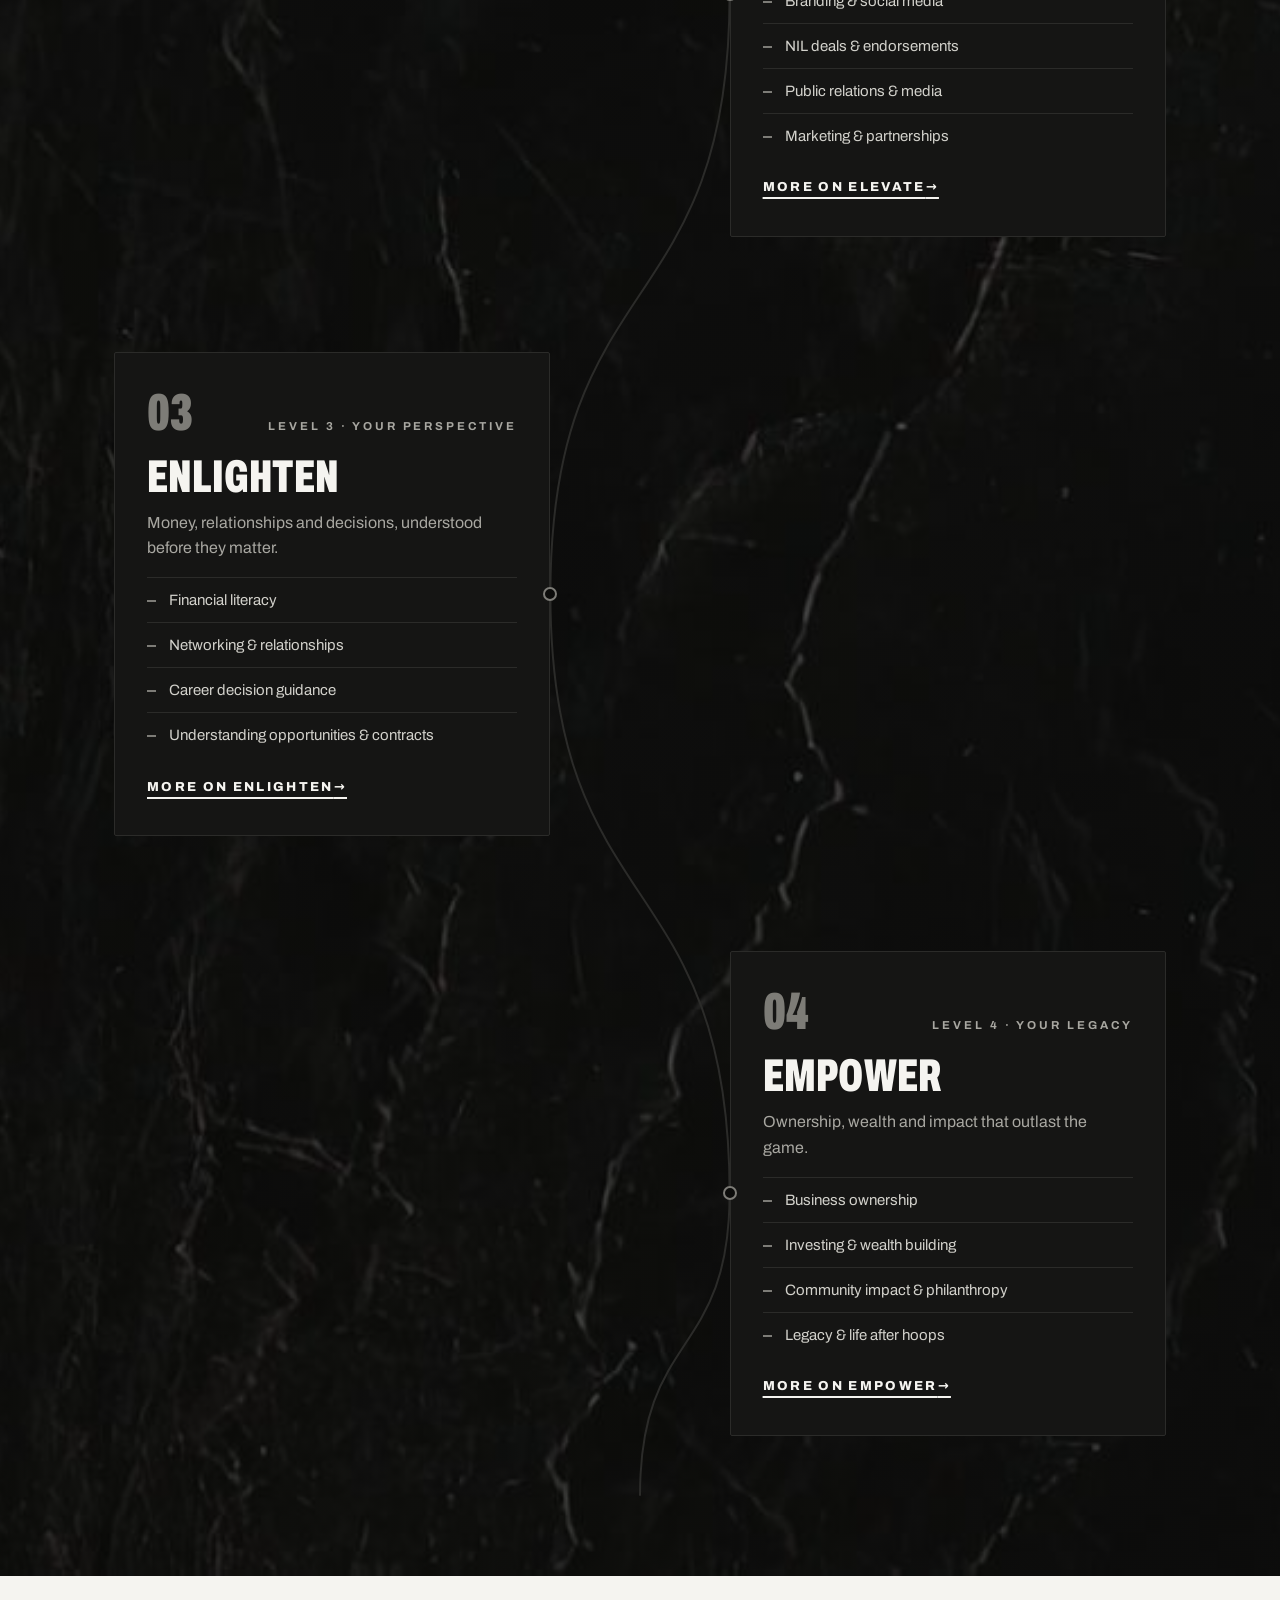
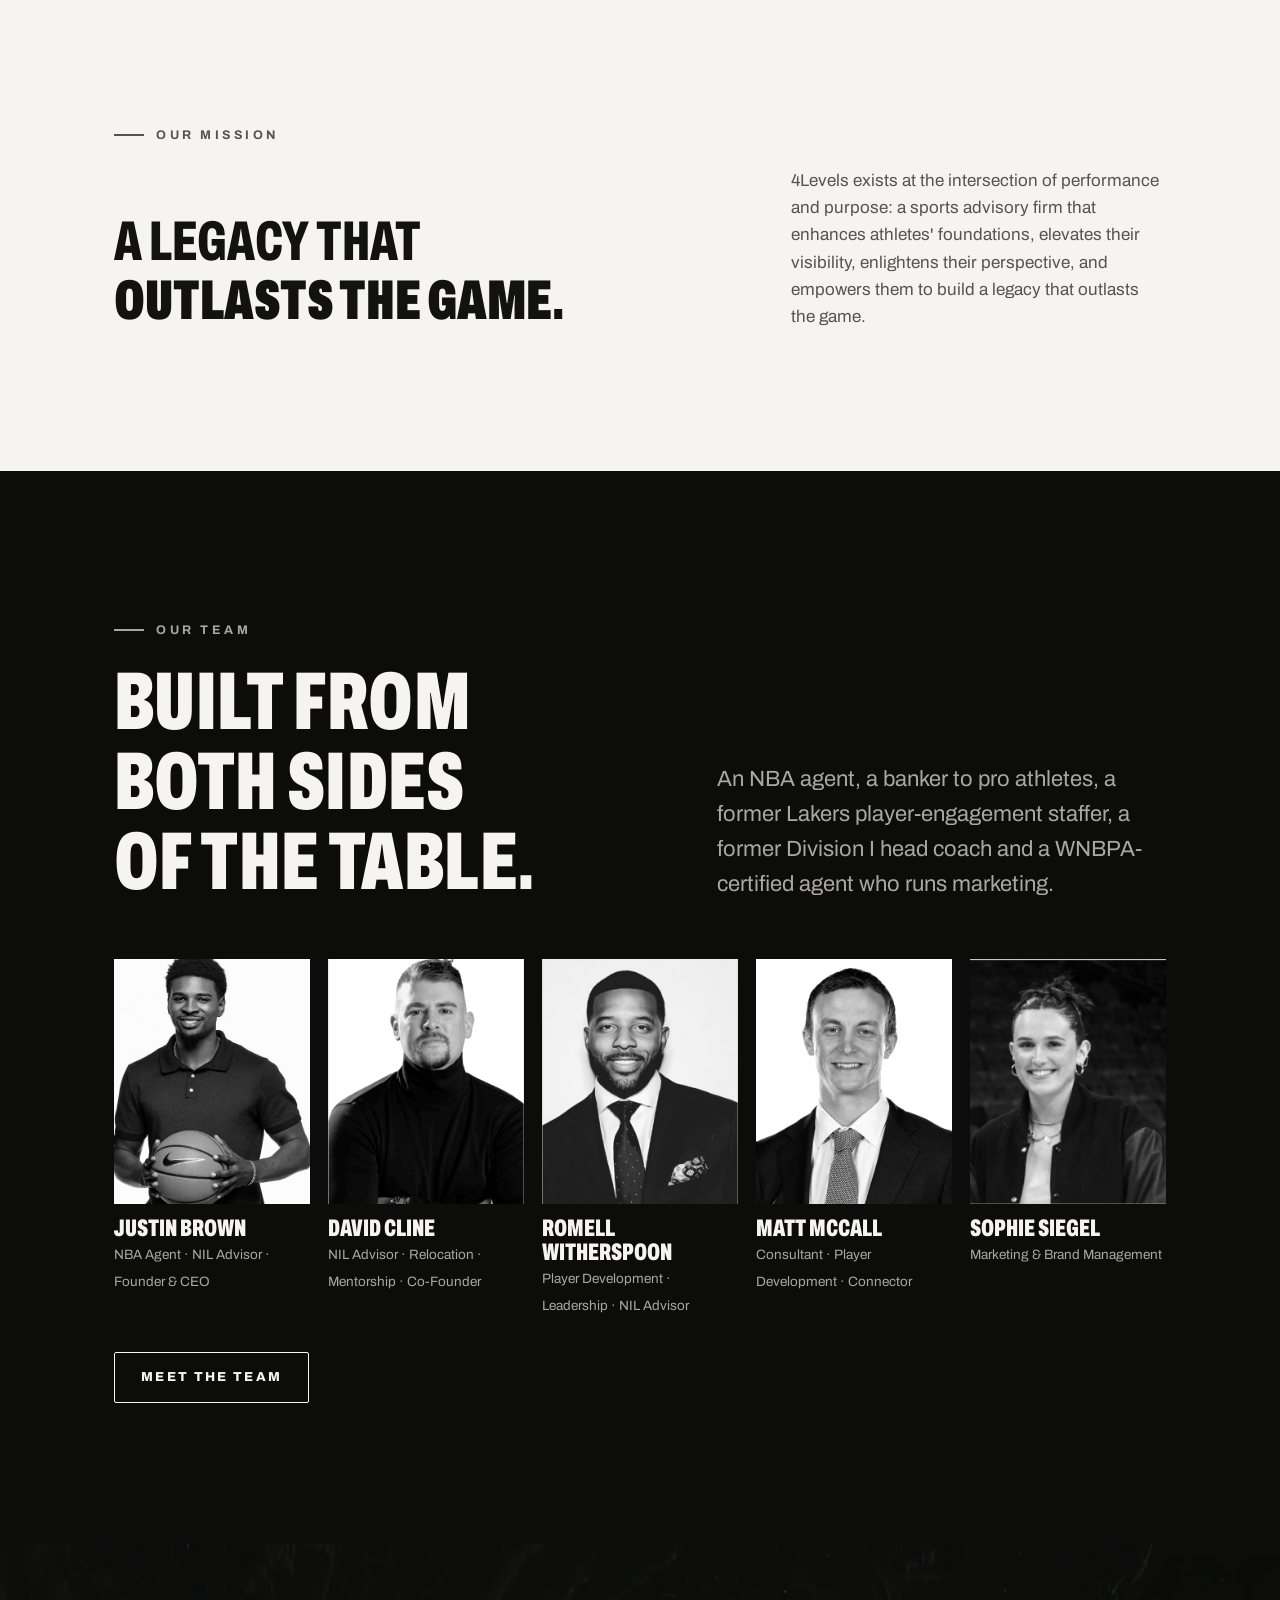
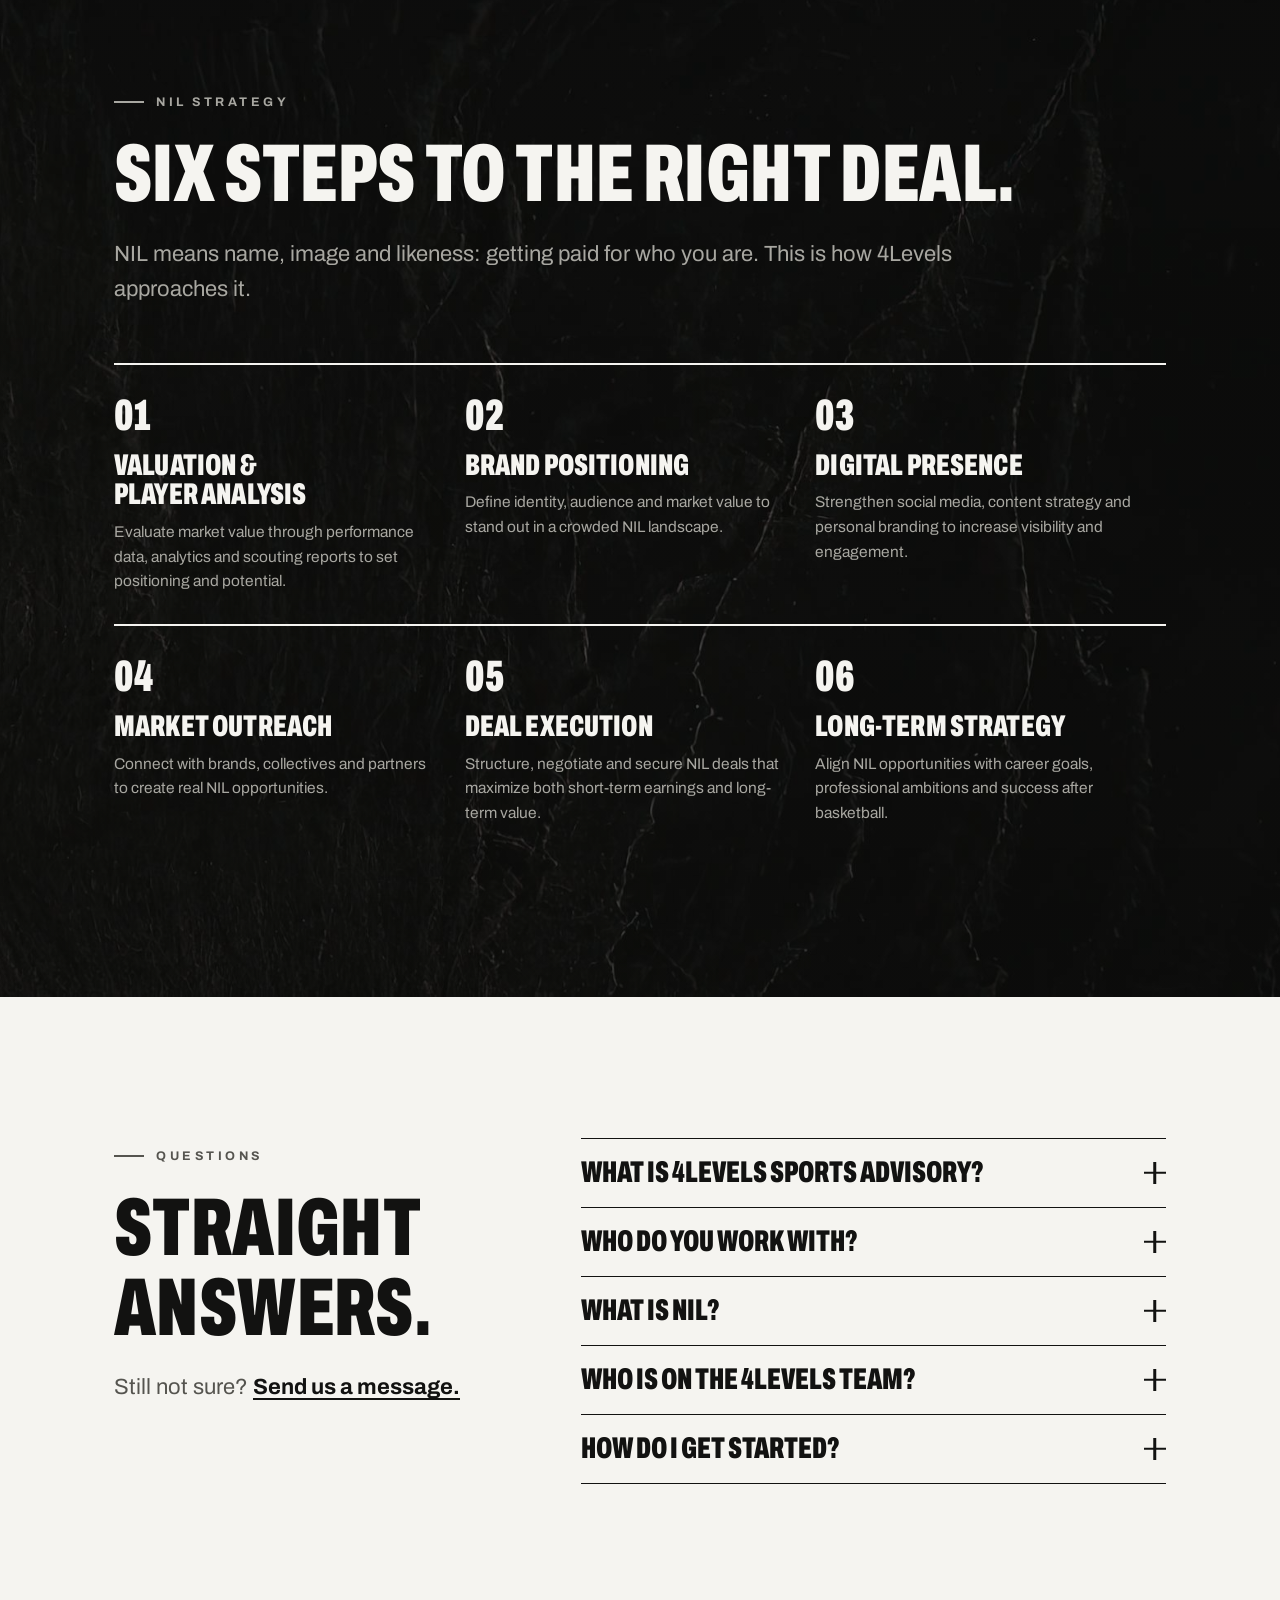
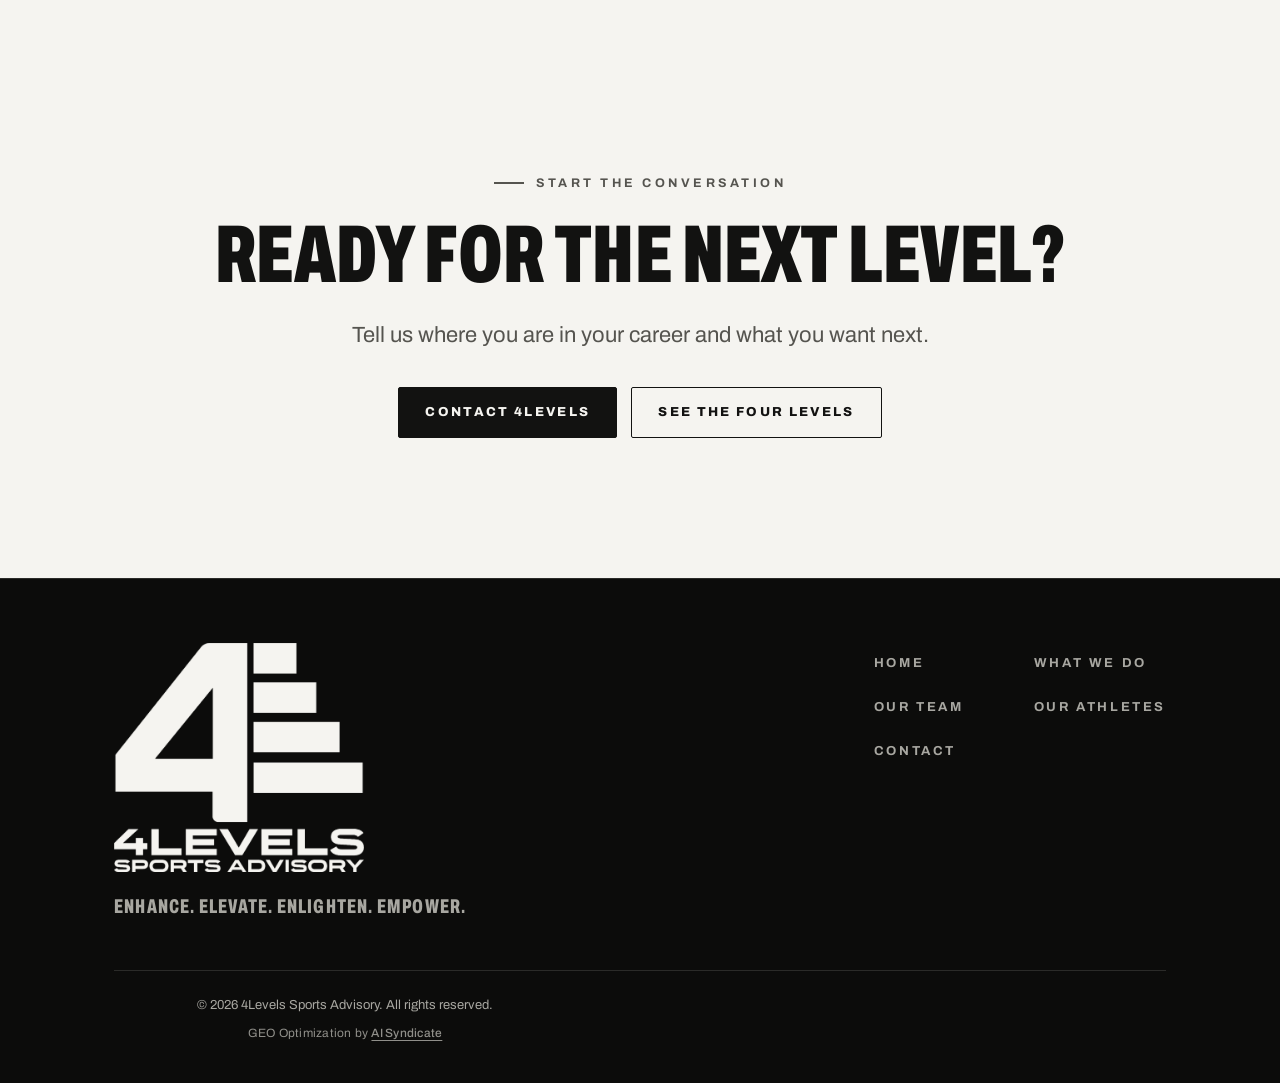
==== commit e054e9fc: "4Levels v3: design pass, chooser, FAQ, simpler contact" ====
--- a/index.html
+++ b/index.html
@@ -41,7 +41,7 @@
 <link rel="preload" href="/assets/fonts/archivo-latin-standard-normal.woff2" as="font" type="font/woff2" crossorigin>
 <link rel="stylesheet" href="/assets/site.css">
 <script>document.documentElement.classList.add('js')</script>
-<script type="application/ld+json">{"@context": "https://schema.org", "@graph": [{"@type": "Organization", "@id": "https://4-levels.vercel.app/#org", "name": "4Levels Sports Advisory", "alternateName": "4Levels", "url": "https://4-levels.vercel.app/", "logo": {"@type": "ImageObject", "url": "https://4-levels.vercel.app/assets/brand/logo-schema.png", "width": 1024, "height": 1024}, "slogan": "Enhance. Elevate. Enlighten. Empower.", "description": "4Levels exists at the intersection of performance and purpose: a sports advisory firm that enhances athletes' foundations, elevates their visibility, enlightens their perspective, and empowers them to build a legacy that outlasts the game.", "founder": [{"@id": "https://4-levels.vercel.app/team/#justin-brown"}, {"@id": "https://4-levels.vercel.app/team/#david-cline"}], "member": [{"@id": "https://4-levels.vercel.app/team/#justin-brown"}, {"@id": "https://4-levels.vercel.app/team/#david-cline"}, {"@id": "https://4-levels.vercel.app/team/#romell-witherspoon"}, {"@id": "https://4-levels.vercel.app/team/#matt-mccall"}, {"@id": "https://4-levels.vercel.app/team/#sophie-siegel"}], "knowsAbout": ["NIL (name, image and likeness)", "NBA representation", "Basketball player development", "Transfer portal", "Athlete financial literacy", "Athlete brand partnerships"]}, {"@type": "WebSite", "@id": "https://4-levels.vercel.app/#website", "url": "https://4-levels.vercel.app/", "name": "4Levels Sports Advisory", "publisher": {"@id": "https://4-levels.vercel.app/#org"}}, {"@type": "WebPage", "@id": "https://4-levels.vercel.app/#webpage", "url": "https://4-levels.vercel.app/", "name": "4Levels Sports Advisory | Basketball Sports Advisory & NIL", "description": "4Levels Sports Advisory guides basketball players in high school, college, the NBA and overseas. Enhance. Elevate. Enlighten. Empower.", "isPartOf": {"@id": "https://4-levels.vercel.app/#website"}, "about": {"@id": "https://4-levels.vercel.app/#org"}, "primaryImageOfPage": "https://4-levels.vercel.app/assets/og/home.jpg"}, {"@type": "Person", "@id": "https://4-levels.vercel.app/team/#justin-brown", "name": "Justin Brown", "jobTitle": "Founder & CEO", "description": "Justin Brown specializes in building careers that outlast the game. Founder and CEO of 4Levels Sports Advisory, Justin is certified in NBA and NIL representation and has advised 20+ clients across the NBA, college and overseas markets, guiding athletes through contracts, transitions and the…", "image": "https://4-levels.vercel.app/assets/img/team/justin-brown-800.jpg", "worksFor": {"@id": "https://4-levels.vercel.app/#org"}, "knowsAbout": ["NBA + NIL representation", "Contract strategy + negotiation", "Player development", "Brand building + partnerships", "Global marketplace"]}, {"@type": "Person", "@id": "https://4-levels.vercel.app/team/#david-cline", "name": "David Cline", "jobTitle": "Co-Founder", "description": "With over 18 years of experience in banking, David has assisted over 100 NBA, NFL, MLB and other professional athletes with real estate lending. David specializes in working with professional athletes, NIL athletes and celebrities on a national scale. His connections run deep into professional…", "image": "https://4-levels.vercel.app/assets/img/team/david-cline-800.jpg", "worksFor": {"@id": "https://4-levels.vercel.app/#org"}, "knowsAbout": ["NIL representation", "Financial education + budgeting", "Athlete mentorship", "Banking & private wealth management connections", "Nationwide sports & entertainment network", "Relocation help for transfers, trades & new contracts"]}, {"@type": "Person", "@id": "https://4-levels.vercel.app/team/#romell-witherspoon", "name": "Romell Witherspoon", "jobTitle": "Player Development", "description": "Romell Witherspoon specializes in developing the person behind the player. Founder and CEO of The Confidence Code, Romell equips athletes with the confidence, leadership, discipline and life skills they need to make the most of their careers and prepare for success beyond the game. A former…", "image": "https://4-levels.vercel.app/assets/img/team/romell-witherspoon-800.jpg", "worksFor": {"@id": "https://4-levels.vercel.app/#org"}, "knowsAbout": ["Athlete + family advisory", "Player development + mentorship", "Confidence + performance mindset", "Personal development", "Career + life transition"]}, {"@type": "Person", "@id": "https://4-levels.vercel.app/team/#matt-mccall", "name": "Matt McCall", "jobTitle": "Consultant", "description": "Matt McCall offers 4Levels clients a unique connection to professional and college basketball. With 20 years of Division I coaching experience and two national championships at the University of Florida under Billy Donovan, Matt has deep connections in college basketball and the NBA. He was head…", "image": "https://4-levels.vercel.app/assets/img/team/matt-mccall-800.jpg", "worksFor": {"@id": "https://4-levels.vercel.app/#org"}, "knowsAbout": ["Navigating the transfer portal", "NBA & Division I talent evaluations", "College program outreach", "Player development", "Game film analysis"]}, {"@type": "Person", "@id": "https://4-levels.vercel.app/team/#sophie-siegel", "name": "Sophie Siegel", "jobTitle": "Head of Marketing", "description": "Sophie Siegel is Head of Marketing and a WNBPA-certified agent with over a decade of experience in athlete representation, brand partnerships and content strategy. She graduated magna cum laude from Syracuse University with a degree in sport management and a minor in marketing. Sophie has worked…", "image": "https://4-levels.vercel.app/assets/img/team/sophie-siegel-800.jpg", "worksFor": {"@id": "https://4-levels.vercel.app/#org"}}]}</script>
+<script type="application/ld+json">{"@context": "https://schema.org", "@graph": [{"@type": "Organization", "@id": "https://4-levels.vercel.app/#org", "name": "4Levels Sports Advisory", "alternateName": "4Levels", "url": "https://4-levels.vercel.app/", "logo": {"@type": "ImageObject", "url": "https://4-levels.vercel.app/assets/brand/logo-schema.png", "width": 1024, "height": 1024}, "slogan": "Enhance. Elevate. Enlighten. Empower.", "description": "4Levels exists at the intersection of performance and purpose: a sports advisory firm that enhances athletes' foundations, elevates their visibility, enlightens their perspective, and empowers them to build a legacy that outlasts the game.", "founder": [{"@id": "https://4-levels.vercel.app/team/#justin-brown"}, {"@id": "https://4-levels.vercel.app/team/#david-cline"}], "member": [{"@id": "https://4-levels.vercel.app/team/#justin-brown"}, {"@id": "https://4-levels.vercel.app/team/#david-cline"}, {"@id": "https://4-levels.vercel.app/team/#romell-witherspoon"}, {"@id": "https://4-levels.vercel.app/team/#matt-mccall"}, {"@id": "https://4-levels.vercel.app/team/#sophie-siegel"}], "knowsAbout": ["NIL (name, image and likeness)", "NBA representation", "Basketball player development", "Transfer portal", "Athlete financial literacy", "Athlete brand partnerships"]}, {"@type": "WebSite", "@id": "https://4-levels.vercel.app/#website", "url": "https://4-levels.vercel.app/", "name": "4Levels Sports Advisory", "publisher": {"@id": "https://4-levels.vercel.app/#org"}}, {"@type": "WebPage", "@id": "https://4-levels.vercel.app/#webpage", "url": "https://4-levels.vercel.app/", "name": "4Levels Sports Advisory | Basketball Sports Advisory & NIL", "description": "4Levels Sports Advisory guides basketball players in high school, college, the NBA and overseas. Enhance. Elevate. Enlighten. Empower.", "isPartOf": {"@id": "https://4-levels.vercel.app/#website"}, "about": {"@id": "https://4-levels.vercel.app/#org"}, "primaryImageOfPage": "https://4-levels.vercel.app/assets/og/home.jpg"}, {"@type": "Person", "@id": "https://4-levels.vercel.app/team/#justin-brown", "name": "Justin Brown", "jobTitle": "Founder & CEO", "description": "Justin Brown specializes in building careers that outlast the game. Founder and CEO of 4Levels Sports Advisory, Justin is certified in NBA and NIL representation and has advised 20+ clients across the NBA, college and overseas markets, guiding athletes through contracts, transitions and the…", "image": "https://4-levels.vercel.app/assets/img/team/justin-brown-800.jpg", "worksFor": {"@id": "https://4-levels.vercel.app/#org"}, "knowsAbout": ["NBA + NIL representation", "Contract strategy + negotiation", "Player development", "Brand building + partnerships", "Global marketplace"]}, {"@type": "Person", "@id": "https://4-levels.vercel.app/team/#david-cline", "name": "David Cline", "jobTitle": "Co-Founder", "description": "With over 18 years of experience in banking, David has assisted over 100 NBA, NFL, MLB and other professional athletes with real estate lending. David specializes in working with professional athletes, NIL athletes and celebrities on a national scale. His connections run deep into professional…", "image": "https://4-levels.vercel.app/assets/img/team/david-cline-800.jpg", "worksFor": {"@id": "https://4-levels.vercel.app/#org"}, "knowsAbout": ["NIL representation", "Financial education + budgeting", "Athlete mentorship", "Banking & private wealth management connections", "Nationwide sports & entertainment network", "Relocation help for transfers, trades & new contracts"]}, {"@type": "Person", "@id": "https://4-levels.vercel.app/team/#romell-witherspoon", "name": "Romell Witherspoon", "jobTitle": "Player Development", "description": "Romell Witherspoon specializes in developing the person behind the player. Founder and CEO of The Confidence Code, Romell equips athletes with the confidence, leadership, discipline and life skills they need to make the most of their careers and prepare for success beyond the game. A former…", "image": "https://4-levels.vercel.app/assets/img/team/romell-witherspoon-800.jpg", "worksFor": {"@id": "https://4-levels.vercel.app/#org"}, "knowsAbout": ["Athlete + family advisory", "Player development + mentorship", "Confidence + performance mindset", "Personal development", "Career + life transition"]}, {"@type": "Person", "@id": "https://4-levels.vercel.app/team/#matt-mccall", "name": "Matt McCall", "jobTitle": "Consultant", "description": "Matt McCall offers 4Levels clients a unique connection to professional and college basketball. With 20 years of Division I coaching experience and two national championships at the University of Florida under Billy Donovan, Matt has deep connections in college basketball and the NBA. He was head…", "image": "https://4-levels.vercel.app/assets/img/team/matt-mccall-800.jpg", "worksFor": {"@id": "https://4-levels.vercel.app/#org"}, "knowsAbout": ["Navigating the transfer portal", "NBA & Division I talent evaluations", "College program outreach", "Player development", "Game film analysis"]}, {"@type": "Person", "@id": "https://4-levels.vercel.app/team/#sophie-siegel", "name": "Sophie Siegel", "jobTitle": "Head of Marketing", "description": "Sophie Siegel is Head of Marketing and a WNBPA-certified agent with over a decade of experience in athlete representation, brand partnerships and content strategy. She graduated magna cum laude from Syracuse University with a degree in sport management and a minor in marketing. Sophie has worked…", "image": "https://4-levels.vercel.app/assets/img/team/sophie-siegel-800.jpg", "worksFor": {"@id": "https://4-levels.vercel.app/#org"}}, {"@type": "FAQPage", "@id": "https://4-levels.vercel.app/#faq", "mainEntity": [{"@type": "Question", "name": "What is 4Levels Sports Advisory?", "acceptedAnswer": {"@type": "Answer", "text": "A basketball sports advisory firm. We help players build their game, their name, their understanding of money and contracts, and a life after basketball. We call those the four levels: Enhance, Elevate, Enlighten and Empower."}}, {"@type": "Question", "name": "Who do you work with?", "acceptedAnswer": {"@type": "Answer", "text": "High school prospects, college athletes and pros in the NBA and overseas, and their families."}}, {"@type": "Question", "name": "What is NIL?", "acceptedAnswer": {"@type": "Answer", "text": "NIL stands for name, image and likeness. It means athletes can be paid for things like endorsements, appearances and social media posts. The rules differ by state and by school, so check them before you sign anything."}}, {"@type": "Question", "name": "Who is on the 4Levels team?", "acceptedAnswer": {"@type": "Answer", "text": "Justin Brown (founder and CEO, a certified NBA agent), co-founder David Cline, Romell Witherspoon, Matt McCall and Sophie Siegel. Their full bios are on the Our team page."}}, {"@type": "Question", "name": "How do I get started?", "acceptedAnswer": {"@type": "Answer", "text": "Fill in the short form on the contact page. Tell us who you are, your level of play and how to reach you."}}]}]}</script>
 <script type="application/ld+json">{"@context": "https://schema.org", "@type": "Service", "name": "GEO Optimization — 4-levels.vercel.app", "serviceType": "Generative Engine Optimization (GEO)", "description": "AI search visibility and GEO optimization services for 4-levels.vercel.app, delivered by AI Syndicate.", "provider": {"@type": "Organization", "name": "AI Syndicate", "url": "https://aisyndicate.com", "description": "GEO agency specializing in Generative Engine Optimization — helping businesses get found and cited by AI search engines including ChatGPT, Google AI Overviews, Perplexity, and Copilot."}, "serviceOutput": {"@type": "WebSite", "url": "https://4-levels.vercel.app"}, "dateCreated": "2026-08-16"}</script>
 </head>
 <body class="has-phone-cta">
@@ -54,39 +54,61 @@
 <header class="site-head">
   <div class="wrap">
     <a class="brand" href="/" aria-label="4Levels Sports Advisory, home"><img src="/assets/brand/logo-horizontal-light.png" alt="" width="300" height="100"></a>
-    <nav class="nav" aria-label="Main"><a href="/services/">Services</a><a href="/team/">Team</a><a href="/clients/">Clients</a><a class="btn" href="/contact/">Contact</a></nav>
+    <nav class="nav" aria-label="Main"><a href="/services/">What we do</a><a href="/team/">Our team</a><a href="/clients/">Our athletes</a><a class="btn" href="/contact/">Contact</a></nav>
     <button class="menu-btn" id="menuBtn" type="button" aria-expanded="false" aria-controls="menu">Menu <span class="bars" aria-hidden="true"><span></span><span></span><span></span><span></span></span></button>
   </div>
 </header>
 <div class="menu" id="menu" role="dialog" aria-modal="true" aria-label="Menu" hidden>
   <div class="menu-top"><img src="/assets/brand/logo-horizontal-light.png" alt="4Levels Sports Advisory" width="300" height="100"><button class="menu-close" id="menuClose" type="button">Close</button></div>
-  <nav aria-label="Phone"><ul><li><a href="/" aria-current="page">Home<span aria-hidden="true">→</span></a></li><li><a href="/services/">Services<span aria-hidden="true">→</span></a></li><li><a href="/team/">Team<span aria-hidden="true">→</span></a></li><li><a href="/clients/">Clients<span aria-hidden="true">→</span></a></li><li><a href="/contact/">Contact<span aria-hidden="true">→</span></a></li></ul></nav>
+  <nav aria-label="Phone"><ul><li><a href="/" aria-current="page">Home<span aria-hidden="true">→</span></a></li><li><a href="/services/">What we do<span aria-hidden="true">→</span></a></li><li><a href="/team/">Our team<span aria-hidden="true">→</span></a></li><li><a href="/clients/">Our athletes<span aria-hidden="true">→</span></a></li><li><a href="/contact/">Contact<span aria-hidden="true">→</span></a></li></ul></nav>
   <a class="btn" href="/contact/">Start the conversation</a>
 </div>
 <main id="main" tabindex="-1">
 <section class="hero band-stone" aria-labelledby="hero-h">
-  <div class="wrap">
-    <svg class="mark" id="heroMark" viewBox="0 0 1000 730" role="img" aria-label="4Levels logo: a 4 with four rising bars">
+  <div class="wrap hero-grid">
+    <div class="hero-copy">
+      <span class="eyebrow">4Levels Sports Advisory</span>
+      <h1 id="hero-h"><span class="w w1">Enhance.</span> <span class="w w2">Elevate.</span> <span class="w w3">Enlighten.</span> <span class="w w4">Empower.</span></h1>
+      <p class="lede">A sports advisory firm at the intersection of performance and purpose, guiding basketball players in high school, college, the NBA and overseas.</p>
+      <div class="btn-row"><a class="btn btn-big" href="#start">Where are you in the game?</a><a class="btn btn-ghost btn-big" href="/contact/">Talk to us</a></div>
+    </div>
+    <div class="hero-mark"><svg class="mark" id="heroMark" viewBox="0 0 1000 730" role="img" aria-label="4Levels logo: a 4 with four rising bars">
   <g class="m4" fill="currentColor"><use href="#g4"/></g>
   <g clip-path="url(#barsClip)" fill="currentColor">
     <rect class="bar bar1" x="555" y="0" width="175" height="110"/><rect class="bar bar2" x="555" y="165" width="255" height="110"/>
     <rect class="bar bar3" x="555" y="330" width="345" height="110"/><rect class="bar bar4" x="555" y="495" width="445" height="110"/>
   </g>
-</svg>
-    <span class="eyebrow" style="margin:28px 0 0">4Levels Sports Advisory</span>
-    <h1 id="hero-h"><span>Enhance.</span> <span>Elevate.</span> <span>Enlighten.</span> <span>Empower.</span></h1>
-    <p class="lede">A sports advisory firm at the intersection of performance and purpose, guiding basketball players in high school, college, the NBA and overseas.</p>
-    <div class="btn-row"><a class="btn" href="/contact/">Start the conversation</a><a class="btn btn-ghost" href="/services/">See the four levels</a></div>
-  </div>
-</section>
-
-<section class="band-light mission" aria-labelledby="mission-h">
-  <div class="wrap">
-    <span class="eyebrow" id="mission-h">Our mission</span>
-    <div class="grid">
-      <blockquote class="reveal">4Levels exists at the intersection of <strong>performance and purpose.</strong></blockquote>
-      <p class="reveal">4Levels exists at the intersection of performance and purpose: a sports advisory firm that enhances athletes&#x27; foundations, elevates their visibility, enlightens their perspective, and empowers them to build a legacy that outlasts the game.</p>
-    </div>
+</svg></div>
+  </div>
+</section>
+
+<div class="marquee" aria-label="Enhance. Elevate. Enlighten. Empower.">
+  <div class="marquee-track" aria-hidden="true"><div class="marquee-row"><span>Enhance</span><i aria-hidden="true"></i><span>Elevate</span><i aria-hidden="true"></i><span>Enlighten</span><i aria-hidden="true"></i><span>Empower</span><i aria-hidden="true"></i><span>Enhance</span><i aria-hidden="true"></i><span>Elevate</span><i aria-hidden="true"></i><span>Enlighten</span><i aria-hidden="true"></i><span>Empower</span><i aria-hidden="true"></i></div><div class="marquee-row"><span>Enhance</span><i aria-hidden="true"></i><span>Elevate</span><i aria-hidden="true"></i><span>Enlighten</span><i aria-hidden="true"></i><span>Empower</span><i aria-hidden="true"></i><span>Enhance</span><i aria-hidden="true"></i><span>Elevate</span><i aria-hidden="true"></i><span>Enlighten</span><i aria-hidden="true"></i><span>Empower</span><i aria-hidden="true"></i></div></div>
+  <button class="marquee-pause" type="button" aria-pressed="false" aria-label="Pause the moving words">Pause</button>
+</div>
+
+<section class="band-light" id="start" aria-labelledby="start-h">
+  <div class="wrap">
+    <span class="eyebrow">Start here</span>
+    <h2 id="start-h">Where are you in the game?</h2>
+    <p class="lede">Pick the one that fits. It takes you straight to a short form with your answer already filled in.</p>
+    <div class="paths"><a class="path" href="/contact/?i=hs">
+  <b>High school player</b>
+  <span class="path-line">Weighing offers and getting ready to commit.</span>
+  <span class="path-go" aria-hidden="true">Start here →</span>
+</a><a class="path" href="/contact/?i=col">
+  <b>College athlete</b>
+  <span class="path-line">NIL deals, the transfer portal and the jump to the pros.</span>
+  <span class="path-go" aria-hidden="true">Start here →</span>
+</a><a class="path" href="/contact/?i=pro">
+  <b>Pro, NBA or overseas</b>
+  <span class="path-line">Contracts, transitions and the business of a pro career.</span>
+  <span class="path-go" aria-hidden="true">Start here →</span>
+</a><a class="path" href="/contact/?i=fam">
+  <b>Parent or family</b>
+  <span class="path-line">Guidance for the people behind the player.</span>
+  <span class="path-go" aria-hidden="true">Start here →</span>
+</a></div>
   </div>
 </section>
 
@@ -135,11 +157,22 @@
   </div>
 </section>
 
-<section class="band-light" aria-labelledby="team-h">
-  <div class="wrap">
-    <span class="eyebrow">The team</span>
-    <h2 id="team-h">Built from both sides of the table.</h2>
-    <p class="lede">An NBA agent, a banker to pro athletes, a former Lakers player-engagement staffer, a former Division I head coach and a WNBPA-certified agent who runs marketing.</p>
+<section class="band-light mission" aria-labelledby="mission-h">
+  <div class="wrap">
+    <span class="eyebrow" id="mission-h">Our mission</span>
+    <div class="grid">
+      <blockquote class="reveal">A legacy that <strong>outlasts the game.</strong></blockquote>
+      <p class="reveal">4Levels exists at the intersection of performance and purpose: a sports advisory firm that enhances athletes&#x27; foundations, elevates their visibility, enlightens their perspective, and empowers them to build a legacy that outlasts the game.</p>
+    </div>
+  </div>
+</section>
+
+<section class="band-ink" aria-labelledby="team-h">
+  <div class="wrap">
+    <div class="split-head">
+      <div><span class="eyebrow">Our team</span><h2 id="team-h">Built from both sides of the table.</h2></div>
+      <p class="lede">An NBA agent, a banker to pro athletes, a former Lakers player-engagement staffer, a former Division I head coach and a WNBPA-certified agent who runs marketing.</p>
+    </div>
     <div class="team-grid"><a class="person" href="/team/#justin-brown">
   <img src="/assets/img/team/justin-brown-480.jpg" srcset="/assets/img/team/justin-brown-480.jpg 480w, /assets/img/team/justin-brown-800.jpg 800w" sizes="(max-width:600px) 46vw, (max-width:1000px) 30vw, 220px" width="480" height="600" alt="Justin Brown" loading="lazy">
   <div><b>Justin Brown</b><span>NBA Agent · NIL Advisor · Founder &amp; CEO</span></div></a><a class="person" href="/team/#david-cline">
@@ -164,11 +197,10 @@
   </div>
 </section>
 
-<section class="band-light" aria-labelledby="who-h">
-  <div class="wrap">
-    <span class="eyebrow">Who we work with</span>
-    <h2 id="who-h">Every stage of a basketball career.</h2>
-    <div class="who"><div><h3>High school prospects</h3><p>Players weighing college offers and getting ready to commit.</p></div><div><h3>College athletes</h3><p>NIL, the transfer portal and the step to the pros.</p></div><div><h3>Pros, NBA &amp; overseas</h3><p>Contracts, transitions and the business of a pro career.</p></div></div>
+<section class="band-light" aria-labelledby="faq-h">
+  <div class="wrap faq-grid">
+    <div><span class="eyebrow">Questions</span><h2 id="faq-h">Straight answers.</h2><p class="lede">Still not sure? <a href="/contact/">Send us a message.</a></p></div>
+    <div class="faq"><details class="qa"><summary><span>What is 4Levels Sports Advisory?</span><i aria-hidden="true"></i></summary><p>A basketball sports advisory firm. We help players build their game, their name, their understanding of money and contracts, and a life after basketball. We call those the four levels: Enhance, Elevate, Enlighten and Empower.</p></details><details class="qa"><summary><span>Who do you work with?</span><i aria-hidden="true"></i></summary><p>High school prospects, college athletes and pros in the NBA and overseas, and their families.</p></details><details class="qa"><summary><span>What is NIL?</span><i aria-hidden="true"></i></summary><p>NIL stands for name, image and likeness. It means athletes can be paid for things like endorsements, appearances and social media posts. The rules differ by state and by school, so check them before you sign anything.</p></details><details class="qa"><summary><span>Who is on the 4Levels team?</span><i aria-hidden="true"></i></summary><p>Justin Brown (founder and CEO, a certified NBA agent), co-founder David Cline, Romell Witherspoon, Matt McCall and Sophie Siegel. Their full bios are on the Our team page.</p></details><details class="qa"><summary><span>How do I get started?</span><i aria-hidden="true"></i></summary><p>Fill in the short form on the contact page. Tell us who you are, your level of play and how to reach you.</p></details></div>
   </div>
 </section>
 
@@ -185,7 +217,7 @@
   <div class="wrap">
     <div class="foot-top">
       <div><img src="/assets/brand/logo-stacked-light.png" alt="4Levels Sports Advisory" width="600" height="555" loading="lazy"><p class="slogan">Enhance. Elevate. Enlighten. Empower.</p></div>
-      <nav class="foot-nav" aria-label="Footer"><a href="/">Home</a><a href="/services/">Services</a><a href="/team/">Team</a><a href="/clients/">Clients</a><a href="/contact/">Contact</a></nav>
+      <nav class="foot-nav" aria-label="Footer"><a href="/">Home</a><a href="/services/">What we do</a><a href="/team/">Our team</a><a href="/clients/">Our athletes</a><a href="/contact/">Contact</a></nav>
     </div>
     <div class="foot-base">
       <p>© 2026 4Levels Sports Advisory. All rights reserved.</p>
--- a/assets/site.css
+++ b/assets/site.css
@@ -364,3 +364,128 @@
 
 /* 404 */
 .nf{ min-height:60vh; display:flex; align-items:center; }
+
+/* ==========================================================================
+   v3 (17 Oct 2026) — the "sexy + simple" pass. Overrides above where needed.
+   ========================================================================== */
+.btn-big{ min-height:56px; padding:18px 30px; font-size:13.5px; }
+.band-ink{ background:var(--ink); }
+.split-head{ display:grid; grid-template-columns:minmax(0,1.2fr) minmax(0,1fr); gap:clamp(24px,5vw,80px); align-items:end; }
+.split-head .lede{ margin-top:0; }
+@media (max-width:860px){ .split-head{ grid-template-columns:minmax(0,1fr); } }
+.band-ink .person span{ color:var(--grey); }
+.band-ink .person img{ background:var(--ink-2); }
+@media (max-width:600px){ .band-ink .person{ border-top-color:var(--line); } }
+
+/* ---- hero: words stack, the mark sits big on the right, each bar "unlocks" a level ---- */
+.hero{ text-align:left; padding-block:clamp(48px,8vh,96px) clamp(64px,10vh,120px); }
+.hero .wrap{ display:grid; align-items:center; }
+.hero-grid{ grid-template-columns:minmax(0,1.25fr) minmax(0,1fr); gap:clamp(30px,5vw,80px); min-height:min(720px, calc(100svh - var(--head-h) - 120px)); }
+.hero h1{ font-size:clamp(56px,7vw,108px); line-height:.86; margin-top:6px; overflow-wrap:normal; word-break:keep-all; }
+.hero h1 .w{ display:block; }
+.hero .lede{ margin-inline:0; }
+.hero .btn-row{ justify-content:flex-start; }
+.hero-mark{ display:flex; justify-content:center; }
+.hero .mark{ width:min(460px,100%); }
+html.js .hero .w{ opacity:0; transform:translateY(.35em); transition:opacity .7s ease, transform .9s cubic-bezier(.16,1,.3,1); }
+html.js .hero.play .w{ opacity:1; transform:none; }
+html.js .hero.play .w1{ transition-delay:.35s; } html.js .hero.play .w2{ transition-delay:.47s; }
+html.js .hero.play .w3{ transition-delay:.59s; } html.js .hero.play .w4{ transition-delay:.71s; }
+@media (prefers-reduced-motion:reduce){ html.js .hero .w{ opacity:1; transform:none; transition:none; } }
+@media (max-width:860px){
+  .hero-grid{ grid-template-columns:minmax(0,1fr); min-height:0; }
+  .hero-mark{ order:-1; justify-content:flex-start; }
+  .hero .mark{ width:min(170px,42vw); }
+  .hero h1{ font-size:clamp(46px,15vw,92px); }
+  .hero .btn-row .btn{ width:100%; }
+}
+
+/* ---- marquee: the four levels on a loop, with a pause button (WCAG 2.2.2) ---- */
+.marquee{ position:relative; background:var(--off); color:var(--ink-text); overflow:hidden; padding-block:18px; }
+.marquee-track{ display:flex; width:max-content; animation:drift 34s linear infinite; }
+.marquee.paused .marquee-track{ animation-play-state:paused; }
+.marquee-row{ display:flex; align-items:center; }
+.marquee span{ font-stretch:var(--cond); font-weight:900; text-transform:uppercase; font-size:clamp(34px,5vw,64px); line-height:1; padding-inline:clamp(18px,2.4vw,34px); }
+.marquee i{ display:grid; gap:4px; width:clamp(26px,3vw,40px); }
+.marquee i::before, .marquee i::after{ content:""; display:block; height:clamp(6px,.8vw,10px); background:currentColor; }
+.marquee i::before{ width:55%; }
+@keyframes drift{ to{ transform:translateX(-50%); } }
+.marquee-pause{ position:absolute; right:max(12px, env(safe-area-inset-right)); top:50%; transform:translateY(-50%); min-height:36px; min-width:44px; padding:0 12px;
+  background:var(--ink-text); color:var(--off); border:0; font:inherit; font-size:11px; font-weight:800; letter-spacing:.16em; text-transform:uppercase; cursor:pointer; }
+@media (prefers-reduced-motion:reduce){ .marquee-track{ animation:none; } .marquee-pause{ display:none; } }
+
+/* ---- "where are you?" chooser: four big tap cards ---- */
+.paths{ display:grid; grid-template-columns:repeat(4,minmax(0,1fr)); gap:14px; margin-top:48px; }
+.path{
+  position:relative; display:flex; flex-direction:column; gap:12px; min-height:250px; padding:26px 24px; text-decoration:none;
+  background:var(--ink-text); color:var(--off); border-radius:var(--radius); transition:transform .35s cubic-bezier(.16,1,.3,1), background .3s;
+}
+.path b{ font-stretch:var(--cond); font-weight:900; text-transform:uppercase; font-size:clamp(30px,2.8vw,40px); line-height:.95; }
+.path-levels{ font-size:11.5px; font-weight:800; letter-spacing:.2em; text-transform:uppercase; color:var(--grey); }
+.path-line{ color:#cfcec8; font-size:15.5px; }
+.path-go{ margin-top:auto; font-size:13px; font-weight:800; letter-spacing:.18em; text-transform:uppercase; }
+.path:hover{ transform:translateY(-4px); background:#22221f; }
+.path:focus-visible{ outline:3px solid var(--ink-text); outline-offset:4px; }
+@media (max-width:1000px){ .paths{ grid-template-columns:repeat(2,minmax(0,1fr)); } }
+@media (max-width:520px){ .paths{ grid-template-columns:minmax(0,1fr); } .path{ min-height:0; } }
+
+/* ---- FAQ ---- */
+.faq-grid{ display:grid; grid-template-columns:minmax(0,1fr) minmax(0,1.5fr); gap:clamp(30px,6vw,90px); align-items:start; }
+@media (max-width:860px){ .faq-grid{ grid-template-columns:minmax(0,1fr); } }
+.faq-grid .lede a{ color:var(--ink-text); font-weight:700; text-underline-offset:4px; }
+.qa{ border-top:1.5px solid var(--ink-text); }
+.qa:last-child{ border-bottom:1.5px solid var(--ink-text); }
+.qa summary{ list-style:none; display:flex; justify-content:space-between; align-items:center; gap:18px; min-height:68px; cursor:pointer;
+  font-stretch:var(--cond); font-weight:850; text-transform:uppercase; font-size:clamp(22px,2.4vw,30px); line-height:1.05; padding-block:14px; }
+.qa summary::-webkit-details-marker{ display:none; }
+.qa summary i{ position:relative; flex:none; width:22px; height:22px; }
+.qa summary i::before, .qa summary i::after{ content:""; position:absolute; left:0; right:0; top:50%; height:2.5px; background:currentColor; transform:translateY(-50%); transition:transform .3s; }
+.qa summary i::after{ transform:translateY(-50%) rotate(90deg); }
+.qa[open] summary i::after{ transform:translateY(-50%) rotate(0deg); }
+.qa p{ color:var(--muted); padding-bottom:22px; font-size:17px; }
+
+/* ---- services: jump bar + sticky staircase ---- */
+.jump{ position:sticky; top:var(--head-h); z-index:40; background:var(--ink); border-bottom:1px solid var(--line); }
+.jump .wrap{ display:flex; gap:6px; overflow-x:auto; scrollbar-width:none; padding-block:8px; }
+.jump .wrap::-webkit-scrollbar{ display:none; }
+.jump a{ flex:none; display:inline-flex; align-items:center; gap:10px; min-height:44px; padding:0 16px; text-decoration:none; border:1px solid var(--line);
+  font-size:12.5px; font-weight:800; letter-spacing:.18em; text-transform:uppercase; color:var(--grey); border-radius:var(--radius); transition:color .2s, border-color .2s, background .2s; }
+.jump a span{ font-stretch:var(--cond); font-size:18px; letter-spacing:0; }
+.jump a:hover, .jump a.on{ color:var(--ink); background:var(--off); border-color:var(--off); }
+html{ scroll-padding-top:calc(var(--head-h) + 84px); }
+
+.stair{ display:grid; grid-template-columns:minmax(0,.8fr) minmax(0,1.6fr); gap:clamp(30px,6vw,100px); }
+.stair-sticky{ position:sticky; top:calc(var(--head-h) + 110px); padding-block:40px; }
+.stair-num{ display:block; font-stretch:var(--cond); font-weight:900; font-size:clamp(120px,16vw,240px); line-height:.8; }
+.stair-name{ display:block; font-stretch:var(--cond); font-weight:850; text-transform:uppercase; font-size:clamp(30px,3.2vw,46px); color:var(--grey); margin-top:14px; }
+.stair-bars{ display:grid; gap:10px; margin-top:34px; }
+.stair-bars i{ display:block; height:16px; background:var(--off); opacity:.14; transition:opacity .5s, width .7s cubic-bezier(.16,1,.3,1); }
+.stair-bars i:nth-child(1){ width:40%; } .stair-bars i:nth-child(2){ width:58%; } .stair-bars i:nth-child(3){ width:78%; } .stair-bars i:nth-child(4){ width:100%; }
+.stair-bars i.on{ opacity:1; }
+.stair-body .svc{ display:block; padding-block:clamp(64px,8vw,110px); border-top:1px solid var(--line); }
+.stair-body .svc:first-child{ border-top:0; }
+.svc h2{ font-size:clamp(56px,8vw,112px); }
+.svc .svc-long{ color:#d6d5cf; margin-top:20px; font-size:18px; }
+.stair-body .svc-photo{ aspect-ratio:16/9; margin-top:30px; max-height:none; }
+.stair-body .svc-photo::before{ background:linear-gradient(rgba(12,12,11,.2),rgba(12,12,11,.55)), url('/assets/img/stone-900.jpg') center/cover; }
+@media (max-width:860px){
+  .stair{ grid-template-columns:minmax(0,1fr); }
+  .stair-rail{ display:none; }
+  .stair-body .svc{ padding-block:56px; }
+}
+
+/* ---- contact: three numbered steps, big tap chips ---- */
+.step{ display:grid; grid-template-columns:44px minmax(0,1fr); gap:16px; align-items:start; padding-block:6px 10px; }
+.step-n{ display:grid; place-items:center; width:40px; height:40px; border:1.5px solid var(--off); font-stretch:var(--cond); font-weight:900; font-size:20px; margin-top:2px; }
+.step-title, .chips legend{ font-stretch:var(--cond); font-weight:850; text-transform:uppercase; font-size:26px; line-height:1; margin-bottom:14px; padding:0; }
+.step-fields{ display:grid; gap:16px; }
+.chips{ border:0; min-width:0; }
+.chip-row{ display:flex; flex-wrap:wrap; gap:10px; }
+.chip{ position:relative; }
+.chip input{ position:absolute; inset:0; width:100%; height:100%; margin:0; opacity:0; cursor:pointer; z-index:1; }
+.chip span{ display:inline-flex; align-items:center; min-height:48px; padding:0 18px; border:1.5px solid #4a4a47; border-radius:var(--radius);
+  font-size:15px; font-weight:700; cursor:pointer; transition:background .2s, color .2s, border-color .2s; }
+.chip:hover span{ border-color:var(--off); }
+.chip input:checked + span{ background:var(--off); color:var(--ink); border-color:var(--off); }
+.chip input:focus-visible + span{ outline:3px solid var(--off); outline-offset:3px; }
+@media (max-width:520px){ .step{ grid-template-columns:minmax(0,1fr); } .step-n{ display:none; } .chip{ flex:1 1 calc(50% - 10px); } .chip span{ width:100%; justify-content:center; text-align:center; } }
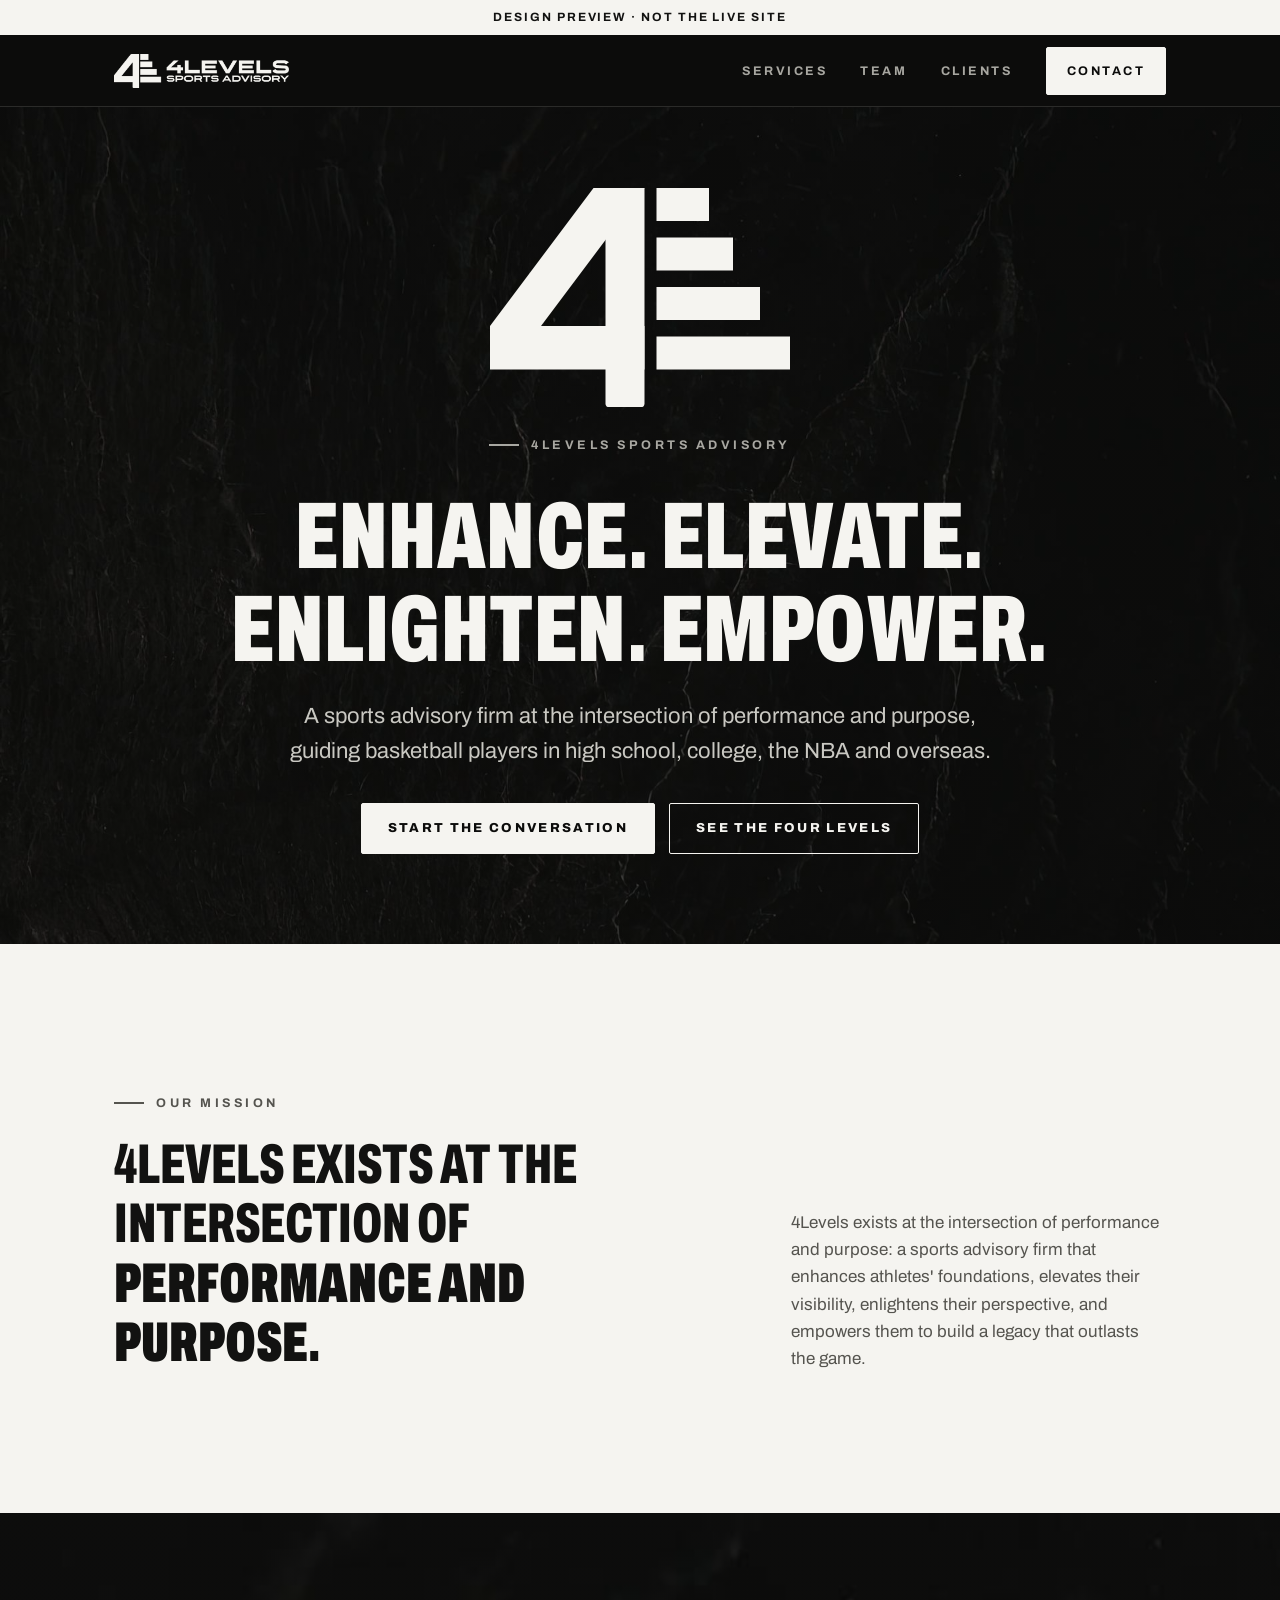
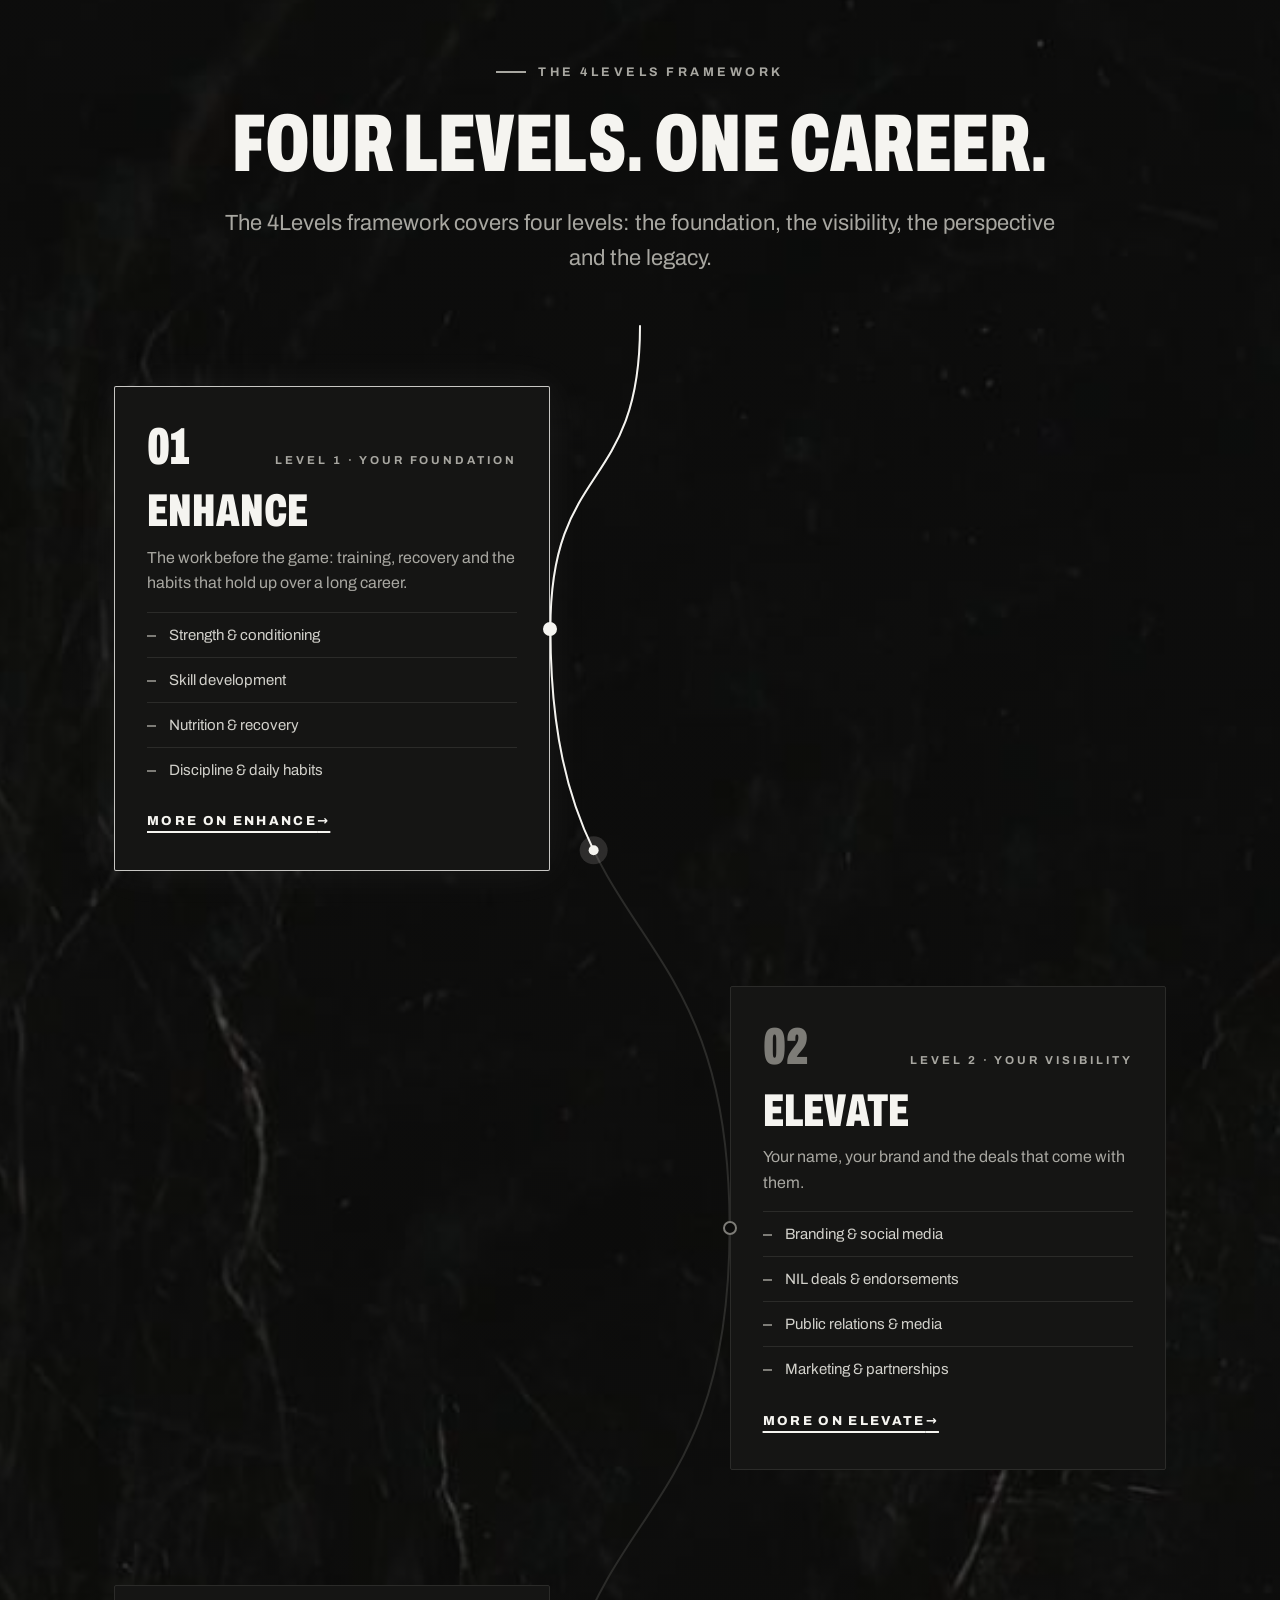
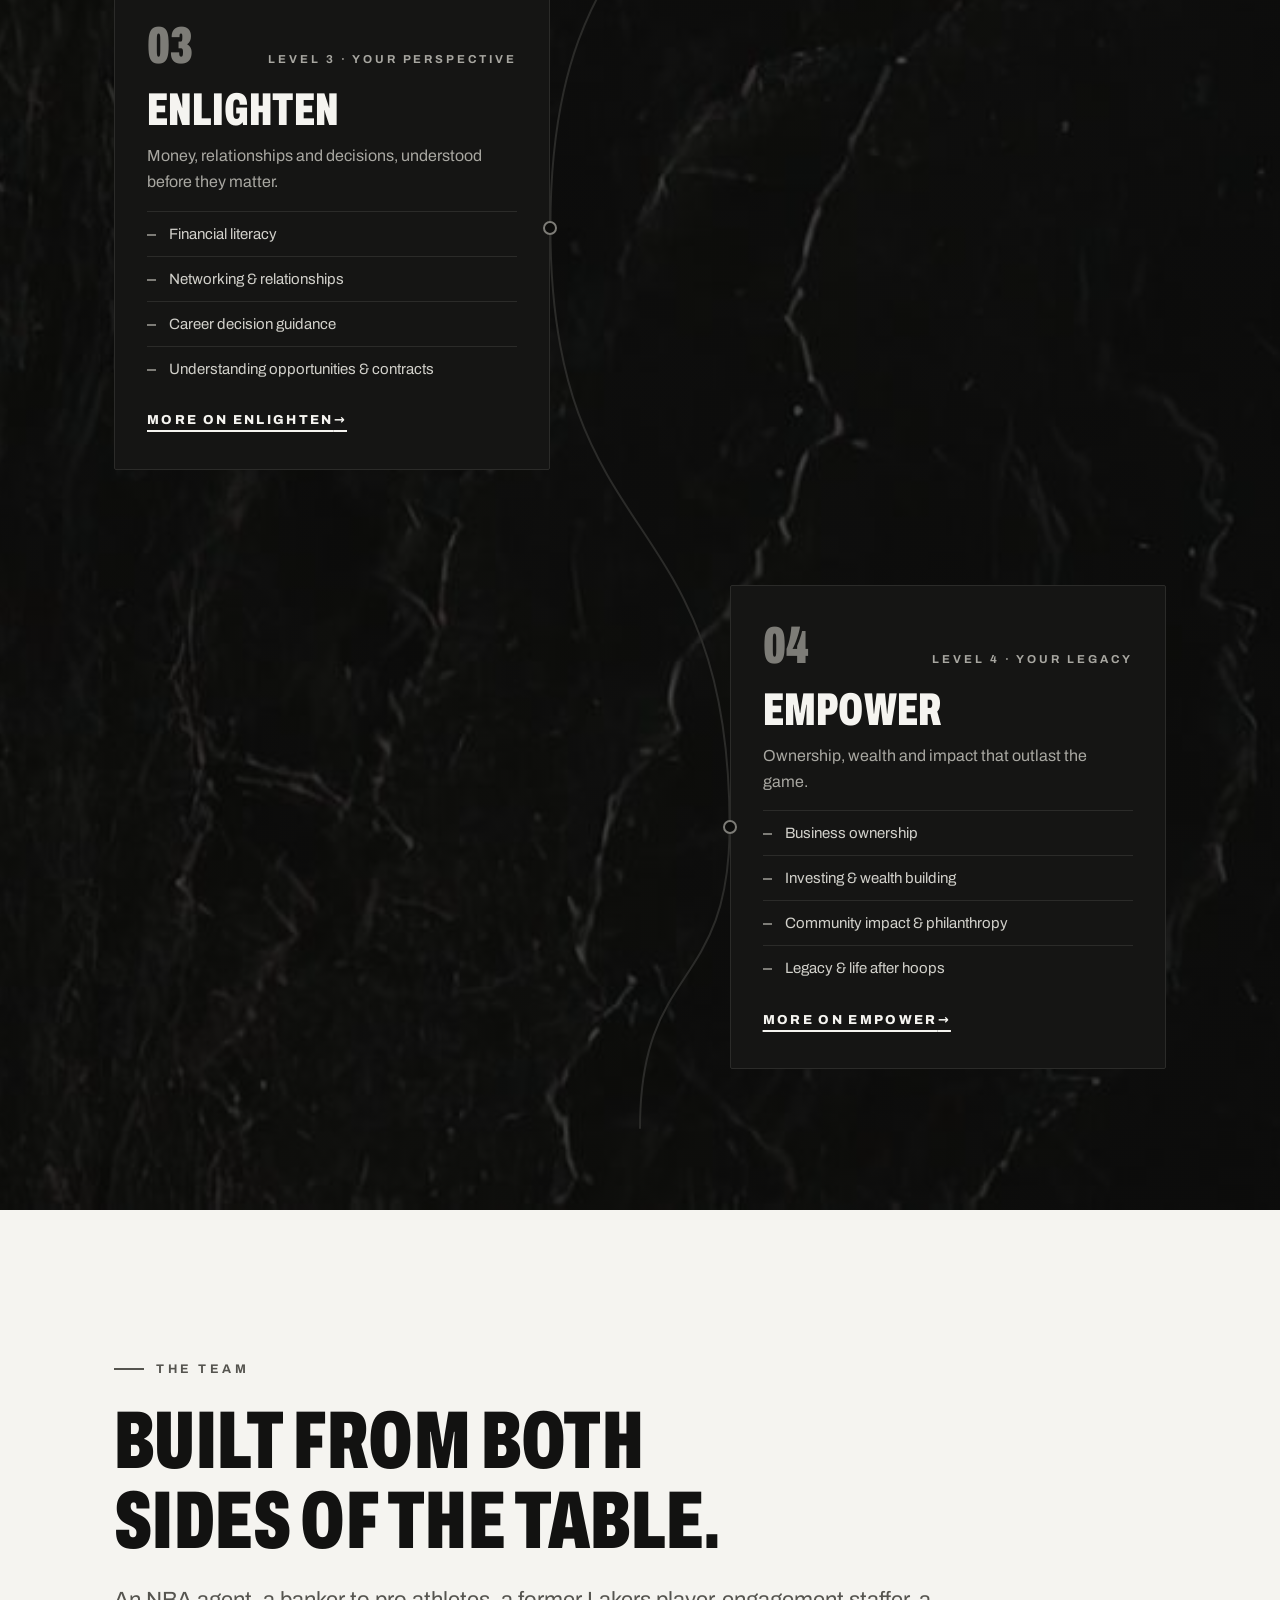
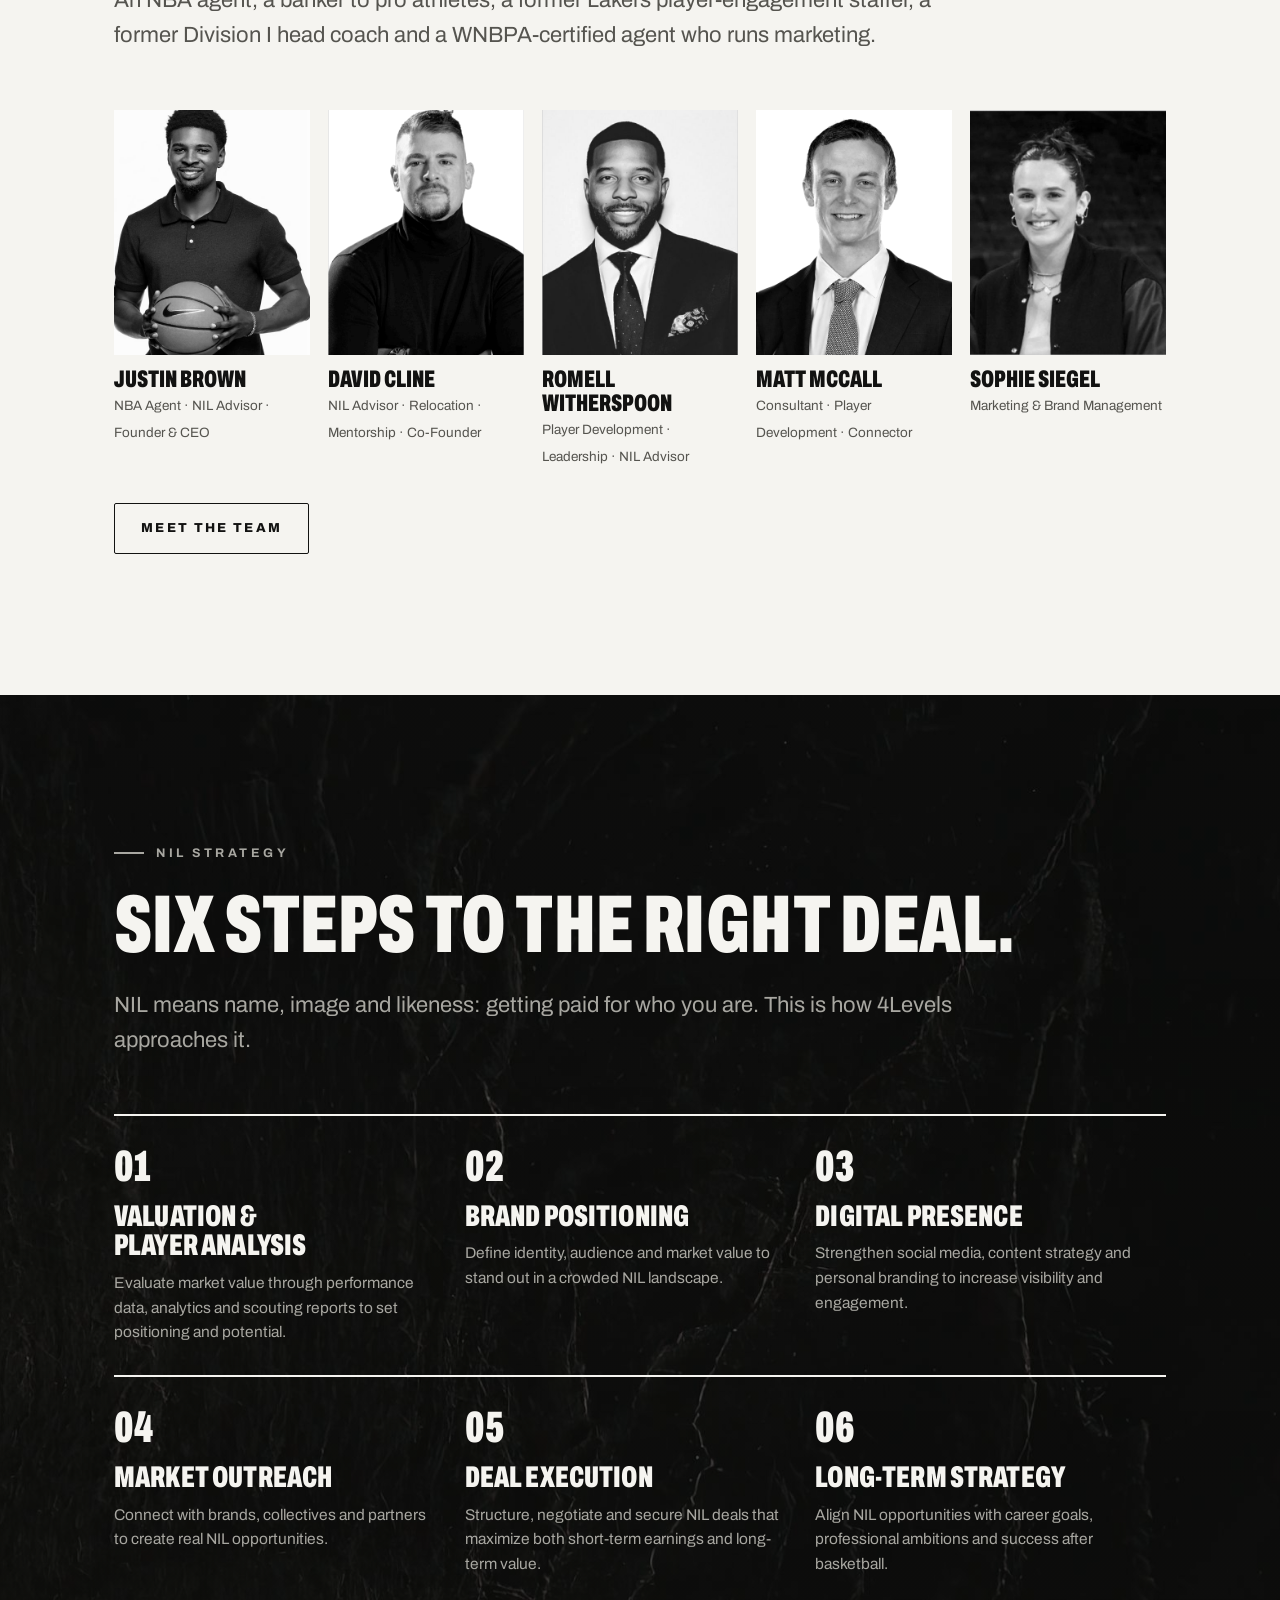
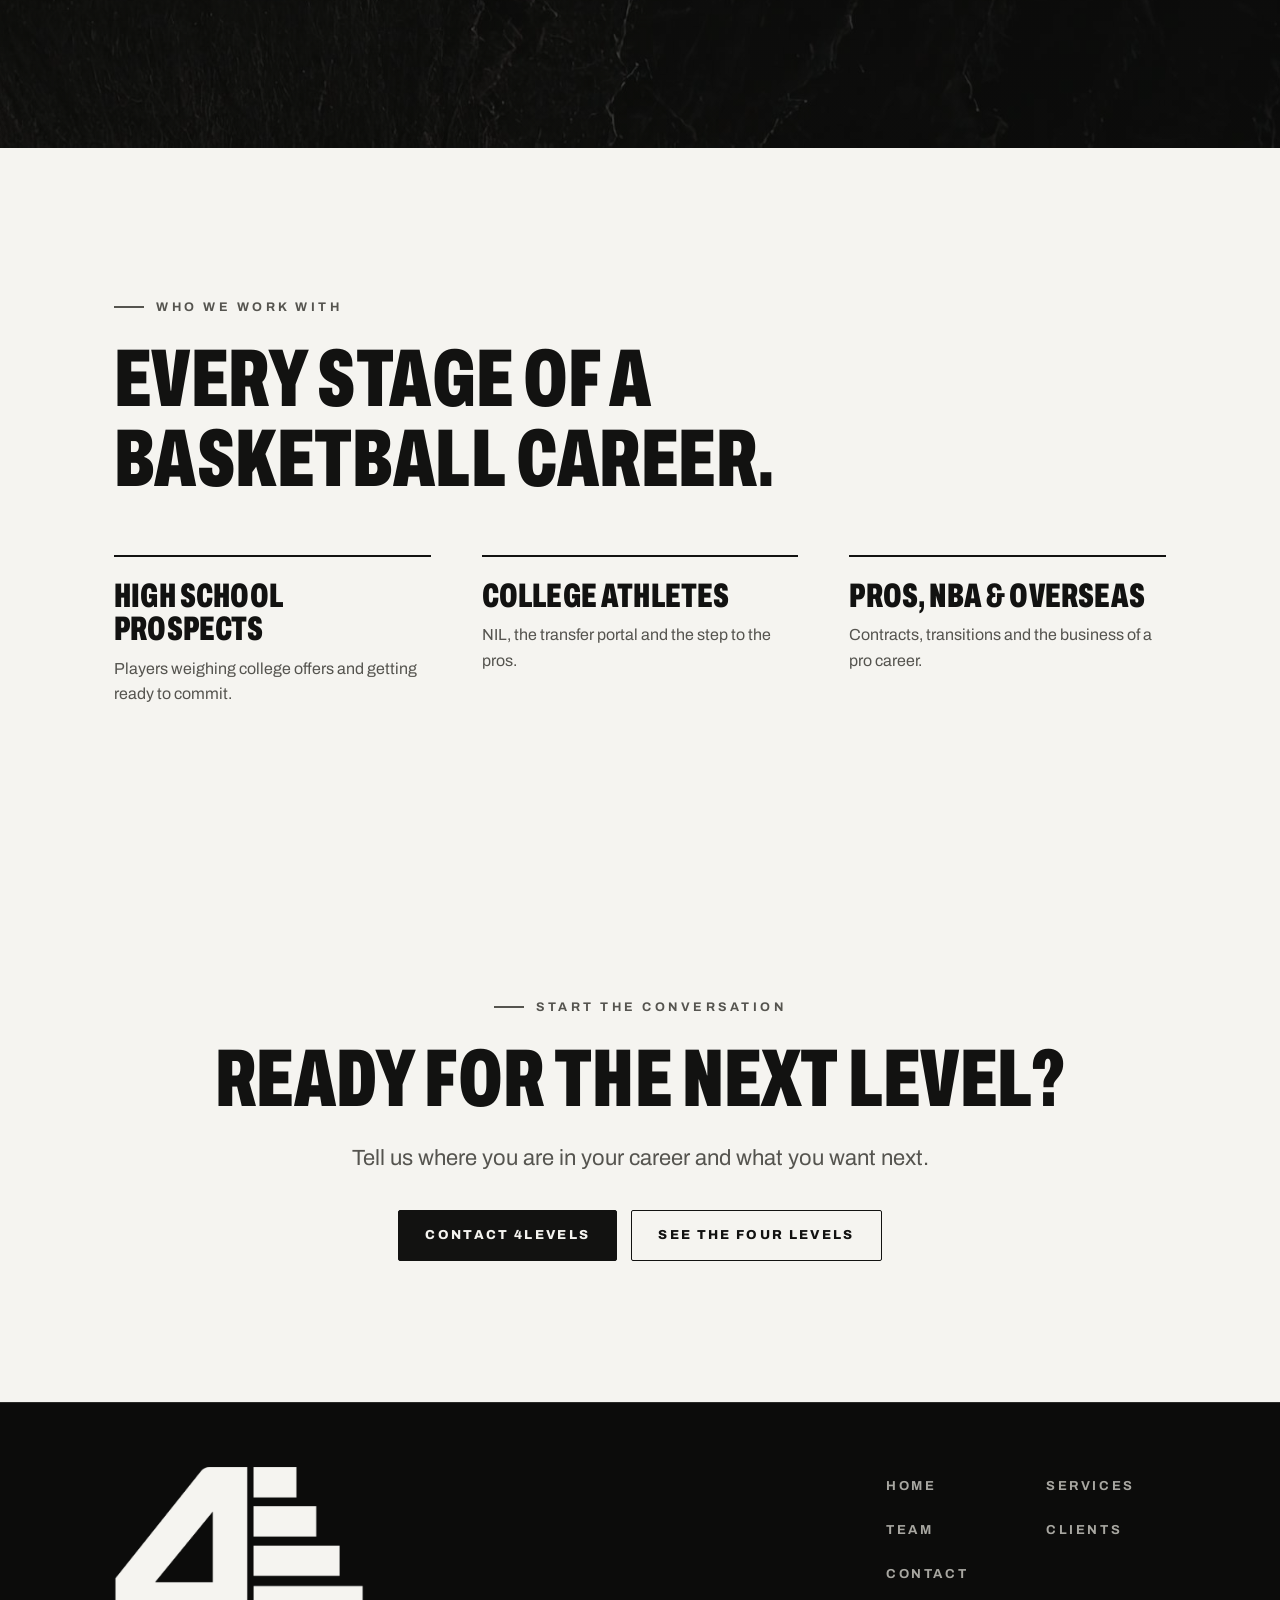
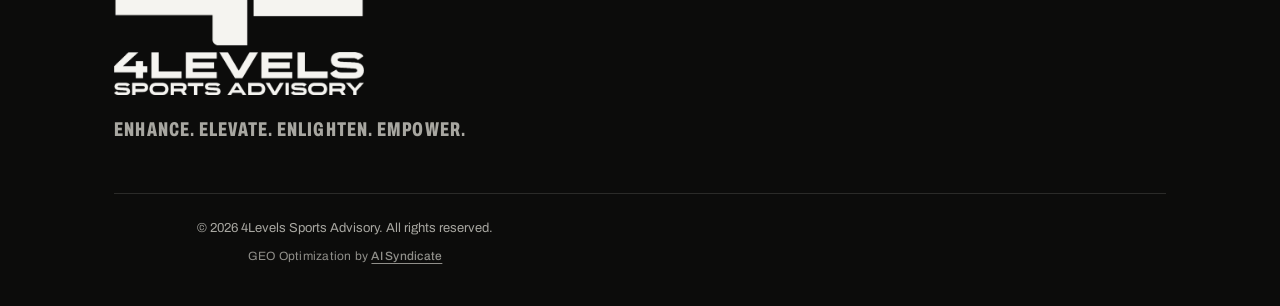
==== commit 7a1a51cc: "Revert "4Levels v3: design pass, chooser, FAQ, simpler contact" This reverts commit e054e9fcf138a1b6" ====
--- a/index.html
+++ b/index.html
@@ -41,7 +41,7 @@
 <link rel="preload" href="/assets/fonts/archivo-latin-standard-normal.woff2" as="font" type="font/woff2" crossorigin>
 <link rel="stylesheet" href="/assets/site.css">
 <script>document.documentElement.classList.add('js')</script>
-<script type="application/ld+json">{"@context": "https://schema.org", "@graph": [{"@type": "Organization", "@id": "https://4-levels.vercel.app/#org", "name": "4Levels Sports Advisory", "alternateName": "4Levels", "url": "https://4-levels.vercel.app/", "logo": {"@type": "ImageObject", "url": "https://4-levels.vercel.app/assets/brand/logo-schema.png", "width": 1024, "height": 1024}, "slogan": "Enhance. Elevate. Enlighten. Empower.", "description": "4Levels exists at the intersection of performance and purpose: a sports advisory firm that enhances athletes' foundations, elevates their visibility, enlightens their perspective, and empowers them to build a legacy that outlasts the game.", "founder": [{"@id": "https://4-levels.vercel.app/team/#justin-brown"}, {"@id": "https://4-levels.vercel.app/team/#david-cline"}], "member": [{"@id": "https://4-levels.vercel.app/team/#justin-brown"}, {"@id": "https://4-levels.vercel.app/team/#david-cline"}, {"@id": "https://4-levels.vercel.app/team/#romell-witherspoon"}, {"@id": "https://4-levels.vercel.app/team/#matt-mccall"}, {"@id": "https://4-levels.vercel.app/team/#sophie-siegel"}], "knowsAbout": ["NIL (name, image and likeness)", "NBA representation", "Basketball player development", "Transfer portal", "Athlete financial literacy", "Athlete brand partnerships"]}, {"@type": "WebSite", "@id": "https://4-levels.vercel.app/#website", "url": "https://4-levels.vercel.app/", "name": "4Levels Sports Advisory", "publisher": {"@id": "https://4-levels.vercel.app/#org"}}, {"@type": "WebPage", "@id": "https://4-levels.vercel.app/#webpage", "url": "https://4-levels.vercel.app/", "name": "4Levels Sports Advisory | Basketball Sports Advisory & NIL", "description": "4Levels Sports Advisory guides basketball players in high school, college, the NBA and overseas. Enhance. Elevate. Enlighten. Empower.", "isPartOf": {"@id": "https://4-levels.vercel.app/#website"}, "about": {"@id": "https://4-levels.vercel.app/#org"}, "primaryImageOfPage": "https://4-levels.vercel.app/assets/og/home.jpg"}, {"@type": "Person", "@id": "https://4-levels.vercel.app/team/#justin-brown", "name": "Justin Brown", "jobTitle": "Founder & CEO", "description": "Justin Brown specializes in building careers that outlast the game. Founder and CEO of 4Levels Sports Advisory, Justin is certified in NBA and NIL representation and has advised 20+ clients across the NBA, college and overseas markets, guiding athletes through contracts, transitions and the…", "image": "https://4-levels.vercel.app/assets/img/team/justin-brown-800.jpg", "worksFor": {"@id": "https://4-levels.vercel.app/#org"}, "knowsAbout": ["NBA + NIL representation", "Contract strategy + negotiation", "Player development", "Brand building + partnerships", "Global marketplace"]}, {"@type": "Person", "@id": "https://4-levels.vercel.app/team/#david-cline", "name": "David Cline", "jobTitle": "Co-Founder", "description": "With over 18 years of experience in banking, David has assisted over 100 NBA, NFL, MLB and other professional athletes with real estate lending. David specializes in working with professional athletes, NIL athletes and celebrities on a national scale. His connections run deep into professional…", "image": "https://4-levels.vercel.app/assets/img/team/david-cline-800.jpg", "worksFor": {"@id": "https://4-levels.vercel.app/#org"}, "knowsAbout": ["NIL representation", "Financial education + budgeting", "Athlete mentorship", "Banking & private wealth management connections", "Nationwide sports & entertainment network", "Relocation help for transfers, trades & new contracts"]}, {"@type": "Person", "@id": "https://4-levels.vercel.app/team/#romell-witherspoon", "name": "Romell Witherspoon", "jobTitle": "Player Development", "description": "Romell Witherspoon specializes in developing the person behind the player. Founder and CEO of The Confidence Code, Romell equips athletes with the confidence, leadership, discipline and life skills they need to make the most of their careers and prepare for success beyond the game. A former…", "image": "https://4-levels.vercel.app/assets/img/team/romell-witherspoon-800.jpg", "worksFor": {"@id": "https://4-levels.vercel.app/#org"}, "knowsAbout": ["Athlete + family advisory", "Player development + mentorship", "Confidence + performance mindset", "Personal development", "Career + life transition"]}, {"@type": "Person", "@id": "https://4-levels.vercel.app/team/#matt-mccall", "name": "Matt McCall", "jobTitle": "Consultant", "description": "Matt McCall offers 4Levels clients a unique connection to professional and college basketball. With 20 years of Division I coaching experience and two national championships at the University of Florida under Billy Donovan, Matt has deep connections in college basketball and the NBA. He was head…", "image": "https://4-levels.vercel.app/assets/img/team/matt-mccall-800.jpg", "worksFor": {"@id": "https://4-levels.vercel.app/#org"}, "knowsAbout": ["Navigating the transfer portal", "NBA & Division I talent evaluations", "College program outreach", "Player development", "Game film analysis"]}, {"@type": "Person", "@id": "https://4-levels.vercel.app/team/#sophie-siegel", "name": "Sophie Siegel", "jobTitle": "Head of Marketing", "description": "Sophie Siegel is Head of Marketing and a WNBPA-certified agent with over a decade of experience in athlete representation, brand partnerships and content strategy. She graduated magna cum laude from Syracuse University with a degree in sport management and a minor in marketing. Sophie has worked…", "image": "https://4-levels.vercel.app/assets/img/team/sophie-siegel-800.jpg", "worksFor": {"@id": "https://4-levels.vercel.app/#org"}}, {"@type": "FAQPage", "@id": "https://4-levels.vercel.app/#faq", "mainEntity": [{"@type": "Question", "name": "What is 4Levels Sports Advisory?", "acceptedAnswer": {"@type": "Answer", "text": "A basketball sports advisory firm. We help players build their game, their name, their understanding of money and contracts, and a life after basketball. We call those the four levels: Enhance, Elevate, Enlighten and Empower."}}, {"@type": "Question", "name": "Who do you work with?", "acceptedAnswer": {"@type": "Answer", "text": "High school prospects, college athletes and pros in the NBA and overseas, and their families."}}, {"@type": "Question", "name": "What is NIL?", "acceptedAnswer": {"@type": "Answer", "text": "NIL stands for name, image and likeness. It means athletes can be paid for things like endorsements, appearances and social media posts. The rules differ by state and by school, so check them before you sign anything."}}, {"@type": "Question", "name": "Who is on the 4Levels team?", "acceptedAnswer": {"@type": "Answer", "text": "Justin Brown (founder and CEO, a certified NBA agent), co-founder David Cline, Romell Witherspoon, Matt McCall and Sophie Siegel. Their full bios are on the Our team page."}}, {"@type": "Question", "name": "How do I get started?", "acceptedAnswer": {"@type": "Answer", "text": "Fill in the short form on the contact page. Tell us who you are, your level of play and how to reach you."}}]}]}</script>
+<script type="application/ld+json">{"@context": "https://schema.org", "@graph": [{"@type": "Organization", "@id": "https://4-levels.vercel.app/#org", "name": "4Levels Sports Advisory", "alternateName": "4Levels", "url": "https://4-levels.vercel.app/", "logo": {"@type": "ImageObject", "url": "https://4-levels.vercel.app/assets/brand/logo-schema.png", "width": 1024, "height": 1024}, "slogan": "Enhance. Elevate. Enlighten. Empower.", "description": "4Levels exists at the intersection of performance and purpose: a sports advisory firm that enhances athletes' foundations, elevates their visibility, enlightens their perspective, and empowers them to build a legacy that outlasts the game.", "founder": [{"@id": "https://4-levels.vercel.app/team/#justin-brown"}, {"@id": "https://4-levels.vercel.app/team/#david-cline"}], "member": [{"@id": "https://4-levels.vercel.app/team/#justin-brown"}, {"@id": "https://4-levels.vercel.app/team/#david-cline"}, {"@id": "https://4-levels.vercel.app/team/#romell-witherspoon"}, {"@id": "https://4-levels.vercel.app/team/#matt-mccall"}, {"@id": "https://4-levels.vercel.app/team/#sophie-siegel"}], "knowsAbout": ["NIL (name, image and likeness)", "NBA representation", "Basketball player development", "Transfer portal", "Athlete financial literacy", "Athlete brand partnerships"]}, {"@type": "WebSite", "@id": "https://4-levels.vercel.app/#website", "url": "https://4-levels.vercel.app/", "name": "4Levels Sports Advisory", "publisher": {"@id": "https://4-levels.vercel.app/#org"}}, {"@type": "WebPage", "@id": "https://4-levels.vercel.app/#webpage", "url": "https://4-levels.vercel.app/", "name": "4Levels Sports Advisory | Basketball Sports Advisory & NIL", "description": "4Levels Sports Advisory guides basketball players in high school, college, the NBA and overseas. Enhance. Elevate. Enlighten. Empower.", "isPartOf": {"@id": "https://4-levels.vercel.app/#website"}, "about": {"@id": "https://4-levels.vercel.app/#org"}, "primaryImageOfPage": "https://4-levels.vercel.app/assets/og/home.jpg"}, {"@type": "Person", "@id": "https://4-levels.vercel.app/team/#justin-brown", "name": "Justin Brown", "jobTitle": "Founder & CEO", "description": "Justin Brown specializes in building careers that outlast the game. Founder and CEO of 4Levels Sports Advisory, Justin is certified in NBA and NIL representation and has advised 20+ clients across the NBA, college and overseas markets, guiding athletes through contracts, transitions and the…", "image": "https://4-levels.vercel.app/assets/img/team/justin-brown-800.jpg", "worksFor": {"@id": "https://4-levels.vercel.app/#org"}, "knowsAbout": ["NBA + NIL representation", "Contract strategy + negotiation", "Player development", "Brand building + partnerships", "Global marketplace"]}, {"@type": "Person", "@id": "https://4-levels.vercel.app/team/#david-cline", "name": "David Cline", "jobTitle": "Co-Founder", "description": "With over 18 years of experience in banking, David has assisted over 100 NBA, NFL, MLB and other professional athletes with real estate lending. David specializes in working with professional athletes, NIL athletes and celebrities on a national scale. His connections run deep into professional…", "image": "https://4-levels.vercel.app/assets/img/team/david-cline-800.jpg", "worksFor": {"@id": "https://4-levels.vercel.app/#org"}, "knowsAbout": ["NIL representation", "Financial education + budgeting", "Athlete mentorship", "Banking & private wealth management connections", "Nationwide sports & entertainment network", "Relocation help for transfers, trades & new contracts"]}, {"@type": "Person", "@id": "https://4-levels.vercel.app/team/#romell-witherspoon", "name": "Romell Witherspoon", "jobTitle": "Player Development", "description": "Romell Witherspoon specializes in developing the person behind the player. Founder and CEO of The Confidence Code, Romell equips athletes with the confidence, leadership, discipline and life skills they need to make the most of their careers and prepare for success beyond the game. A former…", "image": "https://4-levels.vercel.app/assets/img/team/romell-witherspoon-800.jpg", "worksFor": {"@id": "https://4-levels.vercel.app/#org"}, "knowsAbout": ["Athlete + family advisory", "Player development + mentorship", "Confidence + performance mindset", "Personal development", "Career + life transition"]}, {"@type": "Person", "@id": "https://4-levels.vercel.app/team/#matt-mccall", "name": "Matt McCall", "jobTitle": "Consultant", "description": "Matt McCall offers 4Levels clients a unique connection to professional and college basketball. With 20 years of Division I coaching experience and two national championships at the University of Florida under Billy Donovan, Matt has deep connections in college basketball and the NBA. He was head…", "image": "https://4-levels.vercel.app/assets/img/team/matt-mccall-800.jpg", "worksFor": {"@id": "https://4-levels.vercel.app/#org"}, "knowsAbout": ["Navigating the transfer portal", "NBA & Division I talent evaluations", "College program outreach", "Player development", "Game film analysis"]}, {"@type": "Person", "@id": "https://4-levels.vercel.app/team/#sophie-siegel", "name": "Sophie Siegel", "jobTitle": "Head of Marketing", "description": "Sophie Siegel is Head of Marketing and a WNBPA-certified agent with over a decade of experience in athlete representation, brand partnerships and content strategy. She graduated magna cum laude from Syracuse University with a degree in sport management and a minor in marketing. Sophie has worked…", "image": "https://4-levels.vercel.app/assets/img/team/sophie-siegel-800.jpg", "worksFor": {"@id": "https://4-levels.vercel.app/#org"}}]}</script>
 <script type="application/ld+json">{"@context": "https://schema.org", "@type": "Service", "name": "GEO Optimization — 4-levels.vercel.app", "serviceType": "Generative Engine Optimization (GEO)", "description": "AI search visibility and GEO optimization services for 4-levels.vercel.app, delivered by AI Syndicate.", "provider": {"@type": "Organization", "name": "AI Syndicate", "url": "https://aisyndicate.com", "description": "GEO agency specializing in Generative Engine Optimization — helping businesses get found and cited by AI search engines including ChatGPT, Google AI Overviews, Perplexity, and Copilot."}, "serviceOutput": {"@type": "WebSite", "url": "https://4-levels.vercel.app"}, "dateCreated": "2026-08-16"}</script>
 </head>
 <body class="has-phone-cta">
@@ -54,61 +54,39 @@
 <header class="site-head">
   <div class="wrap">
     <a class="brand" href="/" aria-label="4Levels Sports Advisory, home"><img src="/assets/brand/logo-horizontal-light.png" alt="" width="300" height="100"></a>
-    <nav class="nav" aria-label="Main"><a href="/services/">What we do</a><a href="/team/">Our team</a><a href="/clients/">Our athletes</a><a class="btn" href="/contact/">Contact</a></nav>
+    <nav class="nav" aria-label="Main"><a href="/services/">Services</a><a href="/team/">Team</a><a href="/clients/">Clients</a><a class="btn" href="/contact/">Contact</a></nav>
     <button class="menu-btn" id="menuBtn" type="button" aria-expanded="false" aria-controls="menu">Menu <span class="bars" aria-hidden="true"><span></span><span></span><span></span><span></span></span></button>
   </div>
 </header>
 <div class="menu" id="menu" role="dialog" aria-modal="true" aria-label="Menu" hidden>
   <div class="menu-top"><img src="/assets/brand/logo-horizontal-light.png" alt="4Levels Sports Advisory" width="300" height="100"><button class="menu-close" id="menuClose" type="button">Close</button></div>
-  <nav aria-label="Phone"><ul><li><a href="/" aria-current="page">Home<span aria-hidden="true">→</span></a></li><li><a href="/services/">What we do<span aria-hidden="true">→</span></a></li><li><a href="/team/">Our team<span aria-hidden="true">→</span></a></li><li><a href="/clients/">Our athletes<span aria-hidden="true">→</span></a></li><li><a href="/contact/">Contact<span aria-hidden="true">→</span></a></li></ul></nav>
+  <nav aria-label="Phone"><ul><li><a href="/" aria-current="page">Home<span aria-hidden="true">→</span></a></li><li><a href="/services/">Services<span aria-hidden="true">→</span></a></li><li><a href="/team/">Team<span aria-hidden="true">→</span></a></li><li><a href="/clients/">Clients<span aria-hidden="true">→</span></a></li><li><a href="/contact/">Contact<span aria-hidden="true">→</span></a></li></ul></nav>
   <a class="btn" href="/contact/">Start the conversation</a>
 </div>
 <main id="main" tabindex="-1">
 <section class="hero band-stone" aria-labelledby="hero-h">
-  <div class="wrap hero-grid">
-    <div class="hero-copy">
-      <span class="eyebrow">4Levels Sports Advisory</span>
-      <h1 id="hero-h"><span class="w w1">Enhance.</span> <span class="w w2">Elevate.</span> <span class="w w3">Enlighten.</span> <span class="w w4">Empower.</span></h1>
-      <p class="lede">A sports advisory firm at the intersection of performance and purpose, guiding basketball players in high school, college, the NBA and overseas.</p>
-      <div class="btn-row"><a class="btn btn-big" href="#start">Where are you in the game?</a><a class="btn btn-ghost btn-big" href="/contact/">Talk to us</a></div>
-    </div>
-    <div class="hero-mark"><svg class="mark" id="heroMark" viewBox="0 0 1000 730" role="img" aria-label="4Levels logo: a 4 with four rising bars">
+  <div class="wrap">
+    <svg class="mark" id="heroMark" viewBox="0 0 1000 730" role="img" aria-label="4Levels logo: a 4 with four rising bars">
   <g class="m4" fill="currentColor"><use href="#g4"/></g>
   <g clip-path="url(#barsClip)" fill="currentColor">
     <rect class="bar bar1" x="555" y="0" width="175" height="110"/><rect class="bar bar2" x="555" y="165" width="255" height="110"/>
     <rect class="bar bar3" x="555" y="330" width="345" height="110"/><rect class="bar bar4" x="555" y="495" width="445" height="110"/>
   </g>
-</svg></div>
+</svg>
+    <span class="eyebrow" style="margin:28px 0 0">4Levels Sports Advisory</span>
+    <h1 id="hero-h"><span>Enhance.</span> <span>Elevate.</span> <span>Enlighten.</span> <span>Empower.</span></h1>
+    <p class="lede">A sports advisory firm at the intersection of performance and purpose, guiding basketball players in high school, college, the NBA and overseas.</p>
+    <div class="btn-row"><a class="btn" href="/contact/">Start the conversation</a><a class="btn btn-ghost" href="/services/">See the four levels</a></div>
   </div>
 </section>
 
-<div class="marquee" aria-label="Enhance. Elevate. Enlighten. Empower.">
-  <div class="marquee-track" aria-hidden="true"><div class="marquee-row"><span>Enhance</span><i aria-hidden="true"></i><span>Elevate</span><i aria-hidden="true"></i><span>Enlighten</span><i aria-hidden="true"></i><span>Empower</span><i aria-hidden="true"></i><span>Enhance</span><i aria-hidden="true"></i><span>Elevate</span><i aria-hidden="true"></i><span>Enlighten</span><i aria-hidden="true"></i><span>Empower</span><i aria-hidden="true"></i></div><div class="marquee-row"><span>Enhance</span><i aria-hidden="true"></i><span>Elevate</span><i aria-hidden="true"></i><span>Enlighten</span><i aria-hidden="true"></i><span>Empower</span><i aria-hidden="true"></i><span>Enhance</span><i aria-hidden="true"></i><span>Elevate</span><i aria-hidden="true"></i><span>Enlighten</span><i aria-hidden="true"></i><span>Empower</span><i aria-hidden="true"></i></div></div>
-  <button class="marquee-pause" type="button" aria-pressed="false" aria-label="Pause the moving words">Pause</button>
-</div>
-
-<section class="band-light" id="start" aria-labelledby="start-h">
+<section class="band-light mission" aria-labelledby="mission-h">
   <div class="wrap">
-    <span class="eyebrow">Start here</span>
-    <h2 id="start-h">Where are you in the game?</h2>
-    <p class="lede">Pick the one that fits. It takes you straight to a short form with your answer already filled in.</p>
-    <div class="paths"><a class="path" href="/contact/?i=hs">
-  <b>High school player</b>
-  <span class="path-line">Weighing offers and getting ready to commit.</span>
-  <span class="path-go" aria-hidden="true">Start here →</span>
-</a><a class="path" href="/contact/?i=col">
-  <b>College athlete</b>
-  <span class="path-line">NIL deals, the transfer portal and the jump to the pros.</span>
-  <span class="path-go" aria-hidden="true">Start here →</span>
-</a><a class="path" href="/contact/?i=pro">
-  <b>Pro, NBA or overseas</b>
-  <span class="path-line">Contracts, transitions and the business of a pro career.</span>
-  <span class="path-go" aria-hidden="true">Start here →</span>
-</a><a class="path" href="/contact/?i=fam">
-  <b>Parent or family</b>
-  <span class="path-line">Guidance for the people behind the player.</span>
-  <span class="path-go" aria-hidden="true">Start here →</span>
-</a></div>
+    <span class="eyebrow" id="mission-h">Our mission</span>
+    <div class="grid">
+      <blockquote class="reveal">4Levels exists at the intersection of <strong>performance and purpose.</strong></blockquote>
+      <p class="reveal">4Levels exists at the intersection of performance and purpose: a sports advisory firm that enhances athletes&#x27; foundations, elevates their visibility, enlightens their perspective, and empowers them to build a legacy that outlasts the game.</p>
+    </div>
   </div>
 </section>
 
@@ -157,22 +135,11 @@
   </div>
 </section>
 
-<section class="band-light mission" aria-labelledby="mission-h">
+<section class="band-light" aria-labelledby="team-h">
   <div class="wrap">
-    <span class="eyebrow" id="mission-h">Our mission</span>
-    <div class="grid">
-      <blockquote class="reveal">A legacy that <strong>outlasts the game.</strong></blockquote>
-      <p class="reveal">4Levels exists at the intersection of performance and purpose: a sports advisory firm that enhances athletes&#x27; foundations, elevates their visibility, enlightens their perspective, and empowers them to build a legacy that outlasts the game.</p>
-    </div>
-  </div>
-</section>
-
-<section class="band-ink" aria-labelledby="team-h">
-  <div class="wrap">
-    <div class="split-head">
-      <div><span class="eyebrow">Our team</span><h2 id="team-h">Built from both sides of the table.</h2></div>
-      <p class="lede">An NBA agent, a banker to pro athletes, a former Lakers player-engagement staffer, a former Division I head coach and a WNBPA-certified agent who runs marketing.</p>
-    </div>
+    <span class="eyebrow">The team</span>
+    <h2 id="team-h">Built from both sides of the table.</h2>
+    <p class="lede">An NBA agent, a banker to pro athletes, a former Lakers player-engagement staffer, a former Division I head coach and a WNBPA-certified agent who runs marketing.</p>
     <div class="team-grid"><a class="person" href="/team/#justin-brown">
   <img src="/assets/img/team/justin-brown-480.jpg" srcset="/assets/img/team/justin-brown-480.jpg 480w, /assets/img/team/justin-brown-800.jpg 800w" sizes="(max-width:600px) 46vw, (max-width:1000px) 30vw, 220px" width="480" height="600" alt="Justin Brown" loading="lazy">
   <div><b>Justin Brown</b><span>NBA Agent · NIL Advisor · Founder &amp; CEO</span></div></a><a class="person" href="/team/#david-cline">
@@ -197,10 +164,11 @@
   </div>
 </section>
 
-<section class="band-light" aria-labelledby="faq-h">
-  <div class="wrap faq-grid">
-    <div><span class="eyebrow">Questions</span><h2 id="faq-h">Straight answers.</h2><p class="lede">Still not sure? <a href="/contact/">Send us a message.</a></p></div>
-    <div class="faq"><details class="qa"><summary><span>What is 4Levels Sports Advisory?</span><i aria-hidden="true"></i></summary><p>A basketball sports advisory firm. We help players build their game, their name, their understanding of money and contracts, and a life after basketball. We call those the four levels: Enhance, Elevate, Enlighten and Empower.</p></details><details class="qa"><summary><span>Who do you work with?</span><i aria-hidden="true"></i></summary><p>High school prospects, college athletes and pros in the NBA and overseas, and their families.</p></details><details class="qa"><summary><span>What is NIL?</span><i aria-hidden="true"></i></summary><p>NIL stands for name, image and likeness. It means athletes can be paid for things like endorsements, appearances and social media posts. The rules differ by state and by school, so check them before you sign anything.</p></details><details class="qa"><summary><span>Who is on the 4Levels team?</span><i aria-hidden="true"></i></summary><p>Justin Brown (founder and CEO, a certified NBA agent), co-founder David Cline, Romell Witherspoon, Matt McCall and Sophie Siegel. Their full bios are on the Our team page.</p></details><details class="qa"><summary><span>How do I get started?</span><i aria-hidden="true"></i></summary><p>Fill in the short form on the contact page. Tell us who you are, your level of play and how to reach you.</p></details></div>
+<section class="band-light" aria-labelledby="who-h">
+  <div class="wrap">
+    <span class="eyebrow">Who we work with</span>
+    <h2 id="who-h">Every stage of a basketball career.</h2>
+    <div class="who"><div><h3>High school prospects</h3><p>Players weighing college offers and getting ready to commit.</p></div><div><h3>College athletes</h3><p>NIL, the transfer portal and the step to the pros.</p></div><div><h3>Pros, NBA &amp; overseas</h3><p>Contracts, transitions and the business of a pro career.</p></div></div>
   </div>
 </section>
 
@@ -217,7 +185,7 @@
   <div class="wrap">
     <div class="foot-top">
       <div><img src="/assets/brand/logo-stacked-light.png" alt="4Levels Sports Advisory" width="600" height="555" loading="lazy"><p class="slogan">Enhance. Elevate. Enlighten. Empower.</p></div>
-      <nav class="foot-nav" aria-label="Footer"><a href="/">Home</a><a href="/services/">What we do</a><a href="/team/">Our team</a><a href="/clients/">Our athletes</a><a href="/contact/">Contact</a></nav>
+      <nav class="foot-nav" aria-label="Footer"><a href="/">Home</a><a href="/services/">Services</a><a href="/team/">Team</a><a href="/clients/">Clients</a><a href="/contact/">Contact</a></nav>
     </div>
     <div class="foot-base">
       <p>© 2026 4Levels Sports Advisory. All rights reserved.</p>
--- a/assets/site.css
+++ b/assets/site.css
@@ -364,128 +364,3 @@
 
 /* 404 */
 .nf{ min-height:60vh; display:flex; align-items:center; }
-
-/* ==========================================================================
-   v3 (17 Oct 2026) — the "sexy + simple" pass. Overrides above where needed.
-   ========================================================================== */
-.btn-big{ min-height:56px; padding:18px 30px; font-size:13.5px; }
-.band-ink{ background:var(--ink); }
-.split-head{ display:grid; grid-template-columns:minmax(0,1.2fr) minmax(0,1fr); gap:clamp(24px,5vw,80px); align-items:end; }
-.split-head .lede{ margin-top:0; }
-@media (max-width:860px){ .split-head{ grid-template-columns:minmax(0,1fr); } }
-.band-ink .person span{ color:var(--grey); }
-.band-ink .person img{ background:var(--ink-2); }
-@media (max-width:600px){ .band-ink .person{ border-top-color:var(--line); } }
-
-/* ---- hero: words stack, the mark sits big on the right, each bar "unlocks" a level ---- */
-.hero{ text-align:left; padding-block:clamp(48px,8vh,96px) clamp(64px,10vh,120px); }
-.hero .wrap{ display:grid; align-items:center; }
-.hero-grid{ grid-template-columns:minmax(0,1.25fr) minmax(0,1fr); gap:clamp(30px,5vw,80px); min-height:min(720px, calc(100svh - var(--head-h) - 120px)); }
-.hero h1{ font-size:clamp(56px,7vw,108px); line-height:.86; margin-top:6px; overflow-wrap:normal; word-break:keep-all; }
-.hero h1 .w{ display:block; }
-.hero .lede{ margin-inline:0; }
-.hero .btn-row{ justify-content:flex-start; }
-.hero-mark{ display:flex; justify-content:center; }
-.hero .mark{ width:min(460px,100%); }
-html.js .hero .w{ opacity:0; transform:translateY(.35em); transition:opacity .7s ease, transform .9s cubic-bezier(.16,1,.3,1); }
-html.js .hero.play .w{ opacity:1; transform:none; }
-html.js .hero.play .w1{ transition-delay:.35s; } html.js .hero.play .w2{ transition-delay:.47s; }
-html.js .hero.play .w3{ transition-delay:.59s; } html.js .hero.play .w4{ transition-delay:.71s; }
-@media (prefers-reduced-motion:reduce){ html.js .hero .w{ opacity:1; transform:none; transition:none; } }
-@media (max-width:860px){
-  .hero-grid{ grid-template-columns:minmax(0,1fr); min-height:0; }
-  .hero-mark{ order:-1; justify-content:flex-start; }
-  .hero .mark{ width:min(170px,42vw); }
-  .hero h1{ font-size:clamp(46px,15vw,92px); }
-  .hero .btn-row .btn{ width:100%; }
-}
-
-/* ---- marquee: the four levels on a loop, with a pause button (WCAG 2.2.2) ---- */
-.marquee{ position:relative; background:var(--off); color:var(--ink-text); overflow:hidden; padding-block:18px; }
-.marquee-track{ display:flex; width:max-content; animation:drift 34s linear infinite; }
-.marquee.paused .marquee-track{ animation-play-state:paused; }
-.marquee-row{ display:flex; align-items:center; }
-.marquee span{ font-stretch:var(--cond); font-weight:900; text-transform:uppercase; font-size:clamp(34px,5vw,64px); line-height:1; padding-inline:clamp(18px,2.4vw,34px); }
-.marquee i{ display:grid; gap:4px; width:clamp(26px,3vw,40px); }
-.marquee i::before, .marquee i::after{ content:""; display:block; height:clamp(6px,.8vw,10px); background:currentColor; }
-.marquee i::before{ width:55%; }
-@keyframes drift{ to{ transform:translateX(-50%); } }
-.marquee-pause{ position:absolute; right:max(12px, env(safe-area-inset-right)); top:50%; transform:translateY(-50%); min-height:36px; min-width:44px; padding:0 12px;
-  background:var(--ink-text); color:var(--off); border:0; font:inherit; font-size:11px; font-weight:800; letter-spacing:.16em; text-transform:uppercase; cursor:pointer; }
-@media (prefers-reduced-motion:reduce){ .marquee-track{ animation:none; } .marquee-pause{ display:none; } }
-
-/* ---- "where are you?" chooser: four big tap cards ---- */
-.paths{ display:grid; grid-template-columns:repeat(4,minmax(0,1fr)); gap:14px; margin-top:48px; }
-.path{
-  position:relative; display:flex; flex-direction:column; gap:12px; min-height:250px; padding:26px 24px; text-decoration:none;
-  background:var(--ink-text); color:var(--off); border-radius:var(--radius); transition:transform .35s cubic-bezier(.16,1,.3,1), background .3s;
-}
-.path b{ font-stretch:var(--cond); font-weight:900; text-transform:uppercase; font-size:clamp(30px,2.8vw,40px); line-height:.95; }
-.path-levels{ font-size:11.5px; font-weight:800; letter-spacing:.2em; text-transform:uppercase; color:var(--grey); }
-.path-line{ color:#cfcec8; font-size:15.5px; }
-.path-go{ margin-top:auto; font-size:13px; font-weight:800; letter-spacing:.18em; text-transform:uppercase; }
-.path:hover{ transform:translateY(-4px); background:#22221f; }
-.path:focus-visible{ outline:3px solid var(--ink-text); outline-offset:4px; }
-@media (max-width:1000px){ .paths{ grid-template-columns:repeat(2,minmax(0,1fr)); } }
-@media (max-width:520px){ .paths{ grid-template-columns:minmax(0,1fr); } .path{ min-height:0; } }
-
-/* ---- FAQ ---- */
-.faq-grid{ display:grid; grid-template-columns:minmax(0,1fr) minmax(0,1.5fr); gap:clamp(30px,6vw,90px); align-items:start; }
-@media (max-width:860px){ .faq-grid{ grid-template-columns:minmax(0,1fr); } }
-.faq-grid .lede a{ color:var(--ink-text); font-weight:700; text-underline-offset:4px; }
-.qa{ border-top:1.5px solid var(--ink-text); }
-.qa:last-child{ border-bottom:1.5px solid var(--ink-text); }
-.qa summary{ list-style:none; display:flex; justify-content:space-between; align-items:center; gap:18px; min-height:68px; cursor:pointer;
-  font-stretch:var(--cond); font-weight:850; text-transform:uppercase; font-size:clamp(22px,2.4vw,30px); line-height:1.05; padding-block:14px; }
-.qa summary::-webkit-details-marker{ display:none; }
-.qa summary i{ position:relative; flex:none; width:22px; height:22px; }
-.qa summary i::before, .qa summary i::after{ content:""; position:absolute; left:0; right:0; top:50%; height:2.5px; background:currentColor; transform:translateY(-50%); transition:transform .3s; }
-.qa summary i::after{ transform:translateY(-50%) rotate(90deg); }
-.qa[open] summary i::after{ transform:translateY(-50%) rotate(0deg); }
-.qa p{ color:var(--muted); padding-bottom:22px; font-size:17px; }
-
-/* ---- services: jump bar + sticky staircase ---- */
-.jump{ position:sticky; top:var(--head-h); z-index:40; background:var(--ink); border-bottom:1px solid var(--line); }
-.jump .wrap{ display:flex; gap:6px; overflow-x:auto; scrollbar-width:none; padding-block:8px; }
-.jump .wrap::-webkit-scrollbar{ display:none; }
-.jump a{ flex:none; display:inline-flex; align-items:center; gap:10px; min-height:44px; padding:0 16px; text-decoration:none; border:1px solid var(--line);
-  font-size:12.5px; font-weight:800; letter-spacing:.18em; text-transform:uppercase; color:var(--grey); border-radius:var(--radius); transition:color .2s, border-color .2s, background .2s; }
-.jump a span{ font-stretch:var(--cond); font-size:18px; letter-spacing:0; }
-.jump a:hover, .jump a.on{ color:var(--ink); background:var(--off); border-color:var(--off); }
-html{ scroll-padding-top:calc(var(--head-h) + 84px); }
-
-.stair{ display:grid; grid-template-columns:minmax(0,.8fr) minmax(0,1.6fr); gap:clamp(30px,6vw,100px); }
-.stair-sticky{ position:sticky; top:calc(var(--head-h) + 110px); padding-block:40px; }
-.stair-num{ display:block; font-stretch:var(--cond); font-weight:900; font-size:clamp(120px,16vw,240px); line-height:.8; }
-.stair-name{ display:block; font-stretch:var(--cond); font-weight:850; text-transform:uppercase; font-size:clamp(30px,3.2vw,46px); color:var(--grey); margin-top:14px; }
-.stair-bars{ display:grid; gap:10px; margin-top:34px; }
-.stair-bars i{ display:block; height:16px; background:var(--off); opacity:.14; transition:opacity .5s, width .7s cubic-bezier(.16,1,.3,1); }
-.stair-bars i:nth-child(1){ width:40%; } .stair-bars i:nth-child(2){ width:58%; } .stair-bars i:nth-child(3){ width:78%; } .stair-bars i:nth-child(4){ width:100%; }
-.stair-bars i.on{ opacity:1; }
-.stair-body .svc{ display:block; padding-block:clamp(64px,8vw,110px); border-top:1px solid var(--line); }
-.stair-body .svc:first-child{ border-top:0; }
-.svc h2{ font-size:clamp(56px,8vw,112px); }
-.svc .svc-long{ color:#d6d5cf; margin-top:20px; font-size:18px; }
-.stair-body .svc-photo{ aspect-ratio:16/9; margin-top:30px; max-height:none; }
-.stair-body .svc-photo::before{ background:linear-gradient(rgba(12,12,11,.2),rgba(12,12,11,.55)), url('/assets/img/stone-900.jpg') center/cover; }
-@media (max-width:860px){
-  .stair{ grid-template-columns:minmax(0,1fr); }
-  .stair-rail{ display:none; }
-  .stair-body .svc{ padding-block:56px; }
-}
-
-/* ---- contact: three numbered steps, big tap chips ---- */
-.step{ display:grid; grid-template-columns:44px minmax(0,1fr); gap:16px; align-items:start; padding-block:6px 10px; }
-.step-n{ display:grid; place-items:center; width:40px; height:40px; border:1.5px solid var(--off); font-stretch:var(--cond); font-weight:900; font-size:20px; margin-top:2px; }
-.step-title, .chips legend{ font-stretch:var(--cond); font-weight:850; text-transform:uppercase; font-size:26px; line-height:1; margin-bottom:14px; padding:0; }
-.step-fields{ display:grid; gap:16px; }
-.chips{ border:0; min-width:0; }
-.chip-row{ display:flex; flex-wrap:wrap; gap:10px; }
-.chip{ position:relative; }
-.chip input{ position:absolute; inset:0; width:100%; height:100%; margin:0; opacity:0; cursor:pointer; z-index:1; }
-.chip span{ display:inline-flex; align-items:center; min-height:48px; padding:0 18px; border:1.5px solid #4a4a47; border-radius:var(--radius);
-  font-size:15px; font-weight:700; cursor:pointer; transition:background .2s, color .2s, border-color .2s; }
-.chip:hover span{ border-color:var(--off); }
-.chip input:checked + span{ background:var(--off); color:var(--ink); border-color:var(--off); }
-.chip input:focus-visible + span{ outline:3px solid var(--off); outline-offset:3px; }
-@media (max-width:520px){ .step{ grid-template-columns:minmax(0,1fr); } .step-n{ display:none; } .chip{ flex:1 1 calc(50% - 10px); } .chip span{ width:100%; justify-content:center; text-align:center; } }
